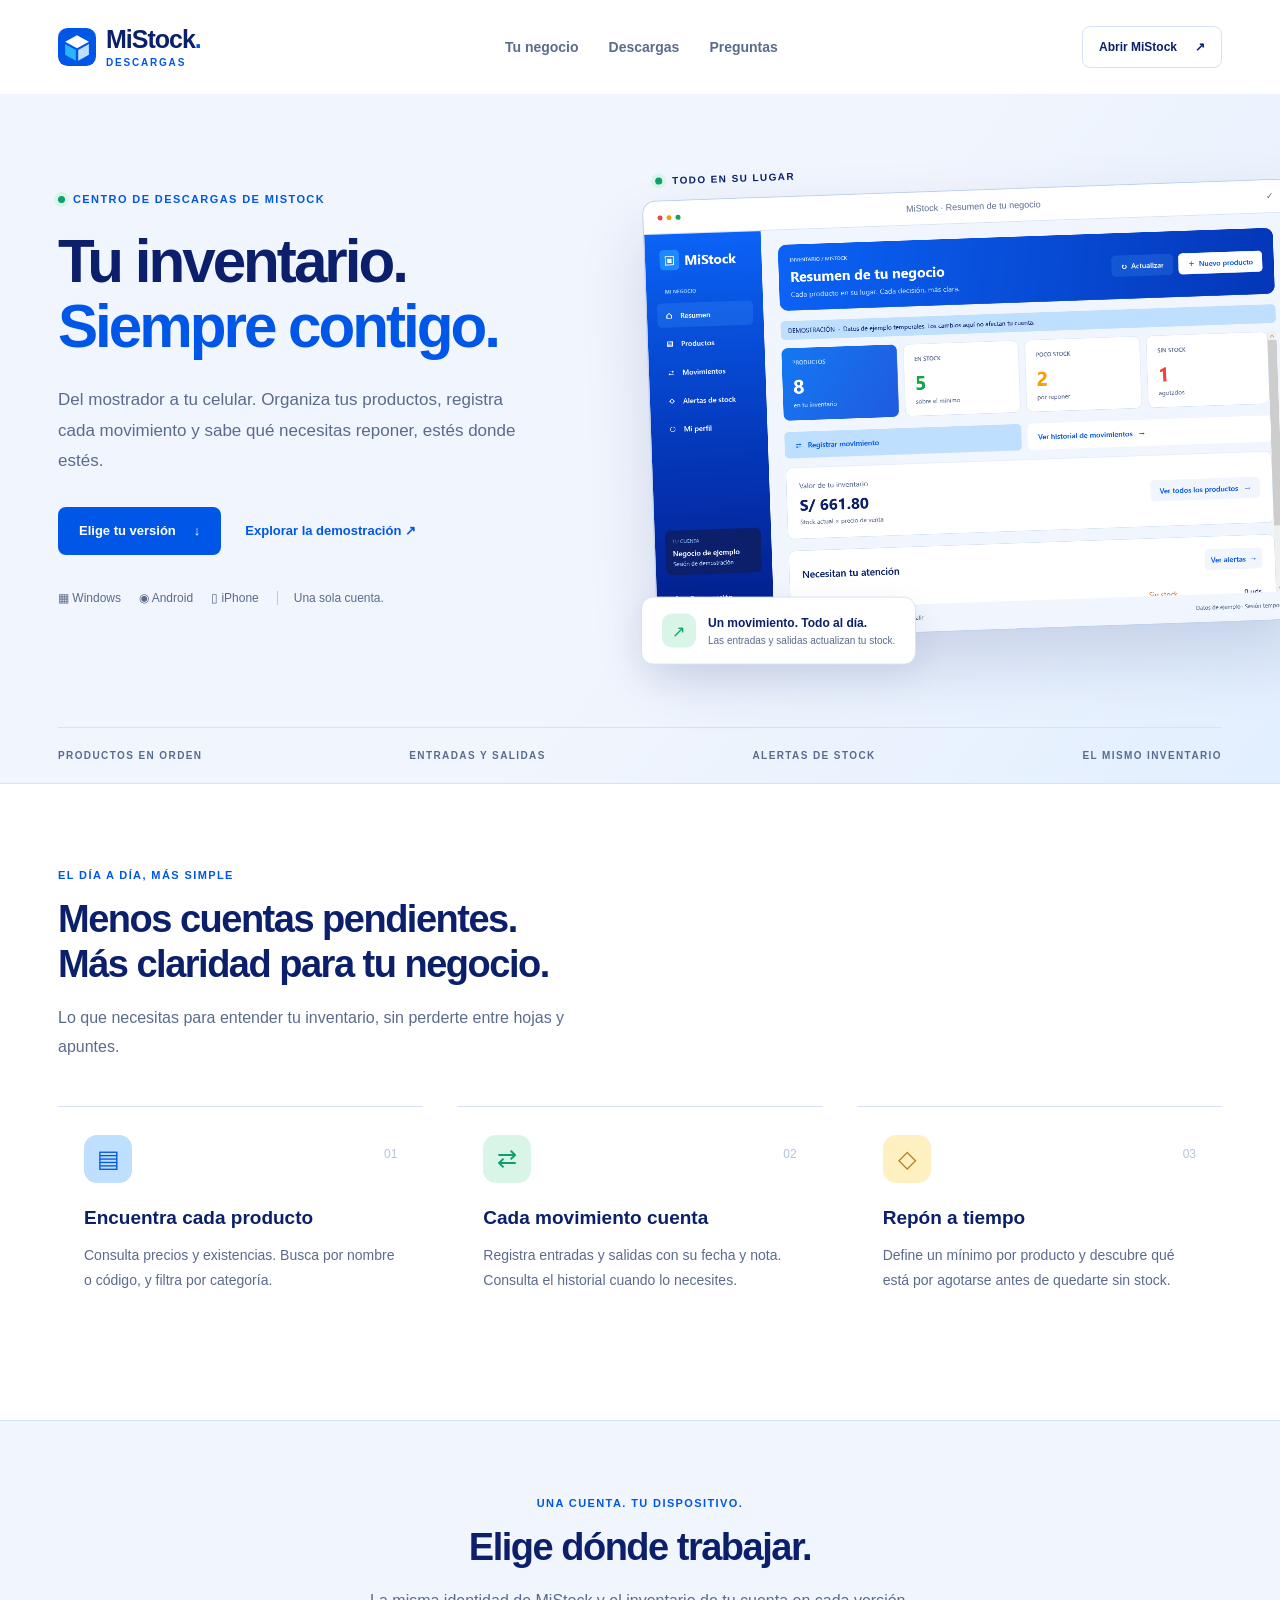
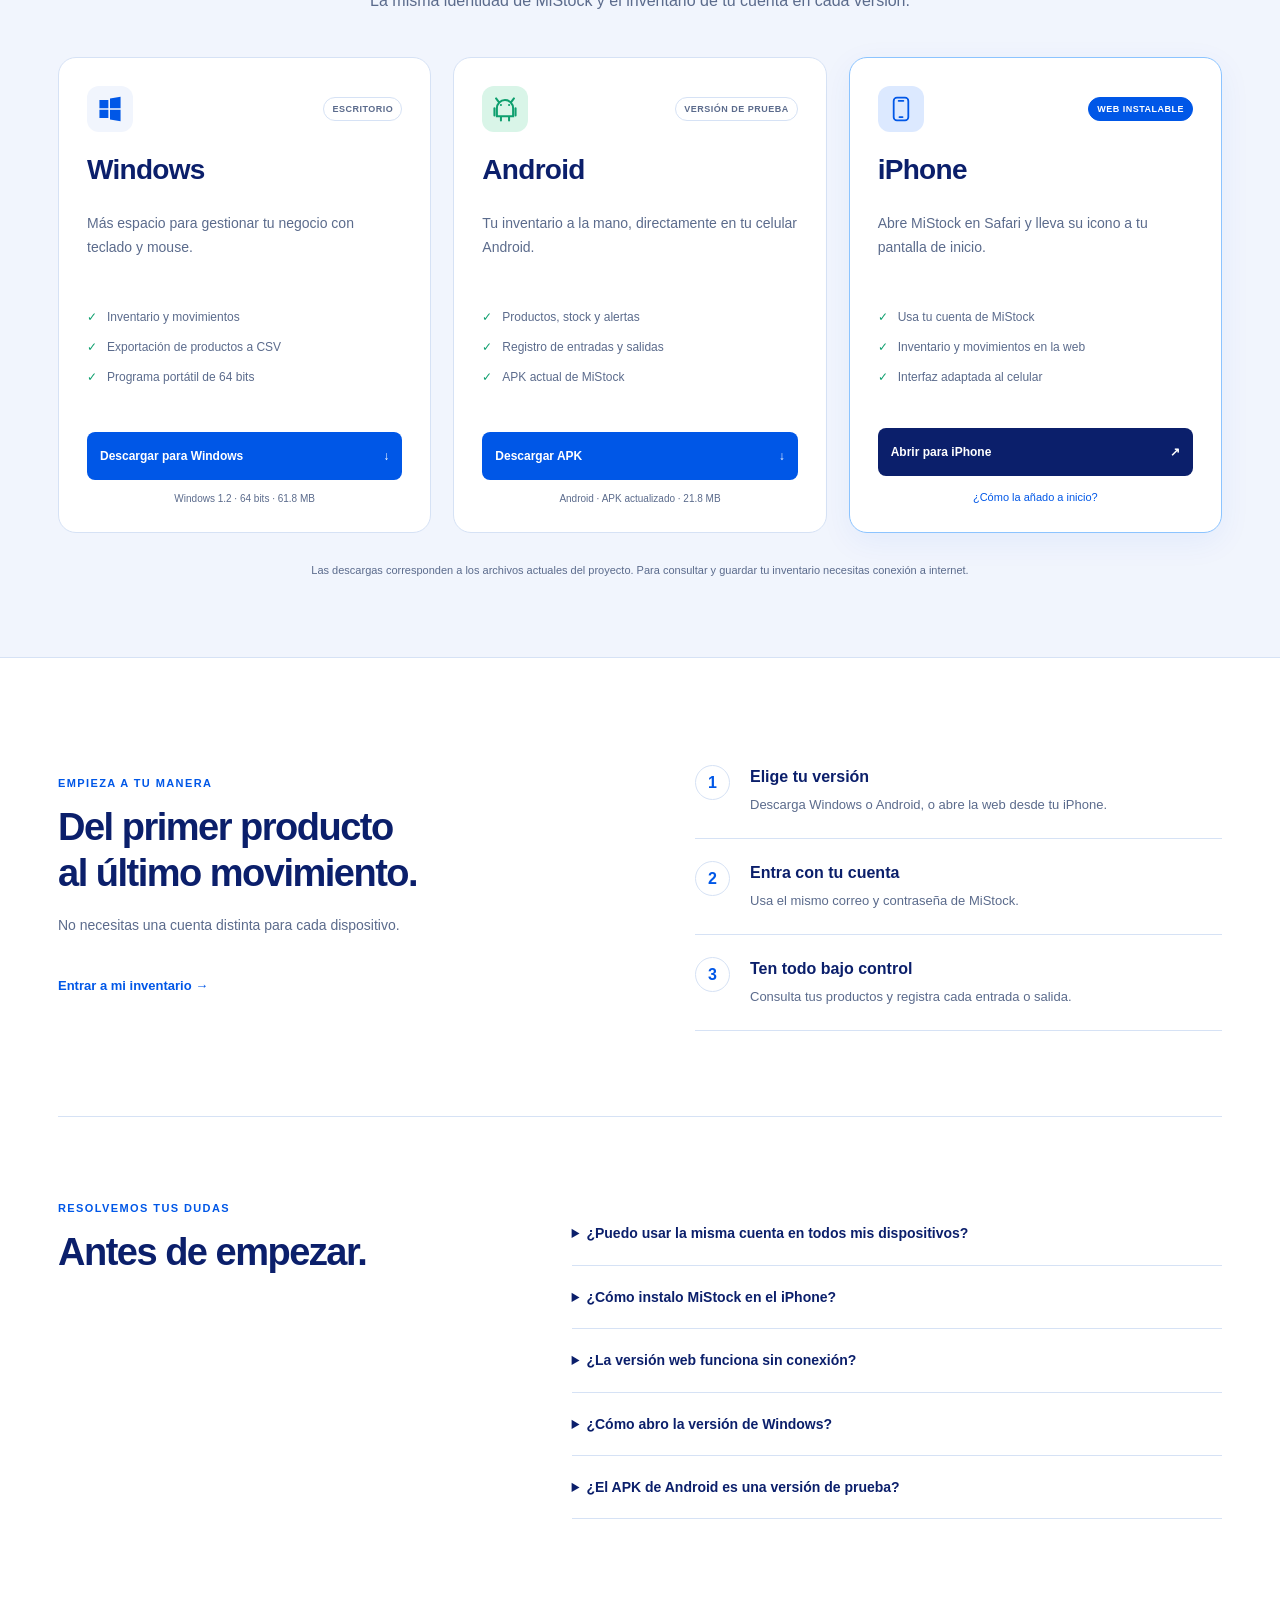
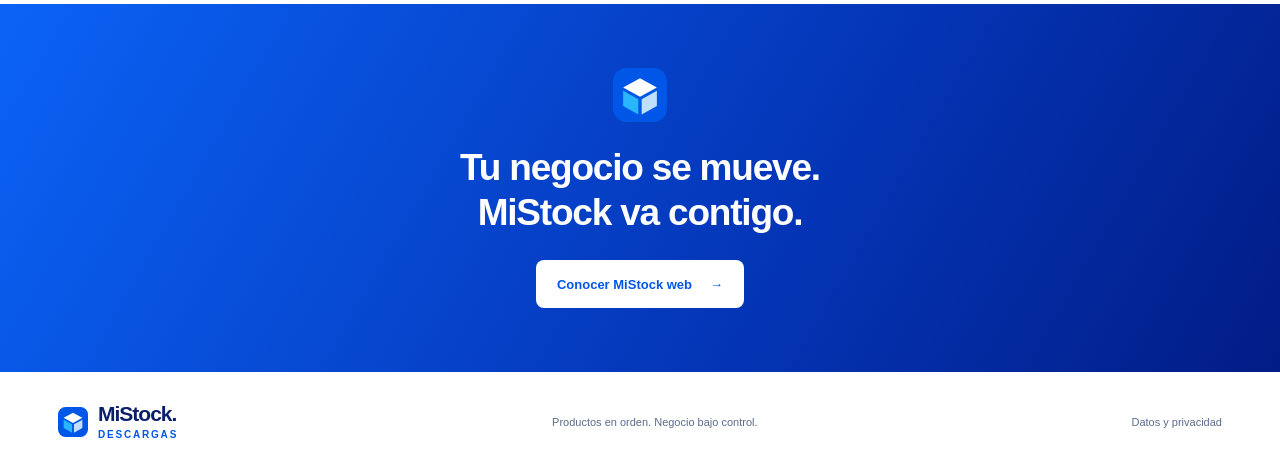
==== index.html @ c0e243f6 "Actualizar descargas y ayuda a MiStock 1.2" ====
<!doctype html><html lang="es"><head><meta charset="utf-8"><meta name="viewport" content="width=device-width,initial-scale=1"><meta name="theme-color" content="#0057e7"><meta name="description" content="MiStock Descargas: descarga MiStock para Windows y Android, o accede a la versión web instalable para iPhone."><title>MiStock Descargas · Windows, Android y iPhone</title><link rel="icon" href="./logo.svg" type="image/svg+xml"><link rel="stylesheet" href="./site.css"></head>
<body><a class="skip-link" href="#contenido">Saltar al contenido</a><header class="site-header"><a class="brand" href="./" aria-label="MiStock Descargas inicio"><img src="./logo.svg" width="38" height="38" alt=""><span>MiStock<span class="brand-dot">.</span><small class="brand-subtitle">Descargas</small></span></a><nav aria-label="Navegación principal"><a href="#tu-negocio">Tu negocio</a><a href="#descargas">Descargas</a><a href="#preguntas">Preguntas</a></nav><a class="btn btn-small btn-outline" href="https://davjstudio.github.io/mistock/">Abrir MiStock <span aria-hidden="true">↗</span></a></header>
<main id="contenido"><section class="hero"><div class="hero-inner"><div class="hero-copy"><div class="eyebrow"><span class="signal"></span> CENTRO DE DESCARGAS DE MISTOCK</div><h1>Tu inventario.<br><span>Siempre contigo.</span></h1><p>Del mostrador a tu celular. Organiza tus productos, registra cada movimiento y sabe qué necesitas reponer, estés donde estés.</p><div class="hero-actions"><a class="btn btn-primary" href="#descargas">Elige tu versión <span aria-hidden="true">↓</span></a><a class="text-link" href="https://davjstudio.github.io/mistock/?demo=1">Explorar la demostración <span aria-hidden="true">↗</span></a></div><div class="platform-strip"><span>▦ Windows</span><span>◉ Android</span><span>▯ iPhone</span><span class="same-account">Una sola cuenta.</span></div></div>
<div class="hero-visual"><div class="visual-label"><span class="signal"></span> TODO EN SU LUGAR</div><div class="app-frame"><div class="frame-bar"><div><i></i><i></i><i></i></div><span>MiStock · Resumen de tu negocio</span><span class="frame-lock">✓</span></div><img src="./mistock-preview.png" width="1240" height="780" alt="Vista de MiStock para Windows con inventario y alertas, usando datos de ejemplo" fetchpriority="high"></div><div class="floating-note"><span class="note-icon">↗</span><span><strong>Un movimiento. Todo al día.</strong><small>Las entradas y salidas actualizan tu stock.</small></span></div></div></div><div class="hero-bottom"><span>PRODUCTOS EN ORDEN</span><span>ENTRADAS Y SALIDAS</span><span>ALERTAS DE STOCK</span><span>EL MISMO INVENTARIO</span></div></section>
<section class="section intro-section" id="tu-negocio"><div class="section-heading"><span class="eyebrow">EL DÍA A DÍA, MÁS SIMPLE</span><h2>Menos cuentas pendientes.<br>Más claridad para tu negocio.</h2><p>Lo que necesitas para entender tu inventario, sin perderte entre hojas y apuntes.</p></div><div class="feature-grid"><article class="feature"><div class="feature-icon">▤</div><span class="feature-number">01</span><h3>Encuentra cada producto</h3><p>Consulta precios y existencias. Busca por nombre o código, y filtra por categoría.</p></article><article class="feature"><div class="feature-icon green">⇄</div><span class="feature-number">02</span><h3>Cada movimiento cuenta</h3><p>Registra entradas y salidas con su fecha y nota. Consulta el historial cuando lo necesites.</p></article><article class="feature"><div class="feature-icon orange">◇</div><span class="feature-number">03</span><h3>Repón a tiempo</h3><p>Define un mínimo por producto y descubre qué está por agotarse antes de quedarte sin stock.</p></article></div></section>
<section class="download-section" id="descargas"><div class="section-heading"><span class="eyebrow">UNA CUENTA. TU DISPOSITIVO.</span><h2>Elige dónde trabajar.</h2><p>La misma identidad de MiStock y el inventario de tu cuenta en cada versión.</p></div><div class="download-grid">
<article class="download-card"><div class="download-top"><div class="os-icon windows-icon"><svg viewBox="0 0 32 32" aria-hidden="true"><path d="M3 5h11v10H3zm13-2 13-2v14H16zM3 17h11v10H3zm13 0h13v14l-13-2z" fill="currentColor"/></svg></div><span class="pill">ESCRITORIO</span></div><h3>Windows</h3><p>Más espacio para gestionar tu negocio con teclado y mouse.</p><ul><li>Inventario y movimientos</li><li>Exportación de productos a CSV</li><li>Programa portátil de 64 bits</li></ul><a class="btn btn-primary" href="https://github.com/davjstudio/mistock-descargas/releases/download/v1.2/MiStock-Windows-1.2.exe" download>Descargar para Windows <span aria-hidden="true">↓</span></a><span class="download-meta" data-file="windows">Versión 1.2 · EXE</span></article>
<article class="download-card"><div class="download-top"><div class="os-icon android-icon"><svg viewBox="0 0 32 32" aria-hidden="true"><path d="m8 7-3-4m19 4 3-4M6 15a10 10 0 0 1 20 0v10H6zm-3 0v9m26-9v9M11 25v5m10-5v5" fill="none" stroke="currentColor" stroke-width="2.5" stroke-linecap="round"/><circle cx="11" cy="11" r="1.3" fill="currentColor"/><circle cx="21" cy="11" r="1.3" fill="currentColor"/></svg></div><span class="pill">VERSIÓN DE PRUEBA</span></div><h3>Android</h3><p>Tu inventario a la mano, directamente en tu celular Android.</p><ul><li>Productos, stock y alertas</li><li>Registro de entradas y salidas</li><li>APK actual de MiStock</li></ul><a class="btn btn-primary" href="https://github.com/davjstudio/mistock-descargas/releases/download/v1.2/MiStock-Android.apk" download>Descargar APK <span aria-hidden="true">↓</span></a><span class="download-meta" data-file="android">Archivo APK · Instalación manual</span></article>
<article class="download-card iphone-card"><div class="download-top"><div class="os-icon iphone-icon"><svg viewBox="0 0 32 32" aria-hidden="true"><rect x="7" y="2" width="18" height="28" rx="4" fill="none" stroke="currentColor" stroke-width="2.2"/><path d="M13 6h6m-5 20h4" stroke="currentColor" stroke-width="2" stroke-linecap="round"/></svg></div><span class="pill pill-blue">WEB INSTALABLE</span></div><h3>iPhone</h3><p>Abre MiStock en Safari y lleva su icono a tu pantalla de inicio.</p><ul><li>Usa tu cuenta de MiStock</li><li>Inventario y movimientos en la web</li><li>Interfaz adaptada al celular</li></ul><a class="btn btn-dark" href="https://davjstudio.github.io/mistock/?install=ios">Abrir para iPhone <span aria-hidden="true">↗</span></a><button class="inline-button" data-install-help>¿Cómo la añado a inicio?</button></article></div><p class="download-footnote">Las descargas corresponden a los archivos actuales del proyecto. Para consultar y guardar tu inventario necesitas conexión a internet.</p></section>
<section class="section steps-section"><div><span class="eyebrow">EMPIEZA A TU MANERA</span><h2>Del primer producto<br>al último movimiento.</h2><p>No necesitas una cuenta distinta para cada dispositivo.</p><a class="text-link" href="https://davjstudio.github.io/mistock/">Entrar a mi inventario <span aria-hidden="true">→</span></a></div><ol class="steps"><li><span>1</span><div><h3>Elige tu versión</h3><p>Descarga Windows o Android, o abre la web desde tu iPhone.</p></div></li><li><span>2</span><div><h3>Entra con tu cuenta</h3><p>Usa el mismo correo y contraseña de MiStock.</p></div></li><li><span>3</span><div><h3>Ten todo bajo control</h3><p>Consulta tus productos y registra cada entrada o salida.</p></div></li></ol></section>
<section class="section faq-section" id="preguntas"><div class="section-heading"><span class="eyebrow">RESOLVEMOS TUS DUDAS</span><h2>Antes de empezar.</h2></div><div class="faq-list"><details><summary>¿Puedo usar la misma cuenta en todos mis dispositivos?</summary><p>Sí. Las versiones de MiStock se conectan al inventario de la misma cuenta. Inicia sesión con tu correo y contraseña habituales.</p></details><details><summary>¿Cómo instalo MiStock en el iPhone?</summary><p>Abre la versión web con Safari. Pulsa Compartir, elige «Añadir a pantalla de inicio» y confirma.  <a href="https://support.apple.com/guide/iphone/open-as-web-app-iphea86e5236/ios" target="_blank" rel="noopener noreferrer">Ver instrucciones de Apple ↗</a></p></details><details><summary>¿La versión web funciona sin conexión?</summary><p>La interfaz instalada puede abrirse si ya está guardada en el dispositivo. Para iniciar sesión, consultar o modificar tu inventario necesitas conexión a internet.</p></details><details><summary>¿Cómo abro la versión de Windows?</summary><p>Descarga el archivo EXE y ábrelo en tu equipo Windows de 64 bits. Es una versión portátil e incluye el entorno que necesita para funcionar.</p></details><details><summary>¿El APK de Android es una versión de prueba?</summary><p>Sí. La descarga contiene el APK de desarrollo que se está usando en este proyecto. Su instalación es manual y no procede de Google Play.</p></details></div></section>
<section class="bottom-cta"><img src="./logo.svg" alt="" width="54" height="54"><h2>Tu negocio se mueve.<br>MiStock va contigo.</h2><a class="btn btn-white" href="https://davjstudio.github.io/mistock/?demo=1">Conocer MiStock web <span aria-hidden="true">→</span></a></section></main>
<footer class="site-footer"><a class="brand" href="./"><img src="./logo.svg" width="30" height="30" alt=""><span>MiStock.<small class="brand-subtitle">Descargas</small></span></a><span>Productos en orden. Negocio bajo control.</span><a href="./privacidad.html">Datos y privacidad</a></footer>
<dialog id="install-help" class="help-dialog"><form method="dialog"><button class="dialog-close" aria-label="Cerrar">×</button></form><div class="feature-icon">▯</div><h2>MiStock en tu iPhone.</h2><p>Primero abre la versión web desde Safari en tu iPhone.</p><ol><li>Pulsa el botón <strong>Compartir</strong>.</li><li>Elige <strong>Añadir a pantalla de inicio</strong>.</li><li>Si aparece, activa <strong>Abrir como app web</strong> y confirma.</li></ol><p class="small">Usa el enlace público del sitio. Abre esta dirección pública desde Safari en tu iPhone.</p><a class="btn btn-primary" href="https://davjstudio.github.io/mistock/?install=ios">Abrir MiStock web →</a></dialog><script src="./site.js" type="module"></script></body></html>
---- site.css ----
@import url('./base.css');
.site-header{height:94px;max-width:1220px;margin:auto;display:flex;align-items:center;justify-content:space-between;padding:0 28px;gap:24px}.site-header nav{display:flex;gap:30px;font-size:14px;font-weight:600;color:var(--muted)}.site-header nav a:hover{color:var(--blue)}.brand{display:flex;align-items:center;gap:10px;font-size:25px;font-weight:800;letter-spacing:-1px;color:var(--navy);text-decoration:none}.brand-dot{color:var(--blue)}.hero{background:linear-gradient(125deg,#f1f5fd 0%,#f1f5fd 56%,#e2efff 100%);overflow:hidden;border-bottom:1px solid var(--border)}.hero-inner{max-width:1220px;margin:auto;display:grid;grid-template-columns:1fr 1.05fr;align-items:center;gap:46px;padding:72px 28px 95px}.eyebrow{font-size:11px;letter-spacing:1.4px;font-weight:800;color:var(--blue);display:flex;align-items:center;gap:8px}.signal{display:inline-block;width:7px;height:7px;background:var(--green);border-radius:50%;box-shadow:0 0 0 4px #d9f5e8}.hero h1{font-size:clamp(40px,4.7vw,66px);line-height:1.08;letter-spacing:-3px;font-weight:800;margin:25px 0}.hero h1 span{color:var(--blue)}.hero-copy>p{font-size:17px;color:var(--muted);line-height:1.8;max-width:460px}.hero-actions{display:flex;align-items:center;gap:24px;margin:30px 0}.platform-strip{display:flex;flex-wrap:wrap;gap:18px;font-size:12px;color:var(--muted);margin-top:36px}.same-account{border-left:1px solid #bdcbe0;padding-left:16px}.hero-visual{position:relative;min-width:0;transform:rotate(-2deg)}.visual-label{color:var(--navy);font-size:10px;font-weight:700;letter-spacing:1.4px;margin:0 0 14px 14px;display:flex;align-items:center;gap:10px}.app-frame{background:#fff;border:1px solid #bdcfee;border-radius:13px;overflow:hidden;box-shadow:0 32px 65px #0b1f6b26;width:113%;max-width:720px}.frame-bar{display:flex;align-items:center;justify-content:space-between;font-size:9px;color:var(--muted);padding:11px 14px;border-bottom:1px solid var(--border);background:white}.frame-bar>div{display:flex;gap:4px}.frame-bar i{width:5px;height:5px;border-radius:50%;background:#d6e2f5}.frame-bar i:first-child{background:#e5484d}.frame-bar i:nth-child(2){background:#f59e0b}.frame-bar i:nth-child(3){background:#16a34a}.app-frame img{display:block;width:100%;height:auto}.floating-note{position:absolute;bottom:-27px;left:-16px;display:flex;align-items:center;gap:12px;padding:16px 20px;background:white;border:1px solid var(--border);border-radius:12px;box-shadow:0 12px 35px #0b1f6b15;transform:rotate(2deg)}.floating-note strong{font-size:12px;display:block}.floating-note small{font-size:10px;color:var(--muted);display:block;margin-top:5px}.note-icon{width:34px;height:34px;display:grid;place-items:center;color:var(--green);background:var(--green-bg);border-radius:10px}.hero-bottom{max-width:1164px;margin:auto;display:flex;justify-content:space-between;padding:22px 0;border-top:1px solid var(--border);font-size:10px;letter-spacing:1.4px;color:var(--muted);font-weight:700}.section{max-width:1164px;padding:85px 0;margin:auto}.section-heading h2,.steps-section h2{font-size:38px;line-height:1.2;letter-spacing:-1.5px;margin:16px 0}.section-heading>p{max-width:540px;color:var(--muted);line-height:1.8}.feature-grid{display:grid;grid-template-columns:repeat(3,1fr);gap:34px;margin-top:44px}.feature{position:relative;padding:28px 26px;border-top:1px solid var(--border)}.feature-icon{width:48px;height:48px;border-radius:13px;background:#bfdfff;color:var(--blue);font-size:24px;display:grid;place-items:center}.feature-icon.green{background:var(--green-bg);color:var(--green)}.feature-icon.orange{background:#fff0c2;color:#b7791f}.feature-number{position:absolute;right:26px;top:40px;color:#b5c4dd;font-size:12px}.feature h3{font-size:19px;margin:24px 0 12px}.feature p{font-size:14px;line-height:1.8;color:var(--muted)}.download-section{background:var(--ice);padding:76px max(28px,calc((100vw - 1164px)/2));border-top:1px solid var(--border);border-bottom:1px solid var(--border)}.download-section .section-heading{text-align:center}.download-section .eyebrow{justify-content:center}.download-section .section-heading>p{margin:0 auto}.download-grid{display:grid;grid-template-columns:repeat(3,minmax(0,1fr));gap:22px;margin-top:42px}.download-card{background:#fff;border:1px solid var(--border);border-radius:18px;padding:28px;display:flex;flex-direction:column}.download-top{display:flex;align-items:center;justify-content:space-between;gap:8px}.os-icon{height:46px;width:46px;color:var(--blue);background:var(--ice);padding:10px;border-radius:12px}.os-icon svg{width:100%;height:100%}.android-icon{color:var(--green);background:var(--green-bg)}.iphone-icon{background:#dce9ff}.pill{font-size:9px;font-weight:800;letter-spacing:.5px;border:1px solid var(--border);border-radius:20px;padding:6px 8px;color:var(--muted)}.pill-blue{background:var(--blue);color:#fff;border-color:var(--blue)}.download-card h3{font-size:28px;letter-spacing:-.7px;margin:22px 0 12px}.download-card>p{font-size:14px;color:var(--muted);line-height:1.7;min-height:48px}.download-card ul{list-style:none;padding:16px 0 24px;flex:1;font-size:12px;color:var(--muted);line-height:2.5}.download-card li::before{content:'✓';color:var(--green);margin-right:10px}.download-card .btn{width:100%;font-size:12px;padding:15px 12px;justify-content:space-between}.download-meta{font-size:10px;text-align:center;margin-top:13px;color:var(--muted)}.iphone-card{border-color:#8cc4ff;box-shadow:0 9px 32px #0057e710}.inline-button{background:transparent;border:0;color:var(--blue);font:inherit;font-size:11px;text-align:center;margin-top:14px;cursor:pointer}.download-footnote{font-size:11px;color:var(--muted);text-align:center;max-width:700px;line-height:1.8;margin:28px auto 0}.steps-section{display:grid;grid-template-columns:1fr 1fr;gap:110px;align-items:center}.steps-section>div>p{color:var(--muted);font-size:14px;line-height:1.8;max-width:350px}.steps-section .text-link{display:inline-block;margin-top:22px}.steps{list-style:none;padding:0;margin:0}.steps li{display:flex;gap:20px;padding:22px 0;border-bottom:1px solid var(--border)}.steps li>span{height:35px;width:35px;flex:none;display:grid;place-items:center;border:1px solid var(--border);border-radius:50%;color:var(--blue);font-weight:700}.steps h3{font-size:16px;margin:3px 0 8px}.steps p{font-size:13px;line-height:1.7;color:var(--muted);margin:0}.faq-section{border-top:1px solid var(--border);display:grid;grid-template-columns:.8fr 1.2fr;gap:80px}.faq-list details{border-bottom:1px solid var(--border);padding:20px 0}.faq-list summary{font-size:14px;font-weight:600;cursor:pointer;line-height:1.6}.faq-list details p{font-size:13px;line-height:1.8;color:var(--muted);margin:15px 0 0}.faq-list a{color:var(--blue)}.bottom-cta{background:linear-gradient(120deg,#0b63f6,#0436b8 60%,#021c86);text-align:center;padding:64px 24px;color:#fff}.bottom-cta h2{font-size:37px;letter-spacing:-1.2px;line-height:1.2;margin:20px 0 25px}.site-footer{max-width:1220px;margin:auto;padding:30px 28px;display:flex;align-items:center;justify-content:space-between;gap:20px}.site-footer>.brand{font-size:21px}.site-footer>span,.site-footer>a:last-child{font-size:11px;color:var(--muted)}.help-dialog{max-width:480px;border:1px solid var(--border);padding:34px;border-radius:18px;color:var(--navy)}dialog::backdrop{background:#0b1f6b88;backdrop-filter:blur(4px)}.help-dialog h2{font-size:27px;letter-spacing:-.8px}.help-dialog p,.help-dialog li{font-size:14px;color:var(--muted);line-height:1.8}.help-dialog li{padding:8px 0}.help-dialog .small{font-size:11px}.dialog-close{position:absolute;right:18px;top:14px;border:0;background:transparent;font-size:26px;color:var(--muted);cursor:pointer}.help-dialog .btn{width:100%;justify-content:center;margin-top:16px}
@media(min-width:1500px){.hero-inner{gap:72px;padding-top:92px;padding-bottom:115px}}
@media(max-width:1230px){.section{margin:0 28px}.hero-bottom{margin:0 28px}.hero-inner{gap:30px}.hero h1{letter-spacing:-2.2px}.hero-actions{gap:18px}.text-link{font-size:12px}.download-card{padding:24px}.steps-section{gap:60px}.faq-section{gap:50px}}
@media(max-width:900px){.site-header nav{gap:18px}.hero-inner{grid-template-columns:1fr;padding:42px 28px 65px;gap:56px}.hero-copy{max-width:680px}.hero h1{font-size:58px}.hero-visual{max-width:620px;width:92%;margin:auto}.app-frame{width:100%}.hero-bottom{gap:20px;flex-wrap:wrap;font-size:9px}.feature-grid{gap:10px}.feature{padding:26px 12px}.feature-number{right:12px}.download-grid{grid-template-columns:1fr;max-width:620px;margin:35px auto 0}.download-card>p{min-height:0}.download-card ul{padding-top:4px}.download-card{padding:28px}.download-card h3{margin-top:16px}.steps-section,.faq-section{grid-template-columns:1fr;gap:30px}.section{padding:60px 0}.section-heading h2,.steps-section h2{font-size:34px}.site-footer{flex-wrap:wrap}}
@media(max-width:560px){.site-header{height:78px;padding:0 20px;gap:12px}.site-header nav{display:none}.brand{font-size:23px}.site-header>.btn{font-size:11px;padding:10px 12px;min-height:42px}.hero-inner{padding:32px 20px 55px;gap:46px}.hero h1{font-size:46px;letter-spacing:-2px;margin:22px 0}.hero-copy>p{font-size:15px;line-height:1.75}.eyebrow{font-size:9px;letter-spacing:1px}.hero-actions{align-items:flex-start;flex-direction:column;gap:21px;margin:26px 0}.hero-actions .btn{min-width:210px;justify-content:space-between}.platform-strip{font-size:10px;gap:13px;margin-top:27px}.same-account{padding-left:12px}.hero-visual{width:96%}.visual-label{font-size:8px}.floating-note{bottom:-24px;left:-6px;padding:12px;gap:9px}.floating-note strong{font-size:10px}.floating-note small{font-size:8px}.hero-bottom{margin:0 20px;display:grid;grid-template-columns:1fr 1fr;gap:16px;font-size:8px;letter-spacing:.8px;padding:23px 0}.section{margin:0 20px;padding:48px 0}.section-heading h2,.steps-section h2{font-size:29px;letter-spacing:-1px}.section-heading>p{font-size:14px}.feature-grid{grid-template-columns:1fr;margin-top:25px;gap:0}.feature{padding:25px 0}.feature h3{margin:17px 0 8px}.feature-number{top:38px;right:3px}.feature-icon{width:43px;height:43px}.download-section{padding:48px 20px}.download-card{padding:25px}.bottom-cta h2{font-size:30px}.site-footer{padding:26px 20px;gap:18px}.site-footer>span{width:100%;order:3}.help-dialog{width:calc(100% - 36px);padding:26px}}

.brand-subtitle{display:block;font-size:10px;letter-spacing:1.8px;text-transform:uppercase;color:var(--blue);line-height:1.4;margin-top:2px}
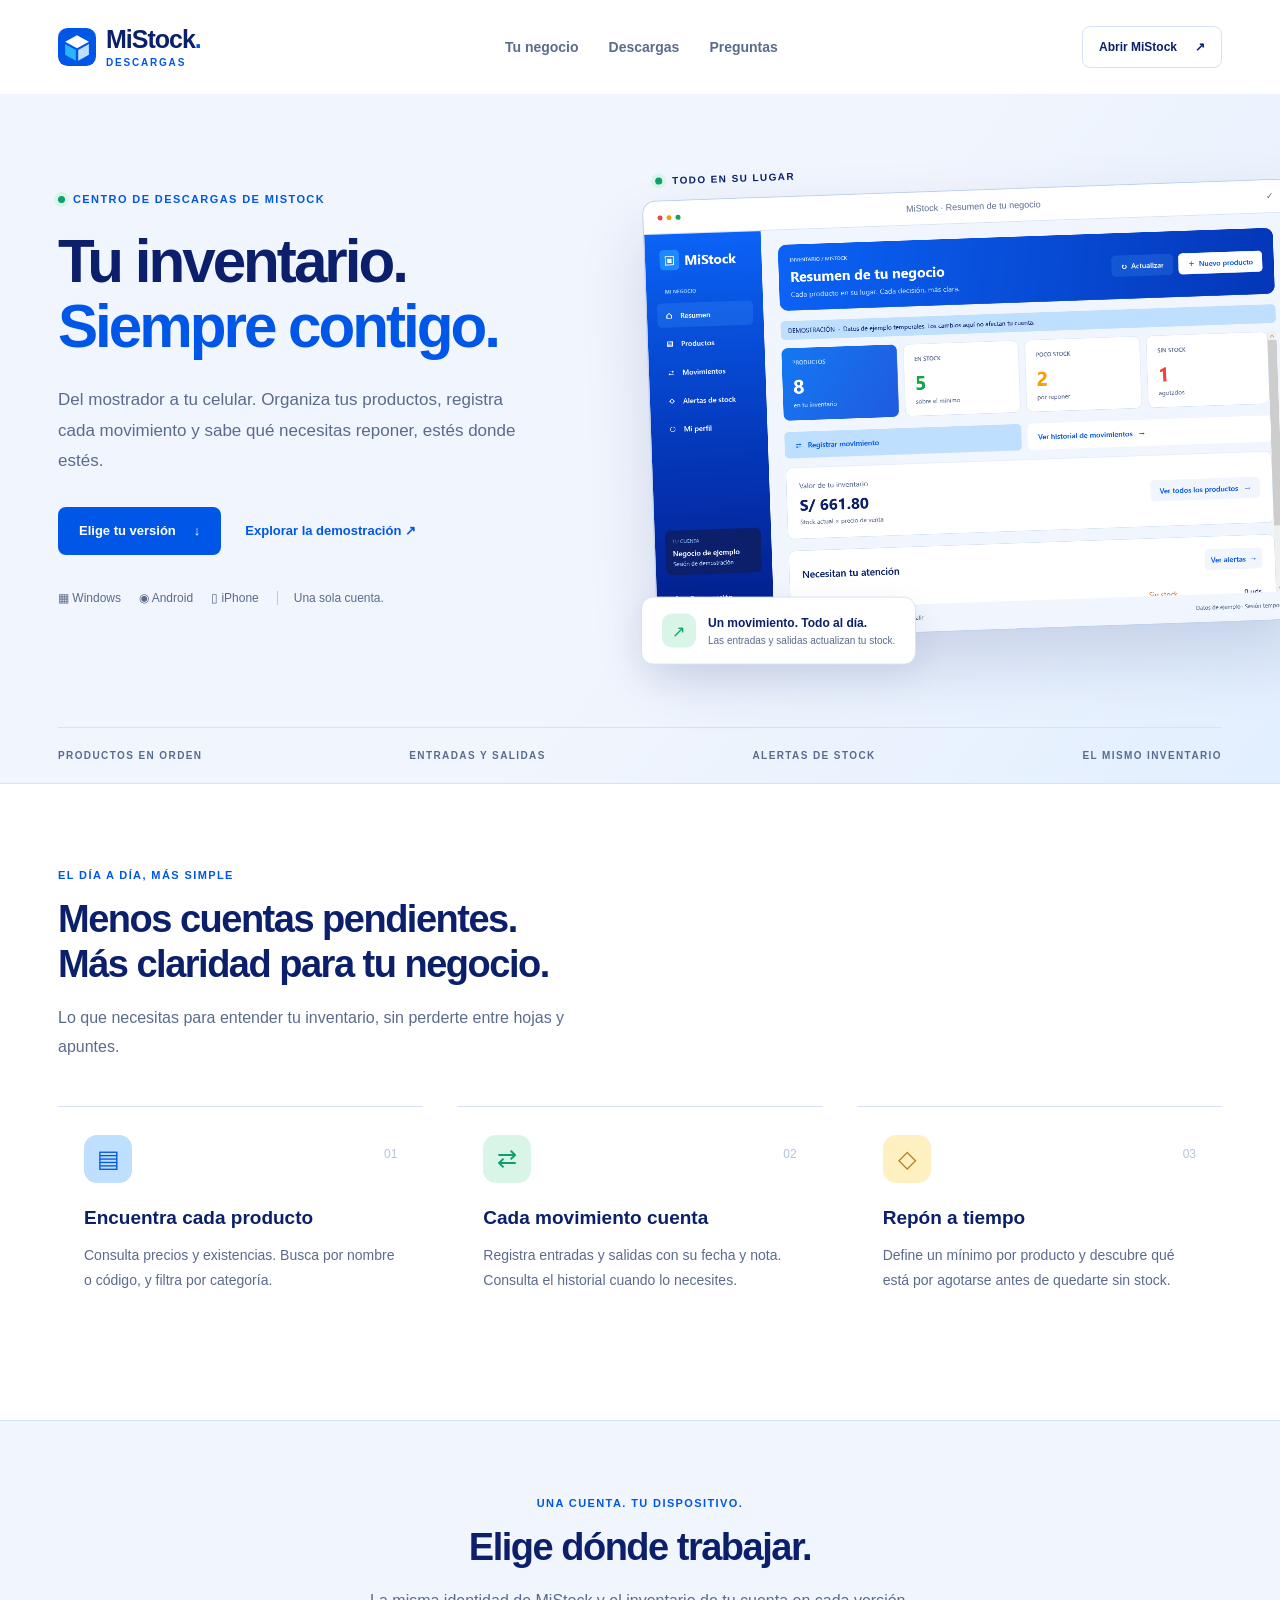
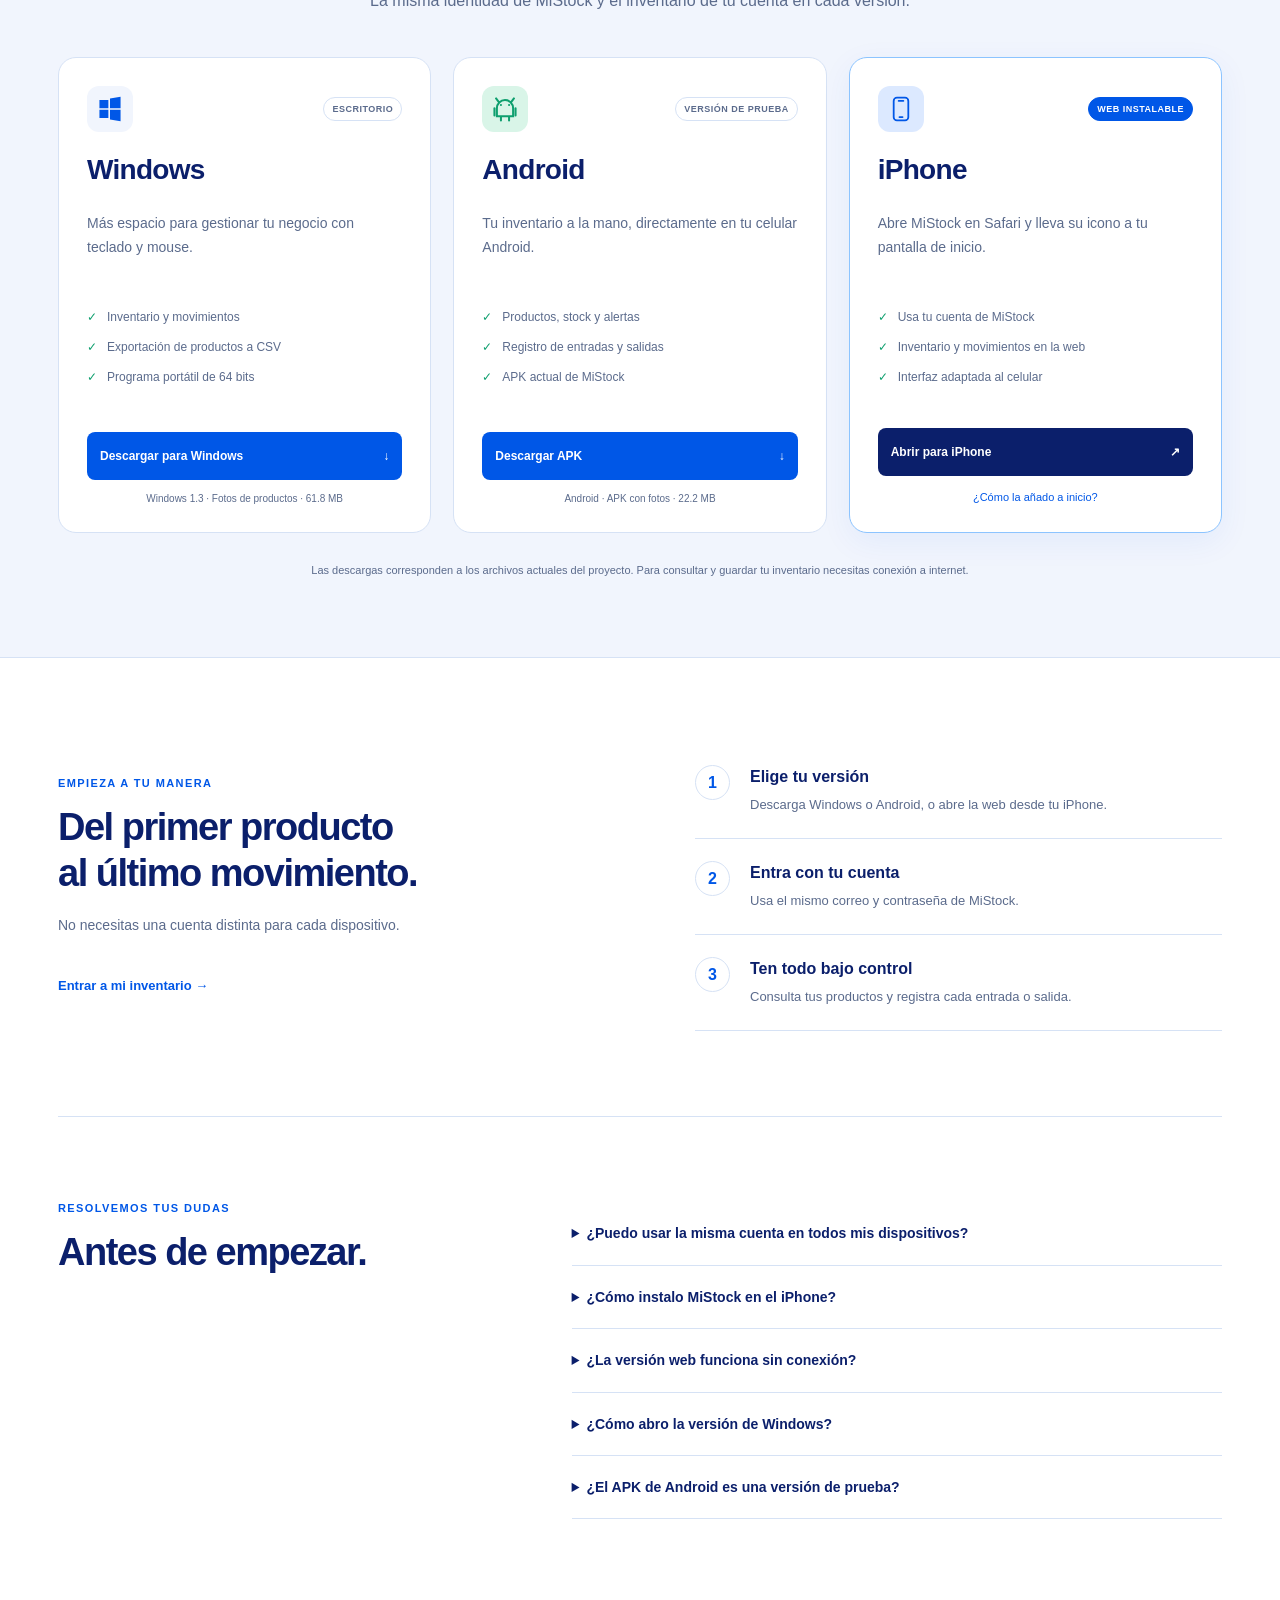
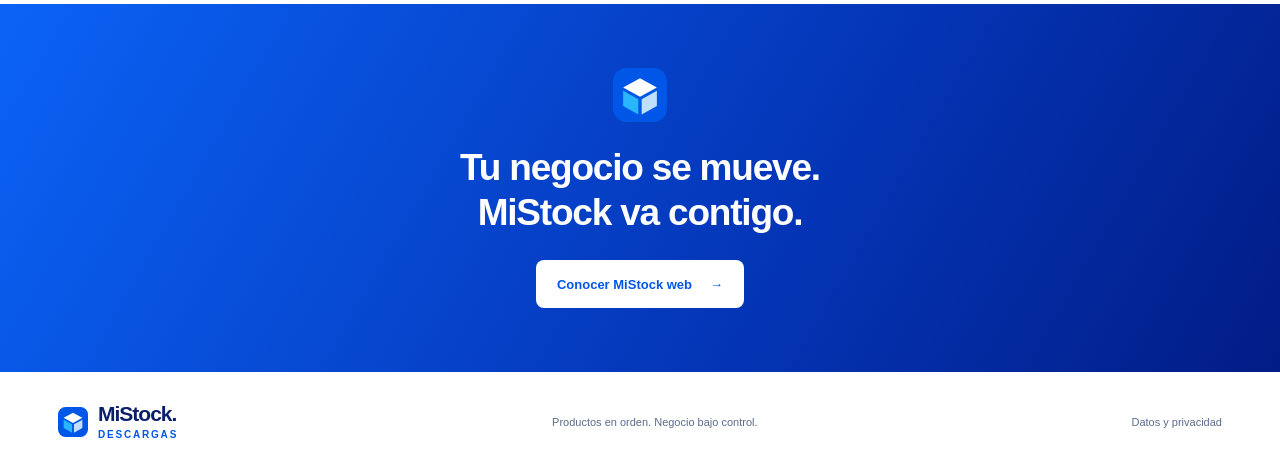
==== commit a453f328: "Publicar MiStock 1.3 con fotos de productos Actualizar los enlaces, tamaños y huellas de Windows y A" ====
--- a/index.html
+++ b/index.html
@@ -4,8 +4,8 @@
 <div class="hero-visual"><div class="visual-label"><span class="signal"></span> TODO EN SU LUGAR</div><div class="app-frame"><div class="frame-bar"><div><i></i><i></i><i></i></div><span>MiStock · Resumen de tu negocio</span><span class="frame-lock">✓</span></div><img src="./mistock-preview.png" width="1240" height="780" alt="Vista de MiStock para Windows con inventario y alertas, usando datos de ejemplo" fetchpriority="high"></div><div class="floating-note"><span class="note-icon">↗</span><span><strong>Un movimiento. Todo al día.</strong><small>Las entradas y salidas actualizan tu stock.</small></span></div></div></div><div class="hero-bottom"><span>PRODUCTOS EN ORDEN</span><span>ENTRADAS Y SALIDAS</span><span>ALERTAS DE STOCK</span><span>EL MISMO INVENTARIO</span></div></section>
 <section class="section intro-section" id="tu-negocio"><div class="section-heading"><span class="eyebrow">EL DÍA A DÍA, MÁS SIMPLE</span><h2>Menos cuentas pendientes.<br>Más claridad para tu negocio.</h2><p>Lo que necesitas para entender tu inventario, sin perderte entre hojas y apuntes.</p></div><div class="feature-grid"><article class="feature"><div class="feature-icon">▤</div><span class="feature-number">01</span><h3>Encuentra cada producto</h3><p>Consulta precios y existencias. Busca por nombre o código, y filtra por categoría.</p></article><article class="feature"><div class="feature-icon green">⇄</div><span class="feature-number">02</span><h3>Cada movimiento cuenta</h3><p>Registra entradas y salidas con su fecha y nota. Consulta el historial cuando lo necesites.</p></article><article class="feature"><div class="feature-icon orange">◇</div><span class="feature-number">03</span><h3>Repón a tiempo</h3><p>Define un mínimo por producto y descubre qué está por agotarse antes de quedarte sin stock.</p></article></div></section>
 <section class="download-section" id="descargas"><div class="section-heading"><span class="eyebrow">UNA CUENTA. TU DISPOSITIVO.</span><h2>Elige dónde trabajar.</h2><p>La misma identidad de MiStock y el inventario de tu cuenta en cada versión.</p></div><div class="download-grid">
-<article class="download-card"><div class="download-top"><div class="os-icon windows-icon"><svg viewBox="0 0 32 32" aria-hidden="true"><path d="M3 5h11v10H3zm13-2 13-2v14H16zM3 17h11v10H3zm13 0h13v14l-13-2z" fill="currentColor"/></svg></div><span class="pill">ESCRITORIO</span></div><h3>Windows</h3><p>Más espacio para gestionar tu negocio con teclado y mouse.</p><ul><li>Inventario y movimientos</li><li>Exportación de productos a CSV</li><li>Programa portátil de 64 bits</li></ul><a class="btn btn-primary" href="https://github.com/davjstudio/mistock-descargas/releases/download/v1.2/MiStock-Windows-1.2.exe" download>Descargar para Windows <span aria-hidden="true">↓</span></a><span class="download-meta" data-file="windows">Versión 1.2 · EXE</span></article>
-<article class="download-card"><div class="download-top"><div class="os-icon android-icon"><svg viewBox="0 0 32 32" aria-hidden="true"><path d="m8 7-3-4m19 4 3-4M6 15a10 10 0 0 1 20 0v10H6zm-3 0v9m26-9v9M11 25v5m10-5v5" fill="none" stroke="currentColor" stroke-width="2.5" stroke-linecap="round"/><circle cx="11" cy="11" r="1.3" fill="currentColor"/><circle cx="21" cy="11" r="1.3" fill="currentColor"/></svg></div><span class="pill">VERSIÓN DE PRUEBA</span></div><h3>Android</h3><p>Tu inventario a la mano, directamente en tu celular Android.</p><ul><li>Productos, stock y alertas</li><li>Registro de entradas y salidas</li><li>APK actual de MiStock</li></ul><a class="btn btn-primary" href="https://github.com/davjstudio/mistock-descargas/releases/download/v1.2/MiStock-Android.apk" download>Descargar APK <span aria-hidden="true">↓</span></a><span class="download-meta" data-file="android">Archivo APK · Instalación manual</span></article>
+<article class="download-card"><div class="download-top"><div class="os-icon windows-icon"><svg viewBox="0 0 32 32" aria-hidden="true"><path d="M3 5h11v10H3zm13-2 13-2v14H16zM3 17h11v10H3zm13 0h13v14l-13-2z" fill="currentColor"/></svg></div><span class="pill">ESCRITORIO</span></div><h3>Windows</h3><p>Más espacio para gestionar tu negocio con teclado y mouse.</p><ul><li>Inventario y movimientos</li><li>Exportación de productos a CSV</li><li>Programa portátil de 64 bits</li></ul><a class="btn btn-primary" href="https://github.com/davjstudio/mistock-descargas/releases/download/v1.3/MiStock-Windows-1.3.exe" download>Descargar para Windows <span aria-hidden="true">↓</span></a><span class="download-meta" data-file="windows">Versión 1.3 · EXE</span></article>
+<article class="download-card"><div class="download-top"><div class="os-icon android-icon"><svg viewBox="0 0 32 32" aria-hidden="true"><path d="m8 7-3-4m19 4 3-4M6 15a10 10 0 0 1 20 0v10H6zm-3 0v9m26-9v9M11 25v5m10-5v5" fill="none" stroke="currentColor" stroke-width="2.5" stroke-linecap="round"/><circle cx="11" cy="11" r="1.3" fill="currentColor"/><circle cx="21" cy="11" r="1.3" fill="currentColor"/></svg></div><span class="pill">VERSIÓN DE PRUEBA</span></div><h3>Android</h3><p>Tu inventario a la mano, directamente en tu celular Android.</p><ul><li>Productos, stock y alertas</li><li>Registro de entradas y salidas</li><li>APK actual de MiStock</li></ul><a class="btn btn-primary" href="https://github.com/davjstudio/mistock-descargas/releases/download/v1.3/MiStock-Android.apk" download>Descargar APK <span aria-hidden="true">↓</span></a><span class="download-meta" data-file="android">Archivo APK · Instalación manual</span></article>
 <article class="download-card iphone-card"><div class="download-top"><div class="os-icon iphone-icon"><svg viewBox="0 0 32 32" aria-hidden="true"><rect x="7" y="2" width="18" height="28" rx="4" fill="none" stroke="currentColor" stroke-width="2.2"/><path d="M13 6h6m-5 20h4" stroke="currentColor" stroke-width="2" stroke-linecap="round"/></svg></div><span class="pill pill-blue">WEB INSTALABLE</span></div><h3>iPhone</h3><p>Abre MiStock en Safari y lleva su icono a tu pantalla de inicio.</p><ul><li>Usa tu cuenta de MiStock</li><li>Inventario y movimientos en la web</li><li>Interfaz adaptada al celular</li></ul><a class="btn btn-dark" href="https://davjstudio.github.io/mistock/?install=ios">Abrir para iPhone <span aria-hidden="true">↗</span></a><button class="inline-button" data-install-help>¿Cómo la añado a inicio?</button></article></div><p class="download-footnote">Las descargas corresponden a los archivos actuales del proyecto. Para consultar y guardar tu inventario necesitas conexión a internet.</p></section>
 <section class="section steps-section"><div><span class="eyebrow">EMPIEZA A TU MANERA</span><h2>Del primer producto<br>al último movimiento.</h2><p>No necesitas una cuenta distinta para cada dispositivo.</p><a class="text-link" href="https://davjstudio.github.io/mistock/">Entrar a mi inventario <span aria-hidden="true">→</span></a></div><ol class="steps"><li><span>1</span><div><h3>Elige tu versión</h3><p>Descarga Windows o Android, o abre la web desde tu iPhone.</p></div></li><li><span>2</span><div><h3>Entra con tu cuenta</h3><p>Usa el mismo correo y contraseña de MiStock.</p></div></li><li><span>3</span><div><h3>Ten todo bajo control</h3><p>Consulta tus productos y registra cada entrada o salida.</p></div></li></ol></section>
 <section class="section faq-section" id="preguntas"><div class="section-heading"><span class="eyebrow">RESOLVEMOS TUS DUDAS</span><h2>Antes de empezar.</h2></div><div class="faq-list"><details><summary>¿Puedo usar la misma cuenta en todos mis dispositivos?</summary><p>Sí. Las versiones de MiStock se conectan al inventario de la misma cuenta. Inicia sesión con tu correo y contraseña habituales.</p></details><details><summary>¿Cómo instalo MiStock en el iPhone?</summary><p>Abre la versión web con Safari. Pulsa Compartir, elige «Añadir a pantalla de inicio» y confirma.  <a href="https://support.apple.com/guide/iphone/open-as-web-app-iphea86e5236/ios" target="_blank" rel="noopener noreferrer">Ver instrucciones de Apple ↗</a></p></details><details><summary>¿La versión web funciona sin conexión?</summary><p>La interfaz instalada puede abrirse si ya está guardada en el dispositivo. Para iniciar sesión, consultar o modificar tu inventario necesitas conexión a internet.</p></details><details><summary>¿Cómo abro la versión de Windows?</summary><p>Descarga el archivo EXE y ábrelo en tu equipo Windows de 64 bits. Es una versión portátil e incluye el entorno que necesita para funcionar.</p></details><details><summary>¿El APK de Android es una versión de prueba?</summary><p>Sí. La descarga contiene el APK de desarrollo que se está usando en este proyecto. Su instalación es manual y no procede de Google Play.</p></details></div></section>
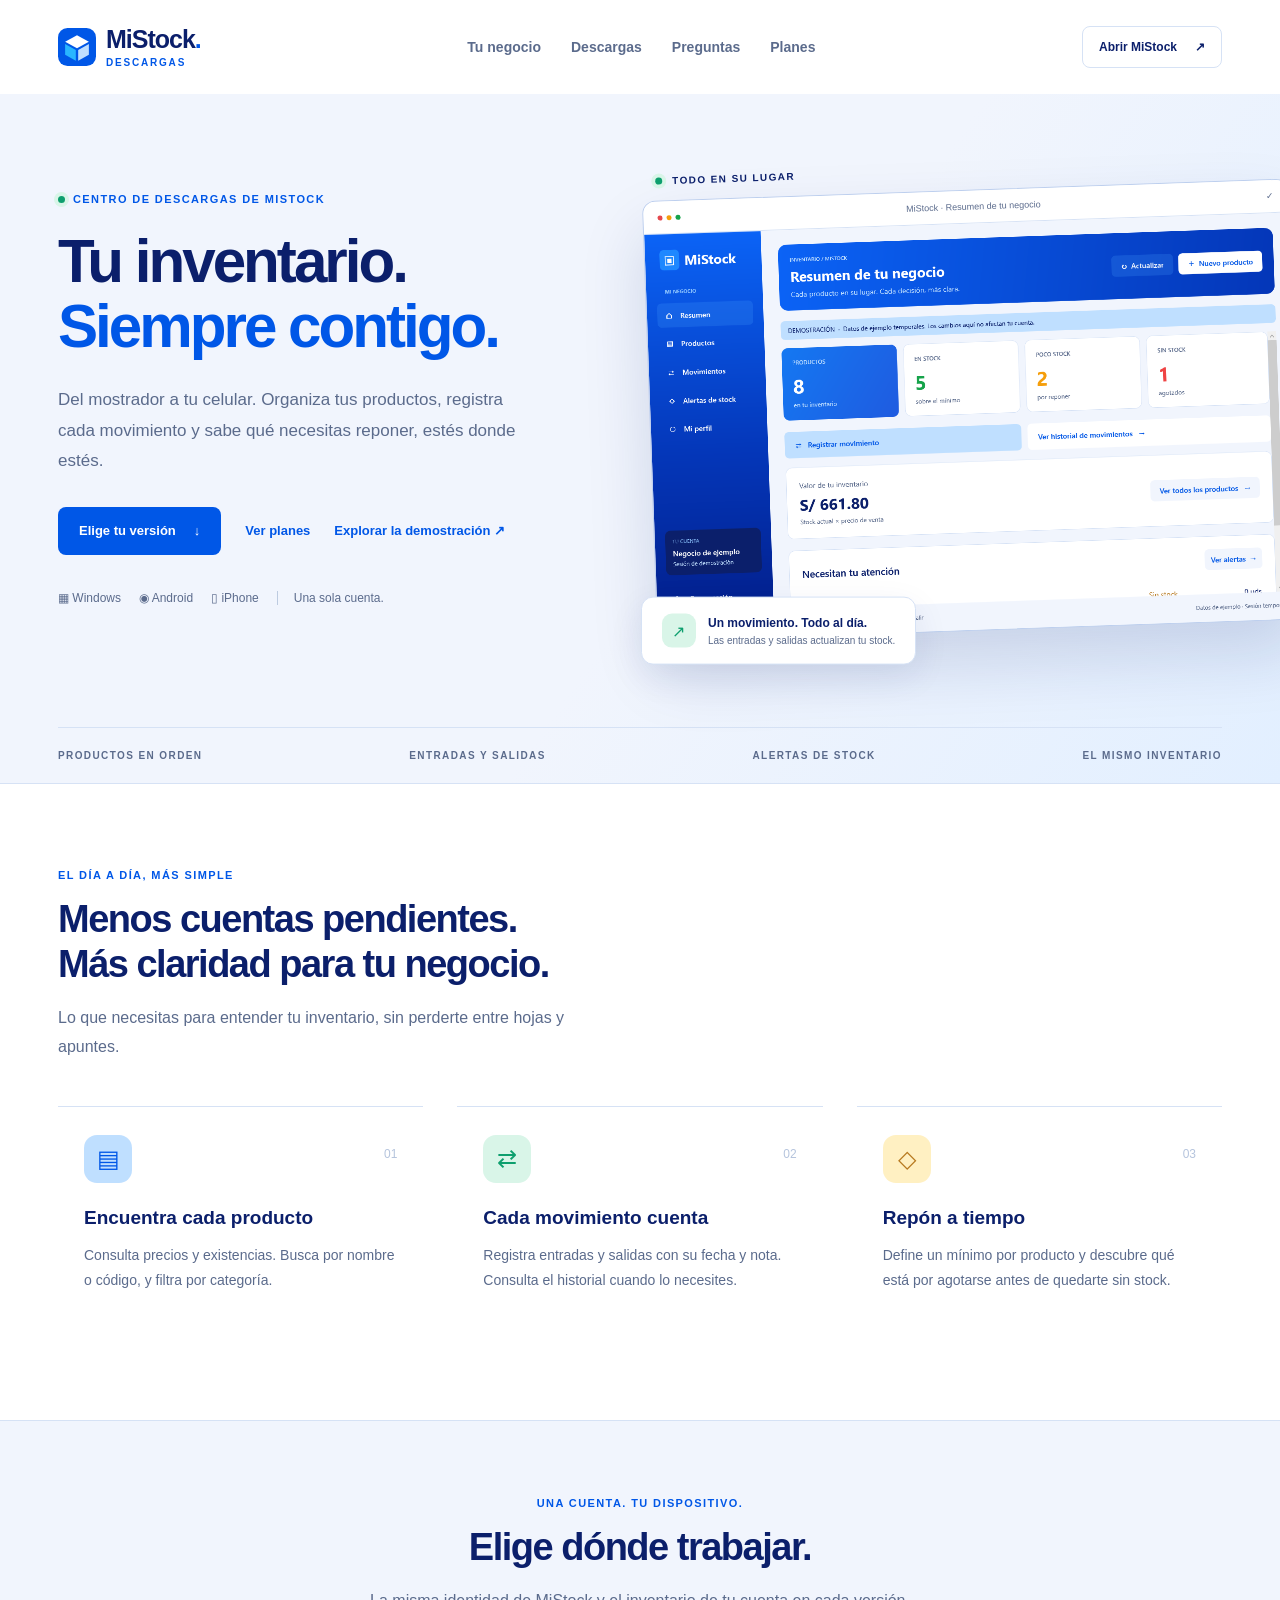
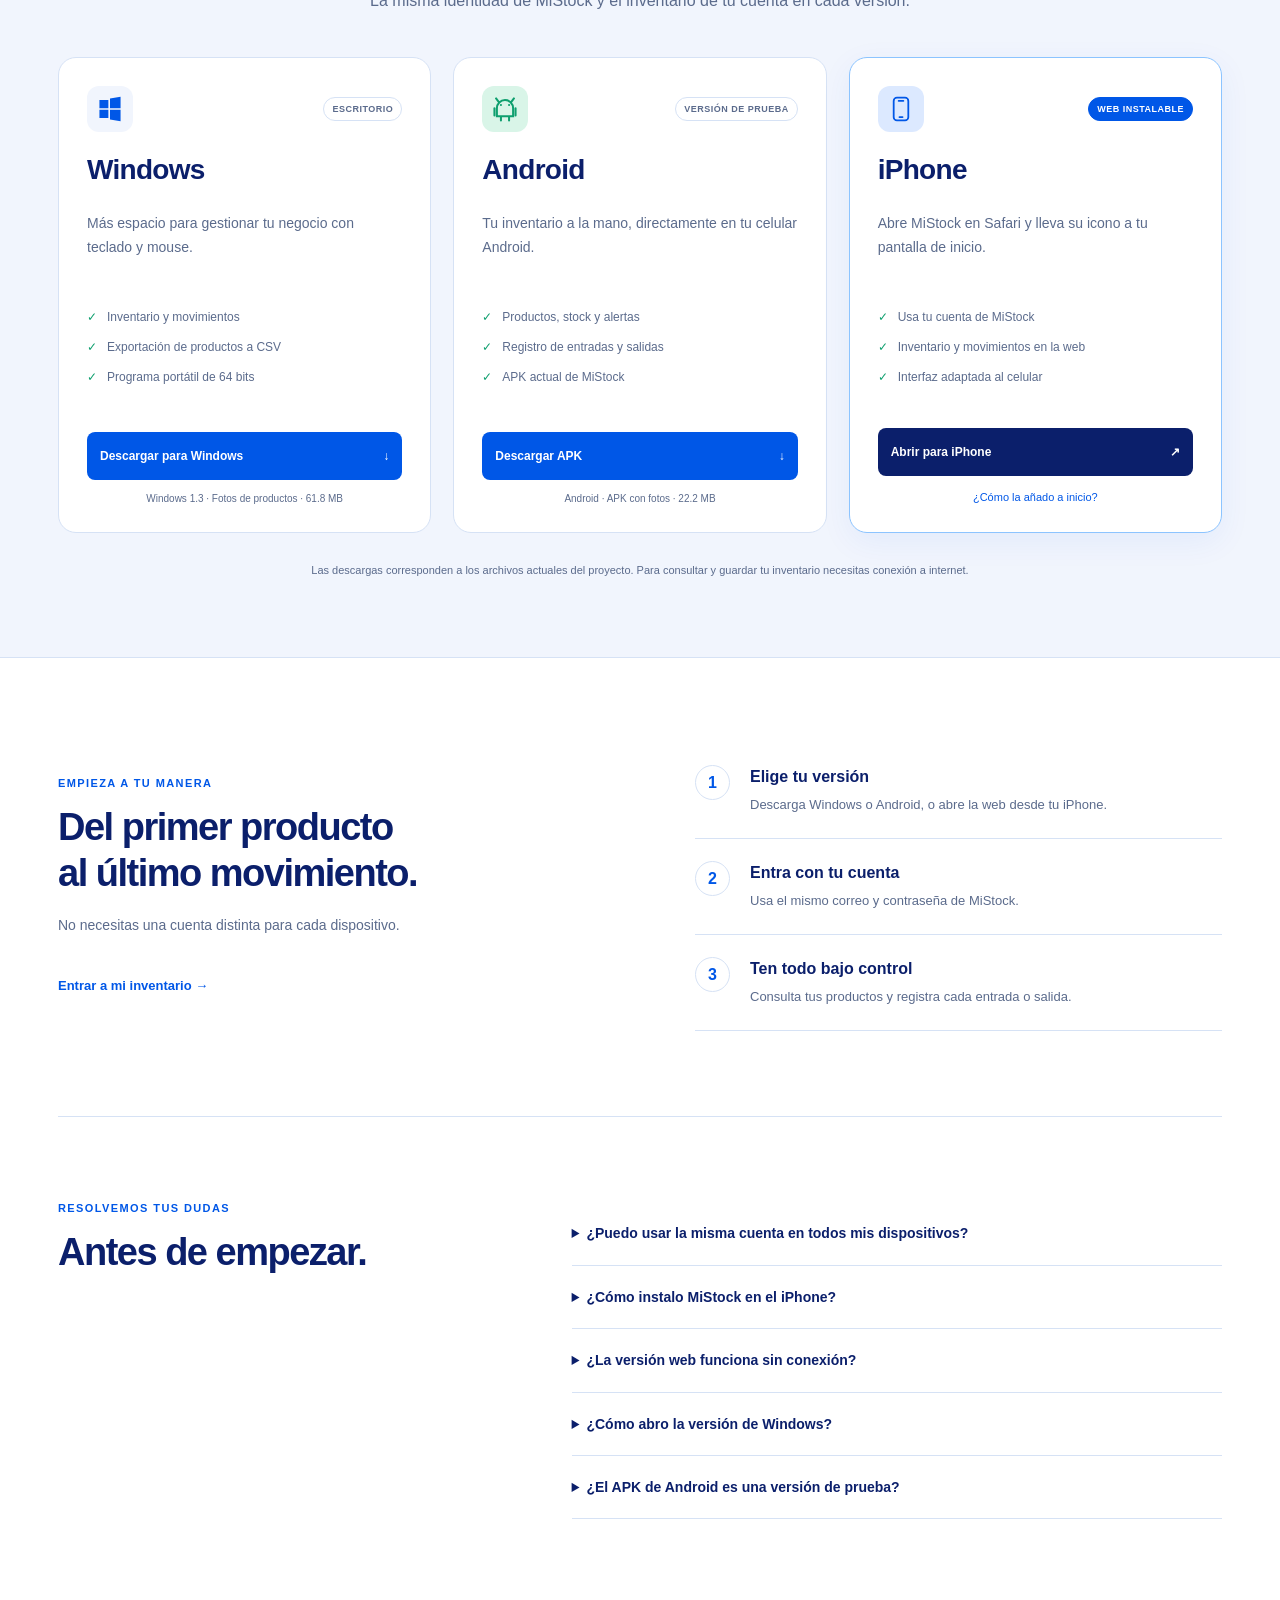
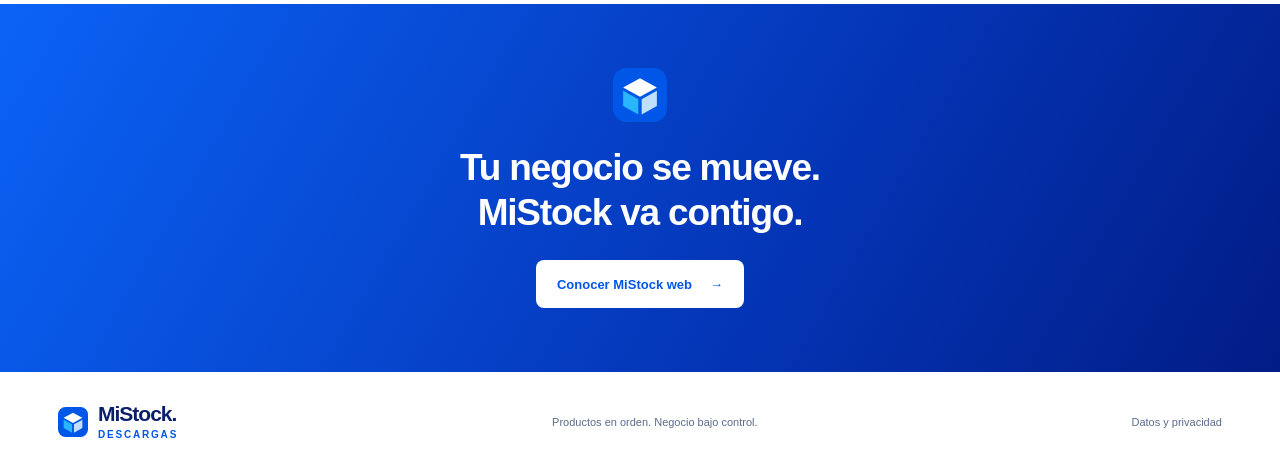
==== commit ff8bd1e1: "Enlazar los planes de MiStock desde Descargas" ====
--- a/index.html
+++ b/index.html
@@ -1,6 +1,6 @@
 <!doctype html><html lang="es"><head><meta charset="utf-8"><meta name="viewport" content="width=device-width,initial-scale=1"><meta name="theme-color" content="#0057e7"><meta name="description" content="MiStock Descargas: descarga MiStock para Windows y Android, o accede a la versión web instalable para iPhone."><title>MiStock Descargas · Windows, Android y iPhone</title><link rel="icon" href="./logo.svg" type="image/svg+xml"><link rel="stylesheet" href="./site.css"></head>
-<body><a class="skip-link" href="#contenido">Saltar al contenido</a><header class="site-header"><a class="brand" href="./" aria-label="MiStock Descargas inicio"><img src="./logo.svg" width="38" height="38" alt=""><span>MiStock<span class="brand-dot">.</span><small class="brand-subtitle">Descargas</small></span></a><nav aria-label="Navegación principal"><a href="#tu-negocio">Tu negocio</a><a href="#descargas">Descargas</a><a href="#preguntas">Preguntas</a></nav><a class="btn btn-small btn-outline" href="https://davjstudio.github.io/mistock/">Abrir MiStock <span aria-hidden="true">↗</span></a></header>
-<main id="contenido"><section class="hero"><div class="hero-inner"><div class="hero-copy"><div class="eyebrow"><span class="signal"></span> CENTRO DE DESCARGAS DE MISTOCK</div><h1>Tu inventario.<br><span>Siempre contigo.</span></h1><p>Del mostrador a tu celular. Organiza tus productos, registra cada movimiento y sabe qué necesitas reponer, estés donde estés.</p><div class="hero-actions"><a class="btn btn-primary" href="#descargas">Elige tu versión <span aria-hidden="true">↓</span></a><a class="text-link" href="https://davjstudio.github.io/mistock/?demo=1">Explorar la demostración <span aria-hidden="true">↗</span></a></div><div class="platform-strip"><span>▦ Windows</span><span>◉ Android</span><span>▯ iPhone</span><span class="same-account">Una sola cuenta.</span></div></div>
+<body><a class="skip-link" href="#contenido">Saltar al contenido</a><header class="site-header"><a class="brand" href="./" aria-label="MiStock Descargas inicio"><img src="./logo.svg" width="38" height="38" alt=""><span>MiStock<span class="brand-dot">.</span><small class="brand-subtitle">Descargas</small></span></a><nav aria-label="Navegación principal"><a href="#tu-negocio">Tu negocio</a><a href="#descargas">Descargas</a><a href="#preguntas">Preguntas</a><a href="https://davjstudio.github.io/mistock/planes.html">Planes</a></nav><a class="btn btn-small btn-outline" href="https://davjstudio.github.io/mistock/">Abrir MiStock <span aria-hidden="true">↗</span></a></header>
+<main id="contenido"><section class="hero"><div class="hero-inner"><div class="hero-copy"><div class="eyebrow"><span class="signal"></span> CENTRO DE DESCARGAS DE MISTOCK</div><h1>Tu inventario.<br><span>Siempre contigo.</span></h1><p>Del mostrador a tu celular. Organiza tus productos, registra cada movimiento y sabe qué necesitas reponer, estés donde estés.</p><div class="hero-actions"><a class="btn btn-primary" href="#descargas">Elige tu versión <span aria-hidden="true">↓</span></a><a class="text-link" href="https://davjstudio.github.io/mistock/planes.html">Ver planes</a><a class="text-link" href="https://davjstudio.github.io/mistock/?demo=1">Explorar la demostración <span aria-hidden="true">↗</span></a></div><div class="platform-strip"><span>▦ Windows</span><span>◉ Android</span><span>▯ iPhone</span><span class="same-account">Una sola cuenta.</span></div></div>
 <div class="hero-visual"><div class="visual-label"><span class="signal"></span> TODO EN SU LUGAR</div><div class="app-frame"><div class="frame-bar"><div><i></i><i></i><i></i></div><span>MiStock · Resumen de tu negocio</span><span class="frame-lock">✓</span></div><img src="./mistock-preview.png" width="1240" height="780" alt="Vista de MiStock para Windows con inventario y alertas, usando datos de ejemplo" fetchpriority="high"></div><div class="floating-note"><span class="note-icon">↗</span><span><strong>Un movimiento. Todo al día.</strong><small>Las entradas y salidas actualizan tu stock.</small></span></div></div></div><div class="hero-bottom"><span>PRODUCTOS EN ORDEN</span><span>ENTRADAS Y SALIDAS</span><span>ALERTAS DE STOCK</span><span>EL MISMO INVENTARIO</span></div></section>
 <section class="section intro-section" id="tu-negocio"><div class="section-heading"><span class="eyebrow">EL DÍA A DÍA, MÁS SIMPLE</span><h2>Menos cuentas pendientes.<br>Más claridad para tu negocio.</h2><p>Lo que necesitas para entender tu inventario, sin perderte entre hojas y apuntes.</p></div><div class="feature-grid"><article class="feature"><div class="feature-icon">▤</div><span class="feature-number">01</span><h3>Encuentra cada producto</h3><p>Consulta precios y existencias. Busca por nombre o código, y filtra por categoría.</p></article><article class="feature"><div class="feature-icon green">⇄</div><span class="feature-number">02</span><h3>Cada movimiento cuenta</h3><p>Registra entradas y salidas con su fecha y nota. Consulta el historial cuando lo necesites.</p></article><article class="feature"><div class="feature-icon orange">◇</div><span class="feature-number">03</span><h3>Repón a tiempo</h3><p>Define un mínimo por producto y descubre qué está por agotarse antes de quedarte sin stock.</p></article></div></section>
 <section class="download-section" id="descargas"><div class="section-heading"><span class="eyebrow">UNA CUENTA. TU DISPOSITIVO.</span><h2>Elige dónde trabajar.</h2><p>La misma identidad de MiStock y el inventario de tu cuenta en cada versión.</p></div><div class="download-grid">
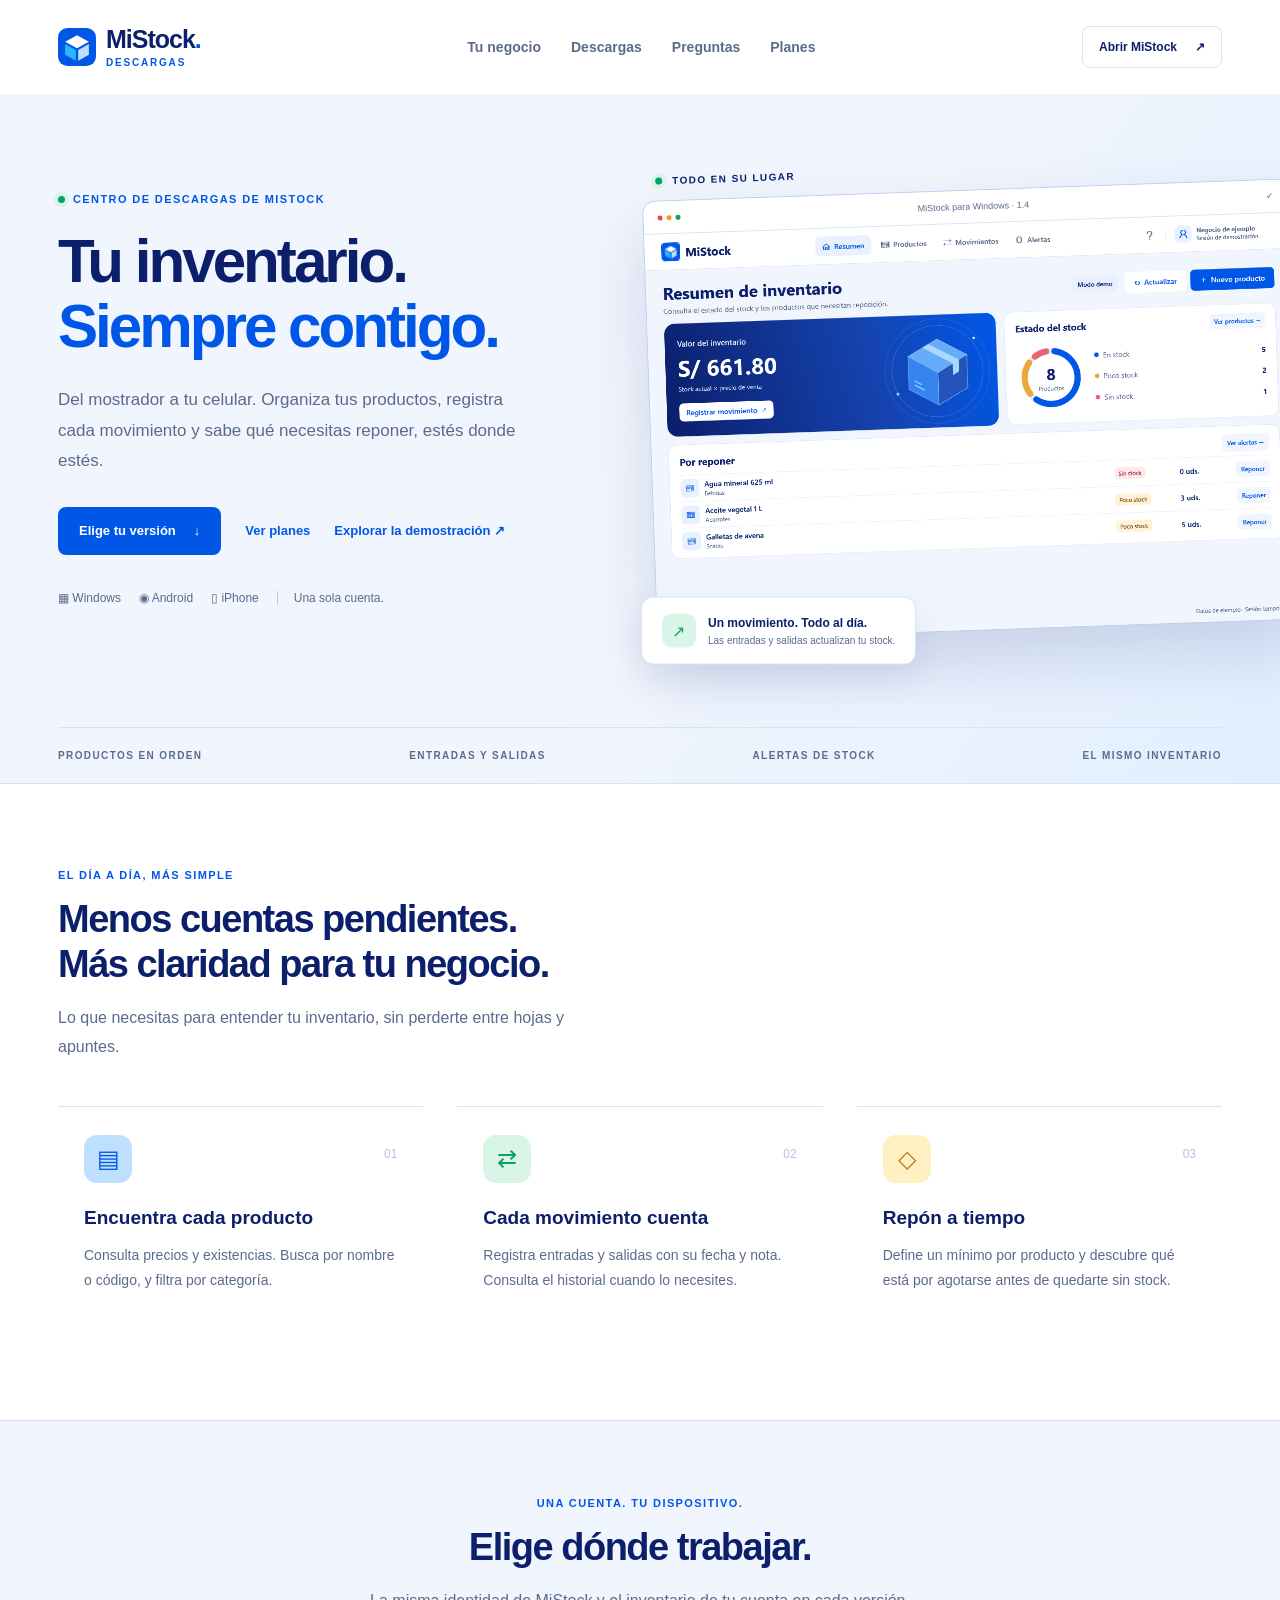
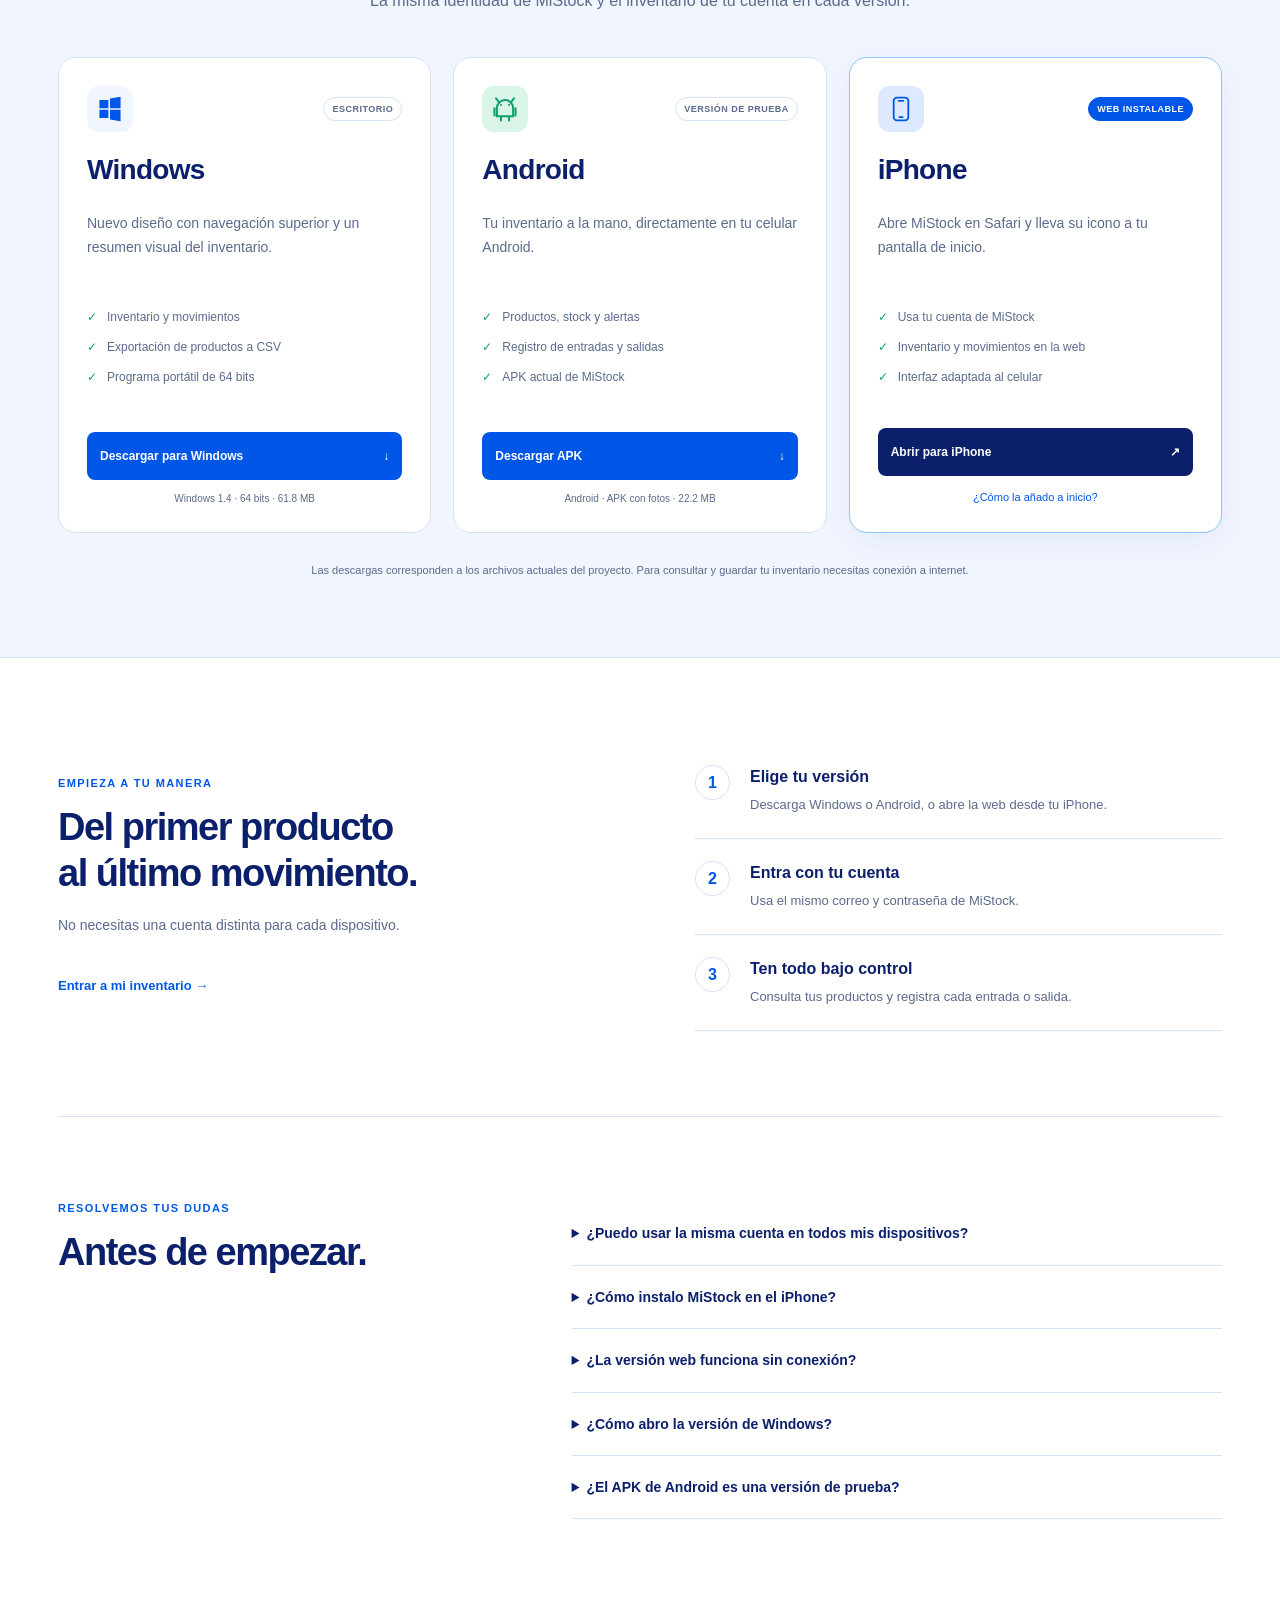
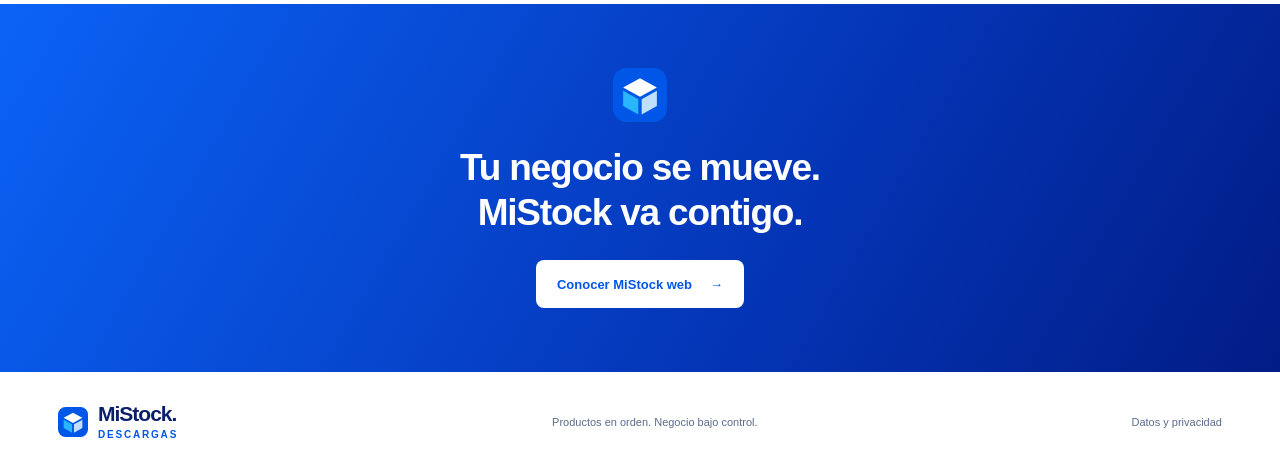
==== commit ee3dd693: "Actualizar Descargas a MiStock 1.4 para Windows" ====
--- a/index.html
+++ b/index.html
@@ -1,14 +1,14 @@
 <!doctype html><html lang="es"><head><meta charset="utf-8"><meta name="viewport" content="width=device-width,initial-scale=1"><meta name="theme-color" content="#0057e7"><meta name="description" content="MiStock Descargas: descarga MiStock para Windows y Android, o accede a la versión web instalable para iPhone."><title>MiStock Descargas · Windows, Android y iPhone</title><link rel="icon" href="./logo.svg" type="image/svg+xml"><link rel="stylesheet" href="./site.css"></head>
 <body><a class="skip-link" href="#contenido">Saltar al contenido</a><header class="site-header"><a class="brand" href="./" aria-label="MiStock Descargas inicio"><img src="./logo.svg" width="38" height="38" alt=""><span>MiStock<span class="brand-dot">.</span><small class="brand-subtitle">Descargas</small></span></a><nav aria-label="Navegación principal"><a href="#tu-negocio">Tu negocio</a><a href="#descargas">Descargas</a><a href="#preguntas">Preguntas</a><a href="https://davjstudio.github.io/mistock/planes.html">Planes</a></nav><a class="btn btn-small btn-outline" href="https://davjstudio.github.io/mistock/">Abrir MiStock <span aria-hidden="true">↗</span></a></header>
 <main id="contenido"><section class="hero"><div class="hero-inner"><div class="hero-copy"><div class="eyebrow"><span class="signal"></span> CENTRO DE DESCARGAS DE MISTOCK</div><h1>Tu inventario.<br><span>Siempre contigo.</span></h1><p>Del mostrador a tu celular. Organiza tus productos, registra cada movimiento y sabe qué necesitas reponer, estés donde estés.</p><div class="hero-actions"><a class="btn btn-primary" href="#descargas">Elige tu versión <span aria-hidden="true">↓</span></a><a class="text-link" href="https://davjstudio.github.io/mistock/planes.html">Ver planes</a><a class="text-link" href="https://davjstudio.github.io/mistock/?demo=1">Explorar la demostración <span aria-hidden="true">↗</span></a></div><div class="platform-strip"><span>▦ Windows</span><span>◉ Android</span><span>▯ iPhone</span><span class="same-account">Una sola cuenta.</span></div></div>
-<div class="hero-visual"><div class="visual-label"><span class="signal"></span> TODO EN SU LUGAR</div><div class="app-frame"><div class="frame-bar"><div><i></i><i></i><i></i></div><span>MiStock · Resumen de tu negocio</span><span class="frame-lock">✓</span></div><img src="./mistock-preview.png" width="1240" height="780" alt="Vista de MiStock para Windows con inventario y alertas, usando datos de ejemplo" fetchpriority="high"></div><div class="floating-note"><span class="note-icon">↗</span><span><strong>Un movimiento. Todo al día.</strong><small>Las entradas y salidas actualizan tu stock.</small></span></div></div></div><div class="hero-bottom"><span>PRODUCTOS EN ORDEN</span><span>ENTRADAS Y SALIDAS</span><span>ALERTAS DE STOCK</span><span>EL MISMO INVENTARIO</span></div></section>
+<div class="hero-visual"><div class="visual-label"><span class="signal"></span> TODO EN SU LUGAR</div><div class="app-frame"><div class="frame-bar"><div><i></i><i></i><i></i></div><span>MiStock para Windows · 1.4</span><span class="frame-lock">✓</span></div><img src="./mistock-preview-1.4.png" width="1240" height="780" alt="MiStock para Windows 1.4 con navegación superior y gráfico de stock, usando datos de ejemplo" fetchpriority="high"></div><div class="floating-note"><span class="note-icon">↗</span><span><strong>Un movimiento. Todo al día.</strong><small>Las entradas y salidas actualizan tu stock.</small></span></div></div></div><div class="hero-bottom"><span>PRODUCTOS EN ORDEN</span><span>ENTRADAS Y SALIDAS</span><span>ALERTAS DE STOCK</span><span>EL MISMO INVENTARIO</span></div></section>
 <section class="section intro-section" id="tu-negocio"><div class="section-heading"><span class="eyebrow">EL DÍA A DÍA, MÁS SIMPLE</span><h2>Menos cuentas pendientes.<br>Más claridad para tu negocio.</h2><p>Lo que necesitas para entender tu inventario, sin perderte entre hojas y apuntes.</p></div><div class="feature-grid"><article class="feature"><div class="feature-icon">▤</div><span class="feature-number">01</span><h3>Encuentra cada producto</h3><p>Consulta precios y existencias. Busca por nombre o código, y filtra por categoría.</p></article><article class="feature"><div class="feature-icon green">⇄</div><span class="feature-number">02</span><h3>Cada movimiento cuenta</h3><p>Registra entradas y salidas con su fecha y nota. Consulta el historial cuando lo necesites.</p></article><article class="feature"><div class="feature-icon orange">◇</div><span class="feature-number">03</span><h3>Repón a tiempo</h3><p>Define un mínimo por producto y descubre qué está por agotarse antes de quedarte sin stock.</p></article></div></section>
 <section class="download-section" id="descargas"><div class="section-heading"><span class="eyebrow">UNA CUENTA. TU DISPOSITIVO.</span><h2>Elige dónde trabajar.</h2><p>La misma identidad de MiStock y el inventario de tu cuenta en cada versión.</p></div><div class="download-grid">
-<article class="download-card"><div class="download-top"><div class="os-icon windows-icon"><svg viewBox="0 0 32 32" aria-hidden="true"><path d="M3 5h11v10H3zm13-2 13-2v14H16zM3 17h11v10H3zm13 0h13v14l-13-2z" fill="currentColor"/></svg></div><span class="pill">ESCRITORIO</span></div><h3>Windows</h3><p>Más espacio para gestionar tu negocio con teclado y mouse.</p><ul><li>Inventario y movimientos</li><li>Exportación de productos a CSV</li><li>Programa portátil de 64 bits</li></ul><a class="btn btn-primary" href="https://github.com/davjstudio/mistock-descargas/releases/download/v1.3/MiStock-Windows-1.3.exe" download>Descargar para Windows <span aria-hidden="true">↓</span></a><span class="download-meta" data-file="windows">Versión 1.3 · EXE</span></article>
+<article class="download-card"><div class="download-top"><div class="os-icon windows-icon"><svg viewBox="0 0 32 32" aria-hidden="true"><path d="M3 5h11v10H3zm13-2 13-2v14H16zM3 17h11v10H3zm13 0h13v14l-13-2z" fill="currentColor"/></svg></div><span class="pill">ESCRITORIO</span></div><h3>Windows</h3><p>Nuevo diseño con navegación superior y un resumen visual del inventario.</p><ul><li>Inventario y movimientos</li><li>Exportación de productos a CSV</li><li>Programa portátil de 64 bits</li></ul><a class="btn btn-primary" href="https://github.com/davjstudio/mistock-descargas/releases/download/v1.4/MiStock-Windows-1.4.exe" download>Descargar para Windows <span aria-hidden="true">↓</span></a><span class="download-meta" data-file="windows">Windows 1.4 · 64 bits</span></article>
 <article class="download-card"><div class="download-top"><div class="os-icon android-icon"><svg viewBox="0 0 32 32" aria-hidden="true"><path d="m8 7-3-4m19 4 3-4M6 15a10 10 0 0 1 20 0v10H6zm-3 0v9m26-9v9M11 25v5m10-5v5" fill="none" stroke="currentColor" stroke-width="2.5" stroke-linecap="round"/><circle cx="11" cy="11" r="1.3" fill="currentColor"/><circle cx="21" cy="11" r="1.3" fill="currentColor"/></svg></div><span class="pill">VERSIÓN DE PRUEBA</span></div><h3>Android</h3><p>Tu inventario a la mano, directamente en tu celular Android.</p><ul><li>Productos, stock y alertas</li><li>Registro de entradas y salidas</li><li>APK actual de MiStock</li></ul><a class="btn btn-primary" href="https://github.com/davjstudio/mistock-descargas/releases/download/v1.3/MiStock-Android.apk" download>Descargar APK <span aria-hidden="true">↓</span></a><span class="download-meta" data-file="android">Archivo APK · Instalación manual</span></article>
 <article class="download-card iphone-card"><div class="download-top"><div class="os-icon iphone-icon"><svg viewBox="0 0 32 32" aria-hidden="true"><rect x="7" y="2" width="18" height="28" rx="4" fill="none" stroke="currentColor" stroke-width="2.2"/><path d="M13 6h6m-5 20h4" stroke="currentColor" stroke-width="2" stroke-linecap="round"/></svg></div><span class="pill pill-blue">WEB INSTALABLE</span></div><h3>iPhone</h3><p>Abre MiStock en Safari y lleva su icono a tu pantalla de inicio.</p><ul><li>Usa tu cuenta de MiStock</li><li>Inventario y movimientos en la web</li><li>Interfaz adaptada al celular</li></ul><a class="btn btn-dark" href="https://davjstudio.github.io/mistock/?install=ios">Abrir para iPhone <span aria-hidden="true">↗</span></a><button class="inline-button" data-install-help>¿Cómo la añado a inicio?</button></article></div><p class="download-footnote">Las descargas corresponden a los archivos actuales del proyecto. Para consultar y guardar tu inventario necesitas conexión a internet.</p></section>
 <section class="section steps-section"><div><span class="eyebrow">EMPIEZA A TU MANERA</span><h2>Del primer producto<br>al último movimiento.</h2><p>No necesitas una cuenta distinta para cada dispositivo.</p><a class="text-link" href="https://davjstudio.github.io/mistock/">Entrar a mi inventario <span aria-hidden="true">→</span></a></div><ol class="steps"><li><span>1</span><div><h3>Elige tu versión</h3><p>Descarga Windows o Android, o abre la web desde tu iPhone.</p></div></li><li><span>2</span><div><h3>Entra con tu cuenta</h3><p>Usa el mismo correo y contraseña de MiStock.</p></div></li><li><span>3</span><div><h3>Ten todo bajo control</h3><p>Consulta tus productos y registra cada entrada o salida.</p></div></li></ol></section>
 <section class="section faq-section" id="preguntas"><div class="section-heading"><span class="eyebrow">RESOLVEMOS TUS DUDAS</span><h2>Antes de empezar.</h2></div><div class="faq-list"><details><summary>¿Puedo usar la misma cuenta en todos mis dispositivos?</summary><p>Sí. Las versiones de MiStock se conectan al inventario de la misma cuenta. Inicia sesión con tu correo y contraseña habituales.</p></details><details><summary>¿Cómo instalo MiStock en el iPhone?</summary><p>Abre la versión web con Safari. Pulsa Compartir, elige «Añadir a pantalla de inicio» y confirma.  <a href="https://support.apple.com/guide/iphone/open-as-web-app-iphea86e5236/ios" target="_blank" rel="noopener noreferrer">Ver instrucciones de Apple ↗</a></p></details><details><summary>¿La versión web funciona sin conexión?</summary><p>La interfaz instalada puede abrirse si ya está guardada en el dispositivo. Para iniciar sesión, consultar o modificar tu inventario necesitas conexión a internet.</p></details><details><summary>¿Cómo abro la versión de Windows?</summary><p>Descarga el archivo EXE y ábrelo en tu equipo Windows de 64 bits. Es una versión portátil e incluye el entorno que necesita para funcionar.</p></details><details><summary>¿El APK de Android es una versión de prueba?</summary><p>Sí. La descarga contiene el APK de desarrollo que se está usando en este proyecto. Su instalación es manual y no procede de Google Play.</p></details></div></section>
 <section class="bottom-cta"><img src="./logo.svg" alt="" width="54" height="54"><h2>Tu negocio se mueve.<br>MiStock va contigo.</h2><a class="btn btn-white" href="https://davjstudio.github.io/mistock/?demo=1">Conocer MiStock web <span aria-hidden="true">→</span></a></section></main>
 <footer class="site-footer"><a class="brand" href="./"><img src="./logo.svg" width="30" height="30" alt=""><span>MiStock.<small class="brand-subtitle">Descargas</small></span></a><span>Productos en orden. Negocio bajo control.</span><a href="./privacidad.html">Datos y privacidad</a></footer>
-<dialog id="install-help" class="help-dialog"><form method="dialog"><button class="dialog-close" aria-label="Cerrar">×</button></form><div class="feature-icon">▯</div><h2>MiStock en tu iPhone.</h2><p>Primero abre la versión web desde Safari en tu iPhone.</p><ol><li>Pulsa el botón <strong>Compartir</strong>.</li><li>Elige <strong>Añadir a pantalla de inicio</strong>.</li><li>Si aparece, activa <strong>Abrir como app web</strong> y confirma.</li></ol><p class="small">Usa el enlace público del sitio. Abre esta dirección pública desde Safari en tu iPhone.</p><a class="btn btn-primary" href="https://davjstudio.github.io/mistock/?install=ios">Abrir MiStock web →</a></dialog><script src="./site.js" type="module"></script></body></html>
+<dialog id="install-help" class="help-dialog"><form method="dialog"><button class="dialog-close" aria-label="Cerrar">×</button></form><div class="feature-icon">▯</div><h2>MiStock en tu iPhone.</h2><p>Primero abre la versión web desde Safari en tu iPhone.</p><ol><li>Pulsa el botón <strong>Compartir</strong>.</li><li>Elige <strong>Añadir a pantalla de inicio</strong>.</li><li>Si aparece, activa <strong>Abrir como app web</strong> y confirma.</li></ol><p class="small">Usa el enlace público del sitio. Abre esta dirección pública desde Safari en tu iPhone.</p><a class="btn btn-primary" href="https://davjstudio.github.io/mistock/?install=ios">Abrir MiStock web →</a></dialog><script src="./site.js?v=1.4" type="module"></script></body></html>
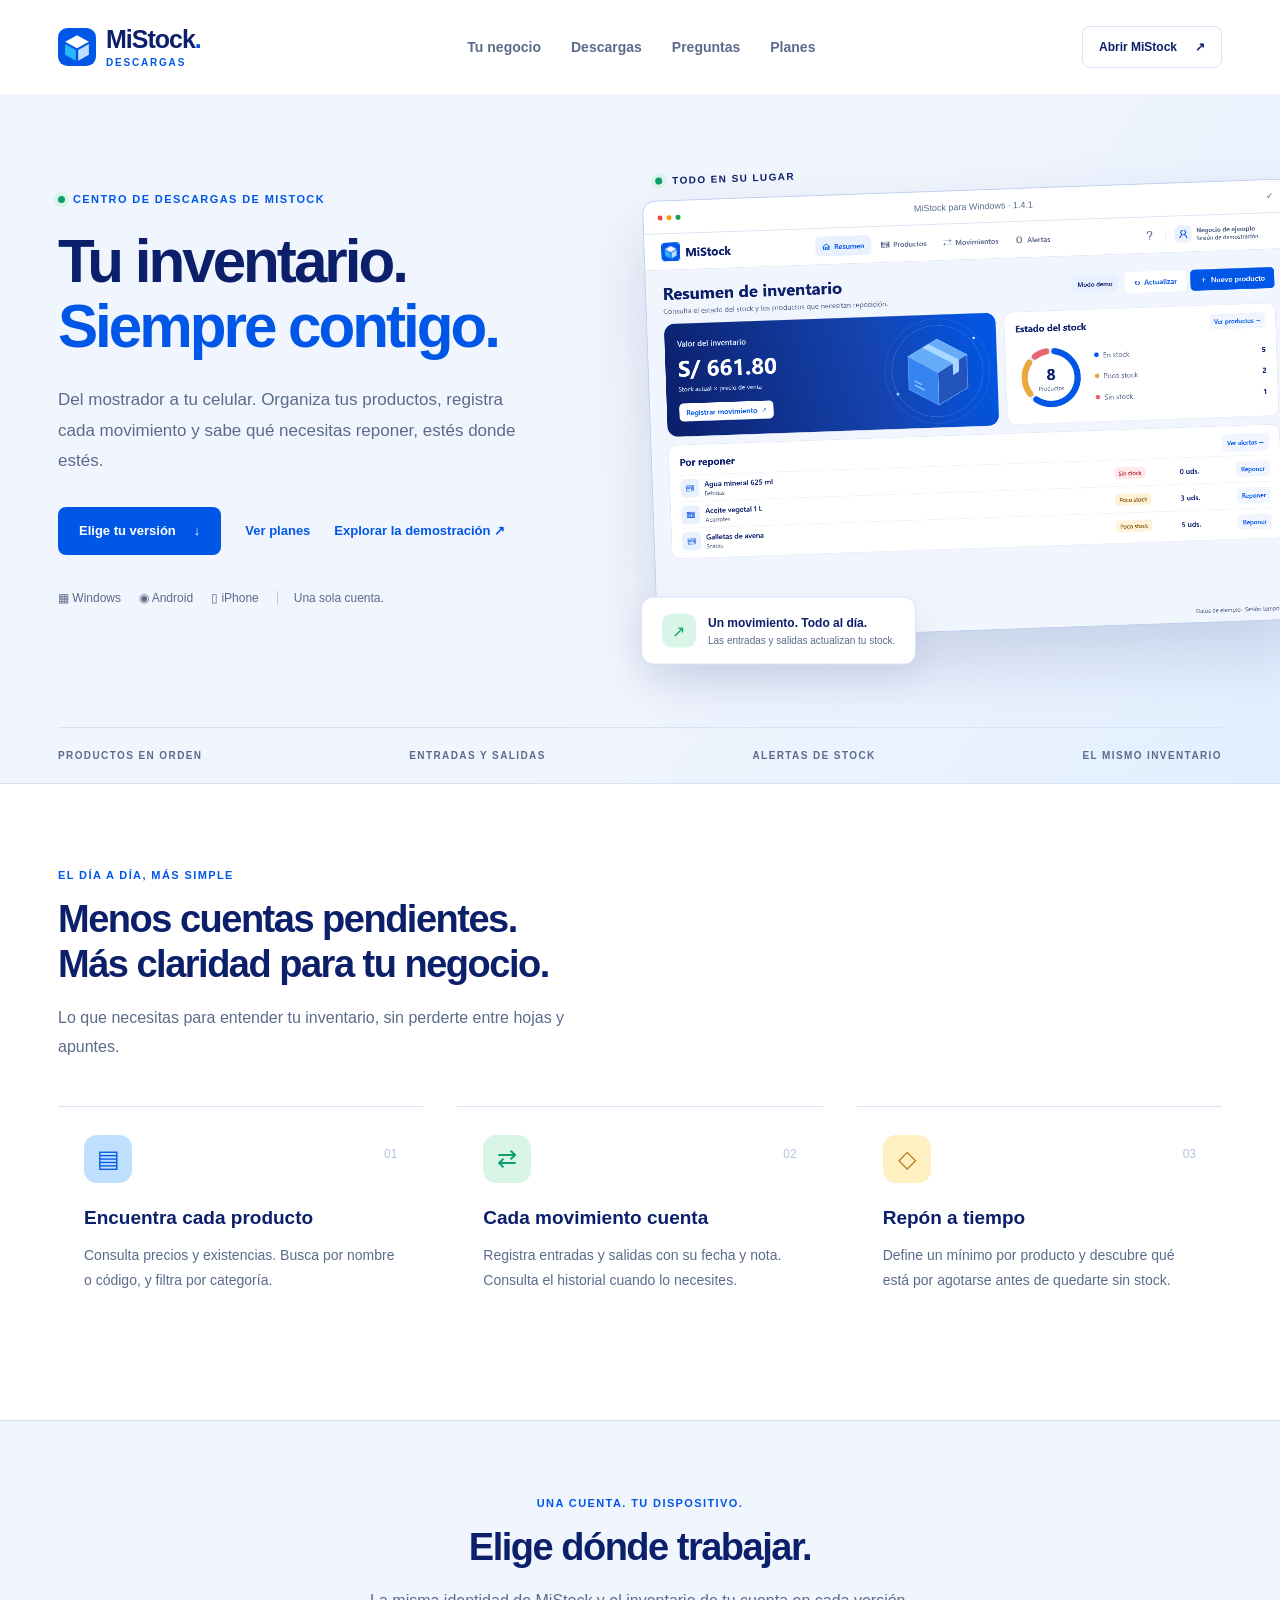
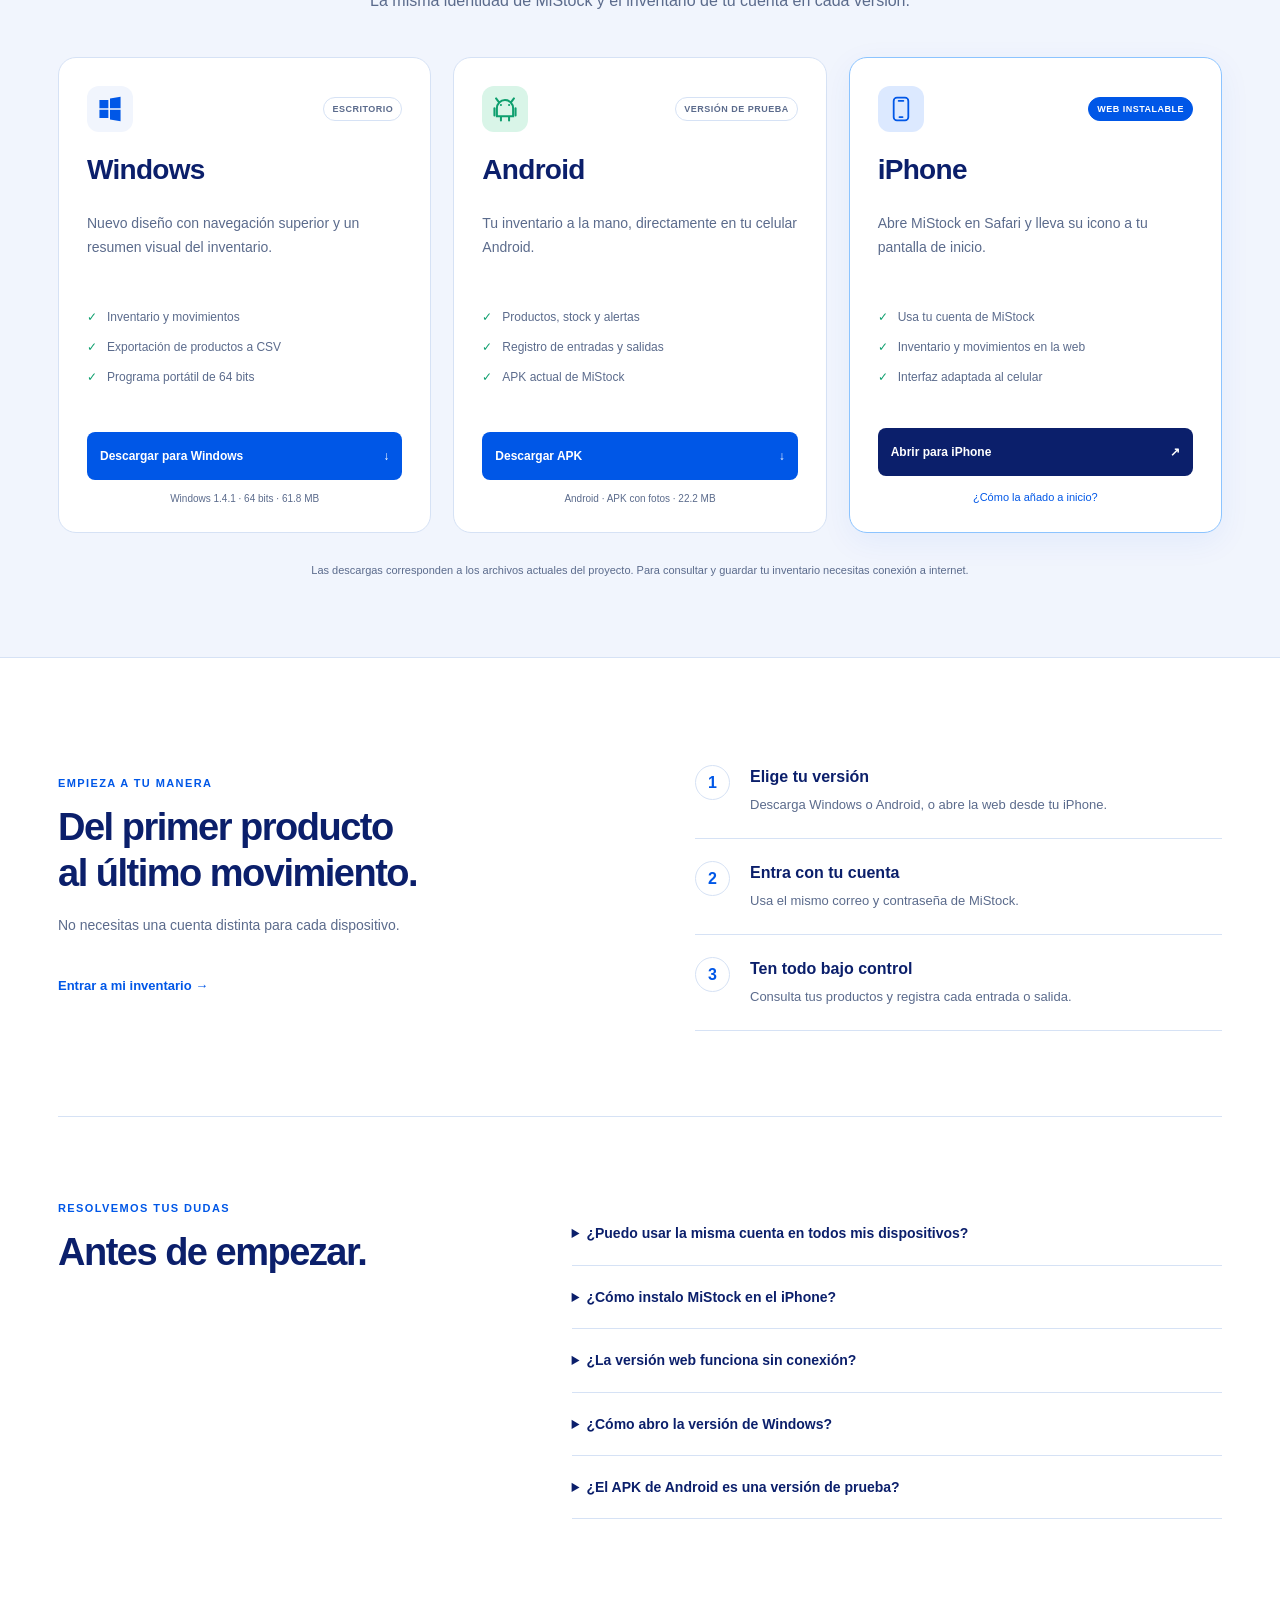
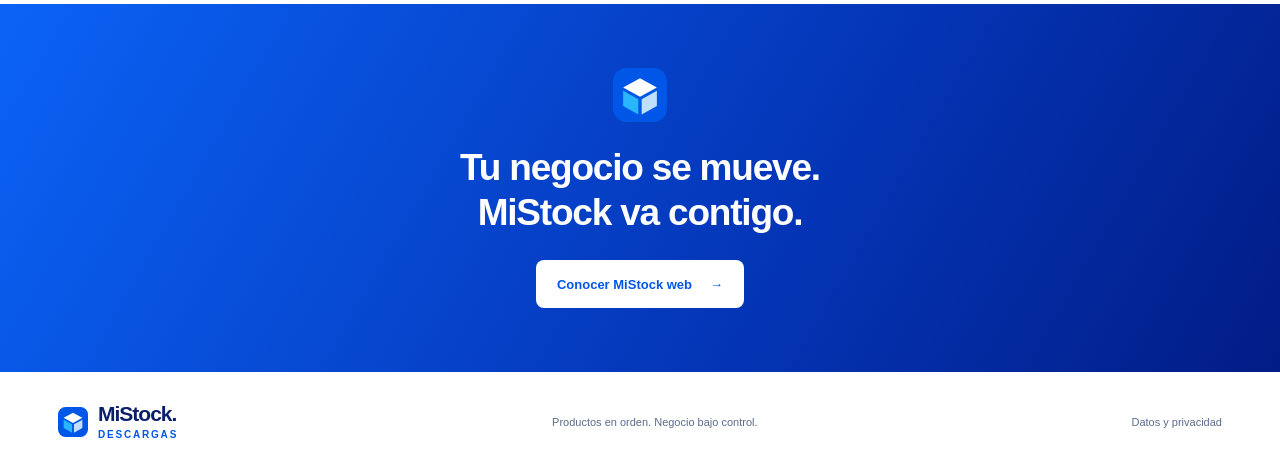
==== commit 175e9ea8: "Actualizar Descargas a MiStock 1.4.1 para Windows" ====
--- a/index.html
+++ b/index.html
@@ -1,14 +1,14 @@
 <!doctype html><html lang="es"><head><meta charset="utf-8"><meta name="viewport" content="width=device-width,initial-scale=1"><meta name="theme-color" content="#0057e7"><meta name="description" content="MiStock Descargas: descarga MiStock para Windows y Android, o accede a la versión web instalable para iPhone."><title>MiStock Descargas · Windows, Android y iPhone</title><link rel="icon" href="./logo.svg" type="image/svg+xml"><link rel="stylesheet" href="./site.css"></head>
 <body><a class="skip-link" href="#contenido">Saltar al contenido</a><header class="site-header"><a class="brand" href="./" aria-label="MiStock Descargas inicio"><img src="./logo.svg" width="38" height="38" alt=""><span>MiStock<span class="brand-dot">.</span><small class="brand-subtitle">Descargas</small></span></a><nav aria-label="Navegación principal"><a href="#tu-negocio">Tu negocio</a><a href="#descargas">Descargas</a><a href="#preguntas">Preguntas</a><a href="https://davjstudio.github.io/mistock/planes.html">Planes</a></nav><a class="btn btn-small btn-outline" href="https://davjstudio.github.io/mistock/">Abrir MiStock <span aria-hidden="true">↗</span></a></header>
 <main id="contenido"><section class="hero"><div class="hero-inner"><div class="hero-copy"><div class="eyebrow"><span class="signal"></span> CENTRO DE DESCARGAS DE MISTOCK</div><h1>Tu inventario.<br><span>Siempre contigo.</span></h1><p>Del mostrador a tu celular. Organiza tus productos, registra cada movimiento y sabe qué necesitas reponer, estés donde estés.</p><div class="hero-actions"><a class="btn btn-primary" href="#descargas">Elige tu versión <span aria-hidden="true">↓</span></a><a class="text-link" href="https://davjstudio.github.io/mistock/planes.html">Ver planes</a><a class="text-link" href="https://davjstudio.github.io/mistock/?demo=1">Explorar la demostración <span aria-hidden="true">↗</span></a></div><div class="platform-strip"><span>▦ Windows</span><span>◉ Android</span><span>▯ iPhone</span><span class="same-account">Una sola cuenta.</span></div></div>
-<div class="hero-visual"><div class="visual-label"><span class="signal"></span> TODO EN SU LUGAR</div><div class="app-frame"><div class="frame-bar"><div><i></i><i></i><i></i></div><span>MiStock para Windows · 1.4</span><span class="frame-lock">✓</span></div><img src="./mistock-preview-1.4.png" width="1240" height="780" alt="MiStock para Windows 1.4 con navegación superior y gráfico de stock, usando datos de ejemplo" fetchpriority="high"></div><div class="floating-note"><span class="note-icon">↗</span><span><strong>Un movimiento. Todo al día.</strong><small>Las entradas y salidas actualizan tu stock.</small></span></div></div></div><div class="hero-bottom"><span>PRODUCTOS EN ORDEN</span><span>ENTRADAS Y SALIDAS</span><span>ALERTAS DE STOCK</span><span>EL MISMO INVENTARIO</span></div></section>
+<div class="hero-visual"><div class="visual-label"><span class="signal"></span> TODO EN SU LUGAR</div><div class="app-frame"><div class="frame-bar"><div><i></i><i></i><i></i></div><span>MiStock para Windows · 1.4.1</span><span class="frame-lock">✓</span></div><img src="./mistock-preview-1.4.png" width="1240" height="780" alt="MiStock para Windows 1.4.1 con navegación superior y gráfico de stock, usando datos de ejemplo" fetchpriority="high"></div><div class="floating-note"><span class="note-icon">↗</span><span><strong>Un movimiento. Todo al día.</strong><small>Las entradas y salidas actualizan tu stock.</small></span></div></div></div><div class="hero-bottom"><span>PRODUCTOS EN ORDEN</span><span>ENTRADAS Y SALIDAS</span><span>ALERTAS DE STOCK</span><span>EL MISMO INVENTARIO</span></div></section>
 <section class="section intro-section" id="tu-negocio"><div class="section-heading"><span class="eyebrow">EL DÍA A DÍA, MÁS SIMPLE</span><h2>Menos cuentas pendientes.<br>Más claridad para tu negocio.</h2><p>Lo que necesitas para entender tu inventario, sin perderte entre hojas y apuntes.</p></div><div class="feature-grid"><article class="feature"><div class="feature-icon">▤</div><span class="feature-number">01</span><h3>Encuentra cada producto</h3><p>Consulta precios y existencias. Busca por nombre o código, y filtra por categoría.</p></article><article class="feature"><div class="feature-icon green">⇄</div><span class="feature-number">02</span><h3>Cada movimiento cuenta</h3><p>Registra entradas y salidas con su fecha y nota. Consulta el historial cuando lo necesites.</p></article><article class="feature"><div class="feature-icon orange">◇</div><span class="feature-number">03</span><h3>Repón a tiempo</h3><p>Define un mínimo por producto y descubre qué está por agotarse antes de quedarte sin stock.</p></article></div></section>
 <section class="download-section" id="descargas"><div class="section-heading"><span class="eyebrow">UNA CUENTA. TU DISPOSITIVO.</span><h2>Elige dónde trabajar.</h2><p>La misma identidad de MiStock y el inventario de tu cuenta en cada versión.</p></div><div class="download-grid">
-<article class="download-card"><div class="download-top"><div class="os-icon windows-icon"><svg viewBox="0 0 32 32" aria-hidden="true"><path d="M3 5h11v10H3zm13-2 13-2v14H16zM3 17h11v10H3zm13 0h13v14l-13-2z" fill="currentColor"/></svg></div><span class="pill">ESCRITORIO</span></div><h3>Windows</h3><p>Nuevo diseño con navegación superior y un resumen visual del inventario.</p><ul><li>Inventario y movimientos</li><li>Exportación de productos a CSV</li><li>Programa portátil de 64 bits</li></ul><a class="btn btn-primary" href="https://github.com/davjstudio/mistock-descargas/releases/download/v1.4/MiStock-Windows-1.4.exe" download>Descargar para Windows <span aria-hidden="true">↓</span></a><span class="download-meta" data-file="windows">Windows 1.4 · 64 bits</span></article>
+<article class="download-card"><div class="download-top"><div class="os-icon windows-icon"><svg viewBox="0 0 32 32" aria-hidden="true"><path d="M3 5h11v10H3zm13-2 13-2v14H16zM3 17h11v10H3zm13 0h13v14l-13-2z" fill="currentColor"/></svg></div><span class="pill">ESCRITORIO</span></div><h3>Windows</h3><p>Nuevo diseño con navegación superior y un resumen visual del inventario.</p><ul><li>Inventario y movimientos</li><li>Exportación de productos a CSV</li><li>Programa portátil de 64 bits</li></ul><a class="btn btn-primary" href="https://github.com/davjstudio/mistock-descargas/releases/download/v1.4.1/MiStock-Windows-1.4.1.exe" download>Descargar para Windows <span aria-hidden="true">↓</span></a><span class="download-meta" data-file="windows">Windows 1.4.1 · 64 bits</span></article>
 <article class="download-card"><div class="download-top"><div class="os-icon android-icon"><svg viewBox="0 0 32 32" aria-hidden="true"><path d="m8 7-3-4m19 4 3-4M6 15a10 10 0 0 1 20 0v10H6zm-3 0v9m26-9v9M11 25v5m10-5v5" fill="none" stroke="currentColor" stroke-width="2.5" stroke-linecap="round"/><circle cx="11" cy="11" r="1.3" fill="currentColor"/><circle cx="21" cy="11" r="1.3" fill="currentColor"/></svg></div><span class="pill">VERSIÓN DE PRUEBA</span></div><h3>Android</h3><p>Tu inventario a la mano, directamente en tu celular Android.</p><ul><li>Productos, stock y alertas</li><li>Registro de entradas y salidas</li><li>APK actual de MiStock</li></ul><a class="btn btn-primary" href="https://github.com/davjstudio/mistock-descargas/releases/download/v1.3/MiStock-Android.apk" download>Descargar APK <span aria-hidden="true">↓</span></a><span class="download-meta" data-file="android">Archivo APK · Instalación manual</span></article>
 <article class="download-card iphone-card"><div class="download-top"><div class="os-icon iphone-icon"><svg viewBox="0 0 32 32" aria-hidden="true"><rect x="7" y="2" width="18" height="28" rx="4" fill="none" stroke="currentColor" stroke-width="2.2"/><path d="M13 6h6m-5 20h4" stroke="currentColor" stroke-width="2" stroke-linecap="round"/></svg></div><span class="pill pill-blue">WEB INSTALABLE</span></div><h3>iPhone</h3><p>Abre MiStock en Safari y lleva su icono a tu pantalla de inicio.</p><ul><li>Usa tu cuenta de MiStock</li><li>Inventario y movimientos en la web</li><li>Interfaz adaptada al celular</li></ul><a class="btn btn-dark" href="https://davjstudio.github.io/mistock/?install=ios">Abrir para iPhone <span aria-hidden="true">↗</span></a><button class="inline-button" data-install-help>¿Cómo la añado a inicio?</button></article></div><p class="download-footnote">Las descargas corresponden a los archivos actuales del proyecto. Para consultar y guardar tu inventario necesitas conexión a internet.</p></section>
 <section class="section steps-section"><div><span class="eyebrow">EMPIEZA A TU MANERA</span><h2>Del primer producto<br>al último movimiento.</h2><p>No necesitas una cuenta distinta para cada dispositivo.</p><a class="text-link" href="https://davjstudio.github.io/mistock/">Entrar a mi inventario <span aria-hidden="true">→</span></a></div><ol class="steps"><li><span>1</span><div><h3>Elige tu versión</h3><p>Descarga Windows o Android, o abre la web desde tu iPhone.</p></div></li><li><span>2</span><div><h3>Entra con tu cuenta</h3><p>Usa el mismo correo y contraseña de MiStock.</p></div></li><li><span>3</span><div><h3>Ten todo bajo control</h3><p>Consulta tus productos y registra cada entrada o salida.</p></div></li></ol></section>
 <section class="section faq-section" id="preguntas"><div class="section-heading"><span class="eyebrow">RESOLVEMOS TUS DUDAS</span><h2>Antes de empezar.</h2></div><div class="faq-list"><details><summary>¿Puedo usar la misma cuenta en todos mis dispositivos?</summary><p>Sí. Las versiones de MiStock se conectan al inventario de la misma cuenta. Inicia sesión con tu correo y contraseña habituales.</p></details><details><summary>¿Cómo instalo MiStock en el iPhone?</summary><p>Abre la versión web con Safari. Pulsa Compartir, elige «Añadir a pantalla de inicio» y confirma.  <a href="https://support.apple.com/guide/iphone/open-as-web-app-iphea86e5236/ios" target="_blank" rel="noopener noreferrer">Ver instrucciones de Apple ↗</a></p></details><details><summary>¿La versión web funciona sin conexión?</summary><p>La interfaz instalada puede abrirse si ya está guardada en el dispositivo. Para iniciar sesión, consultar o modificar tu inventario necesitas conexión a internet.</p></details><details><summary>¿Cómo abro la versión de Windows?</summary><p>Descarga el archivo EXE y ábrelo en tu equipo Windows de 64 bits. Es una versión portátil e incluye el entorno que necesita para funcionar.</p></details><details><summary>¿El APK de Android es una versión de prueba?</summary><p>Sí. La descarga contiene el APK de desarrollo que se está usando en este proyecto. Su instalación es manual y no procede de Google Play.</p></details></div></section>
 <section class="bottom-cta"><img src="./logo.svg" alt="" width="54" height="54"><h2>Tu negocio se mueve.<br>MiStock va contigo.</h2><a class="btn btn-white" href="https://davjstudio.github.io/mistock/?demo=1">Conocer MiStock web <span aria-hidden="true">→</span></a></section></main>
 <footer class="site-footer"><a class="brand" href="./"><img src="./logo.svg" width="30" height="30" alt=""><span>MiStock.<small class="brand-subtitle">Descargas</small></span></a><span>Productos en orden. Negocio bajo control.</span><a href="./privacidad.html">Datos y privacidad</a></footer>
-<dialog id="install-help" class="help-dialog"><form method="dialog"><button class="dialog-close" aria-label="Cerrar">×</button></form><div class="feature-icon">▯</div><h2>MiStock en tu iPhone.</h2><p>Primero abre la versión web desde Safari en tu iPhone.</p><ol><li>Pulsa el botón <strong>Compartir</strong>.</li><li>Elige <strong>Añadir a pantalla de inicio</strong>.</li><li>Si aparece, activa <strong>Abrir como app web</strong> y confirma.</li></ol><p class="small">Usa el enlace público del sitio. Abre esta dirección pública desde Safari en tu iPhone.</p><a class="btn btn-primary" href="https://davjstudio.github.io/mistock/?install=ios">Abrir MiStock web →</a></dialog><script src="./site.js?v=1.4" type="module"></script></body></html>
+<dialog id="install-help" class="help-dialog"><form method="dialog"><button class="dialog-close" aria-label="Cerrar">×</button></form><div class="feature-icon">▯</div><h2>MiStock en tu iPhone.</h2><p>Primero abre la versión web desde Safari en tu iPhone.</p><ol><li>Pulsa el botón <strong>Compartir</strong>.</li><li>Elige <strong>Añadir a pantalla de inicio</strong>.</li><li>Si aparece, activa <strong>Abrir como app web</strong> y confirma.</li></ol><p class="small">Usa el enlace público del sitio. Abre esta dirección pública desde Safari en tu iPhone.</p><a class="btn btn-primary" href="https://davjstudio.github.io/mistock/?install=ios">Abrir MiStock web →</a></dialog><script src="./site.js?v=1.4.1" type="module"></script></body></html>
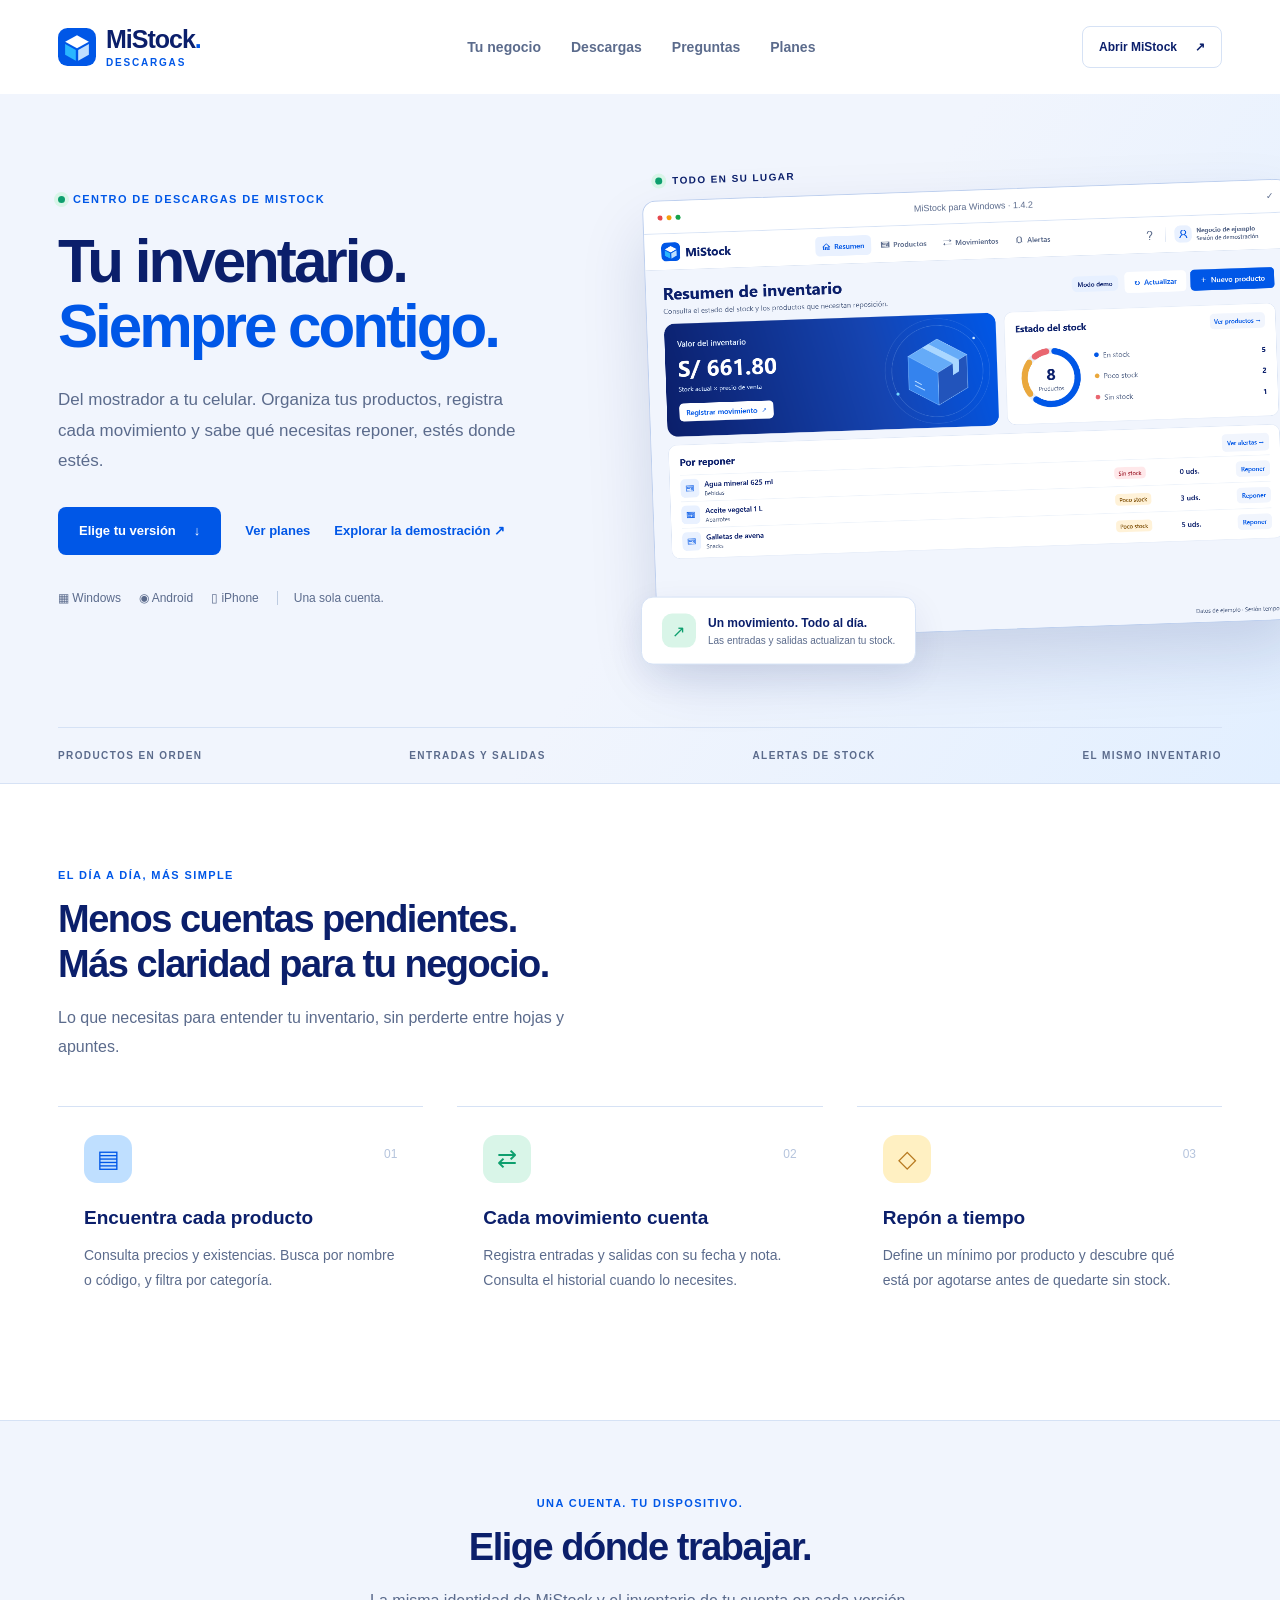
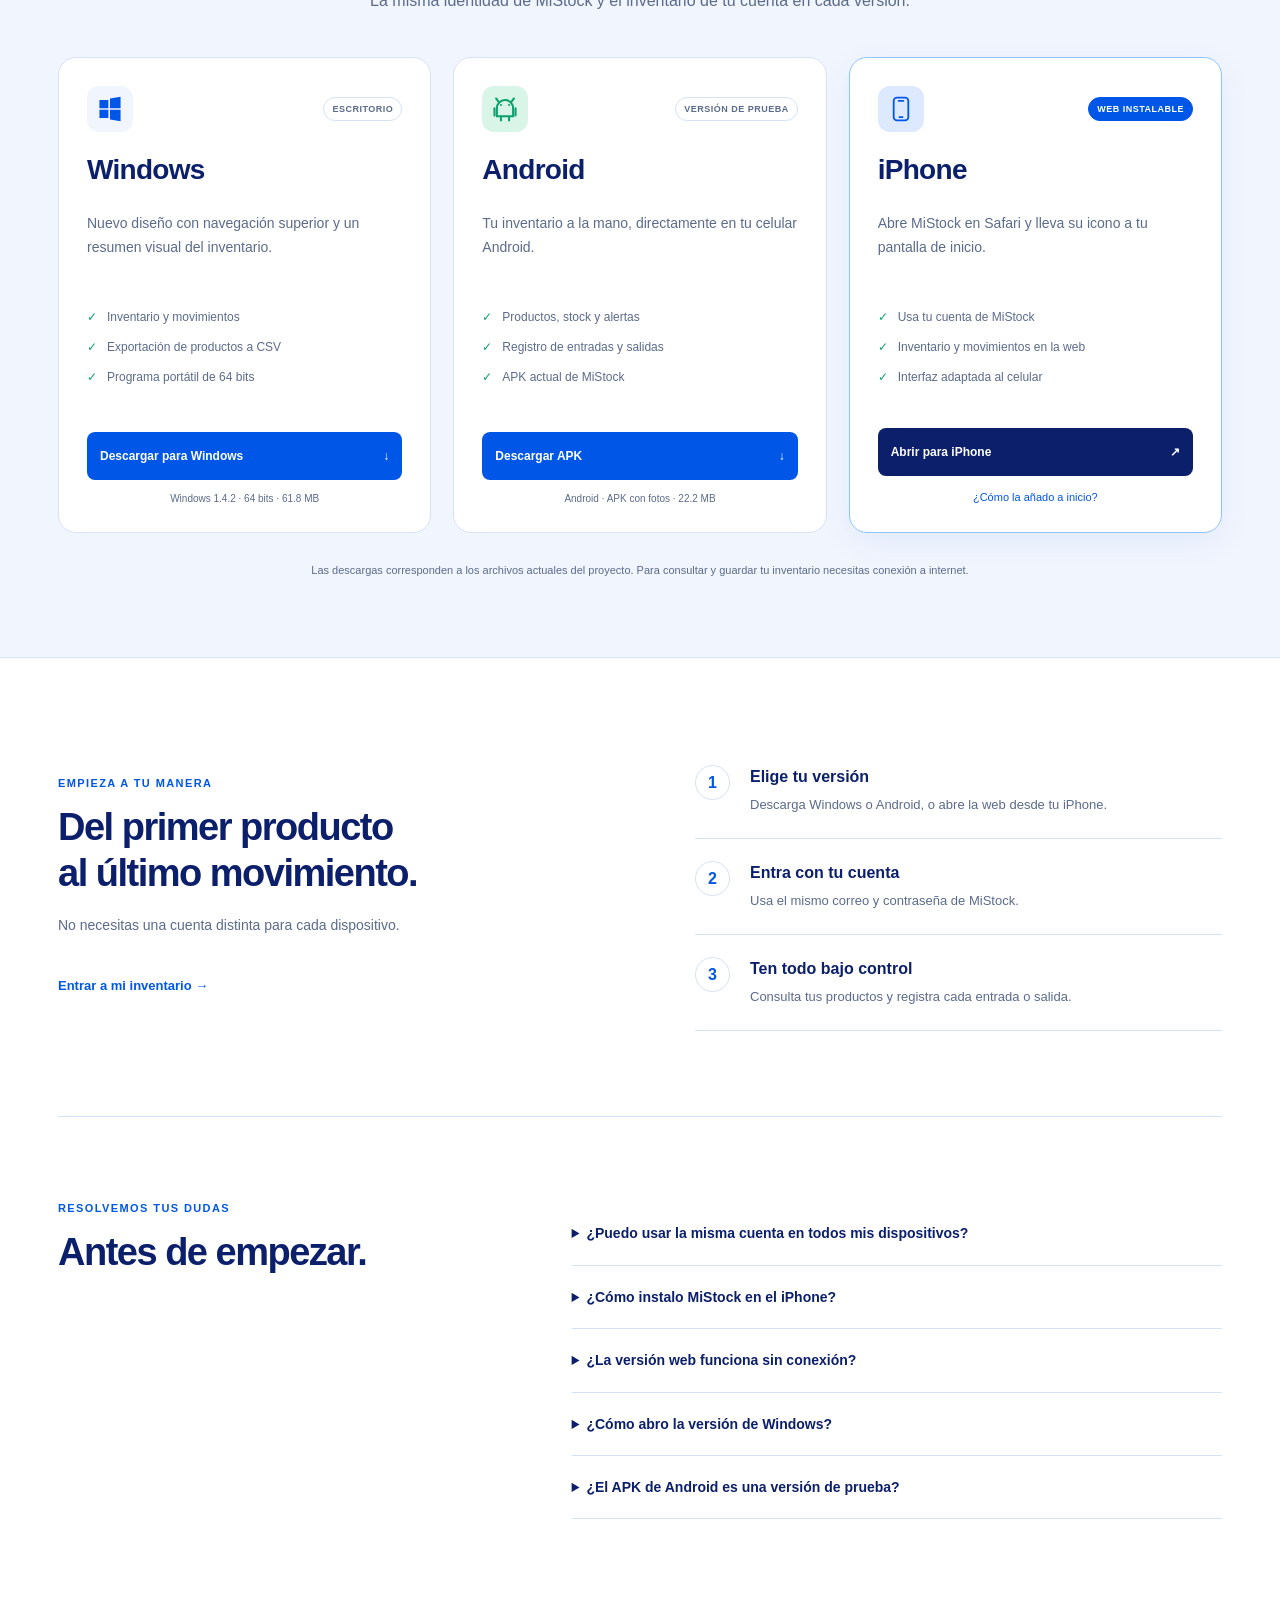
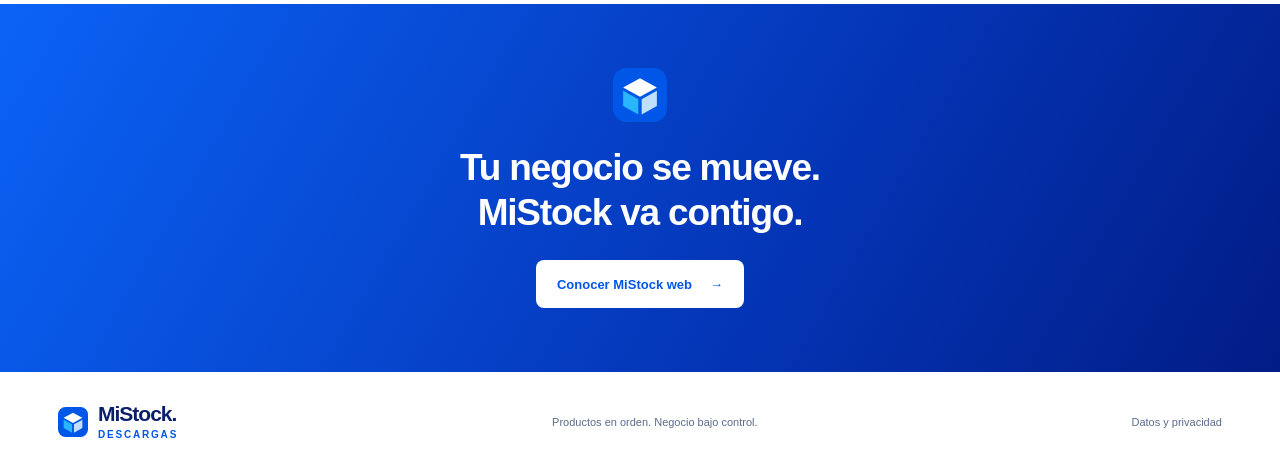
==== commit f6259dbf: "Actualizar Descargas a MiStock 1.4.2 para Windows" ====
--- a/index.html
+++ b/index.html
@@ -1,14 +1,14 @@
 <!doctype html><html lang="es"><head><meta charset="utf-8"><meta name="viewport" content="width=device-width,initial-scale=1"><meta name="theme-color" content="#0057e7"><meta name="description" content="MiStock Descargas: descarga MiStock para Windows y Android, o accede a la versión web instalable para iPhone."><title>MiStock Descargas · Windows, Android y iPhone</title><link rel="icon" href="./logo.svg" type="image/svg+xml"><link rel="stylesheet" href="./site.css"></head>
 <body><a class="skip-link" href="#contenido">Saltar al contenido</a><header class="site-header"><a class="brand" href="./" aria-label="MiStock Descargas inicio"><img src="./logo.svg" width="38" height="38" alt=""><span>MiStock<span class="brand-dot">.</span><small class="brand-subtitle">Descargas</small></span></a><nav aria-label="Navegación principal"><a href="#tu-negocio">Tu negocio</a><a href="#descargas">Descargas</a><a href="#preguntas">Preguntas</a><a href="https://davjstudio.github.io/mistock/planes.html">Planes</a></nav><a class="btn btn-small btn-outline" href="https://davjstudio.github.io/mistock/">Abrir MiStock <span aria-hidden="true">↗</span></a></header>
 <main id="contenido"><section class="hero"><div class="hero-inner"><div class="hero-copy"><div class="eyebrow"><span class="signal"></span> CENTRO DE DESCARGAS DE MISTOCK</div><h1>Tu inventario.<br><span>Siempre contigo.</span></h1><p>Del mostrador a tu celular. Organiza tus productos, registra cada movimiento y sabe qué necesitas reponer, estés donde estés.</p><div class="hero-actions"><a class="btn btn-primary" href="#descargas">Elige tu versión <span aria-hidden="true">↓</span></a><a class="text-link" href="https://davjstudio.github.io/mistock/planes.html">Ver planes</a><a class="text-link" href="https://davjstudio.github.io/mistock/?demo=1">Explorar la demostración <span aria-hidden="true">↗</span></a></div><div class="platform-strip"><span>▦ Windows</span><span>◉ Android</span><span>▯ iPhone</span><span class="same-account">Una sola cuenta.</span></div></div>
-<div class="hero-visual"><div class="visual-label"><span class="signal"></span> TODO EN SU LUGAR</div><div class="app-frame"><div class="frame-bar"><div><i></i><i></i><i></i></div><span>MiStock para Windows · 1.4.1</span><span class="frame-lock">✓</span></div><img src="./mistock-preview-1.4.png" width="1240" height="780" alt="MiStock para Windows 1.4.1 con navegación superior y gráfico de stock, usando datos de ejemplo" fetchpriority="high"></div><div class="floating-note"><span class="note-icon">↗</span><span><strong>Un movimiento. Todo al día.</strong><small>Las entradas y salidas actualizan tu stock.</small></span></div></div></div><div class="hero-bottom"><span>PRODUCTOS EN ORDEN</span><span>ENTRADAS Y SALIDAS</span><span>ALERTAS DE STOCK</span><span>EL MISMO INVENTARIO</span></div></section>
+<div class="hero-visual"><div class="visual-label"><span class="signal"></span> TODO EN SU LUGAR</div><div class="app-frame"><div class="frame-bar"><div><i></i><i></i><i></i></div><span>MiStock para Windows · 1.4.2</span><span class="frame-lock">✓</span></div><img src="./mistock-preview-1.4.2.png" width="1240" height="780" alt="MiStock para Windows 1.4.2 con navegación superior y gráfico de stock, usando datos de ejemplo" fetchpriority="high"></div><div class="floating-note"><span class="note-icon">↗</span><span><strong>Un movimiento. Todo al día.</strong><small>Las entradas y salidas actualizan tu stock.</small></span></div></div></div><div class="hero-bottom"><span>PRODUCTOS EN ORDEN</span><span>ENTRADAS Y SALIDAS</span><span>ALERTAS DE STOCK</span><span>EL MISMO INVENTARIO</span></div></section>
 <section class="section intro-section" id="tu-negocio"><div class="section-heading"><span class="eyebrow">EL DÍA A DÍA, MÁS SIMPLE</span><h2>Menos cuentas pendientes.<br>Más claridad para tu negocio.</h2><p>Lo que necesitas para entender tu inventario, sin perderte entre hojas y apuntes.</p></div><div class="feature-grid"><article class="feature"><div class="feature-icon">▤</div><span class="feature-number">01</span><h3>Encuentra cada producto</h3><p>Consulta precios y existencias. Busca por nombre o código, y filtra por categoría.</p></article><article class="feature"><div class="feature-icon green">⇄</div><span class="feature-number">02</span><h3>Cada movimiento cuenta</h3><p>Registra entradas y salidas con su fecha y nota. Consulta el historial cuando lo necesites.</p></article><article class="feature"><div class="feature-icon orange">◇</div><span class="feature-number">03</span><h3>Repón a tiempo</h3><p>Define un mínimo por producto y descubre qué está por agotarse antes de quedarte sin stock.</p></article></div></section>
 <section class="download-section" id="descargas"><div class="section-heading"><span class="eyebrow">UNA CUENTA. TU DISPOSITIVO.</span><h2>Elige dónde trabajar.</h2><p>La misma identidad de MiStock y el inventario de tu cuenta en cada versión.</p></div><div class="download-grid">
-<article class="download-card"><div class="download-top"><div class="os-icon windows-icon"><svg viewBox="0 0 32 32" aria-hidden="true"><path d="M3 5h11v10H3zm13-2 13-2v14H16zM3 17h11v10H3zm13 0h13v14l-13-2z" fill="currentColor"/></svg></div><span class="pill">ESCRITORIO</span></div><h3>Windows</h3><p>Nuevo diseño con navegación superior y un resumen visual del inventario.</p><ul><li>Inventario y movimientos</li><li>Exportación de productos a CSV</li><li>Programa portátil de 64 bits</li></ul><a class="btn btn-primary" href="https://github.com/davjstudio/mistock-descargas/releases/download/v1.4.1/MiStock-Windows-1.4.1.exe" download>Descargar para Windows <span aria-hidden="true">↓</span></a><span class="download-meta" data-file="windows">Windows 1.4.1 · 64 bits</span></article>
+<article class="download-card"><div class="download-top"><div class="os-icon windows-icon"><svg viewBox="0 0 32 32" aria-hidden="true"><path d="M3 5h11v10H3zm13-2 13-2v14H16zM3 17h11v10H3zm13 0h13v14l-13-2z" fill="currentColor"/></svg></div><span class="pill">ESCRITORIO</span></div><h3>Windows</h3><p>Nuevo diseño con navegación superior y un resumen visual del inventario.</p><ul><li>Inventario y movimientos</li><li>Exportación de productos a CSV</li><li>Programa portátil de 64 bits</li></ul><a class="btn btn-primary" href="https://github.com/davjstudio/mistock-descargas/releases/download/v1.4.2/MiStock-Windows-1.4.2.exe" download>Descargar para Windows <span aria-hidden="true">↓</span></a><span class="download-meta" data-file="windows">Windows 1.4.2 · 64 bits</span></article>
 <article class="download-card"><div class="download-top"><div class="os-icon android-icon"><svg viewBox="0 0 32 32" aria-hidden="true"><path d="m8 7-3-4m19 4 3-4M6 15a10 10 0 0 1 20 0v10H6zm-3 0v9m26-9v9M11 25v5m10-5v5" fill="none" stroke="currentColor" stroke-width="2.5" stroke-linecap="round"/><circle cx="11" cy="11" r="1.3" fill="currentColor"/><circle cx="21" cy="11" r="1.3" fill="currentColor"/></svg></div><span class="pill">VERSIÓN DE PRUEBA</span></div><h3>Android</h3><p>Tu inventario a la mano, directamente en tu celular Android.</p><ul><li>Productos, stock y alertas</li><li>Registro de entradas y salidas</li><li>APK actual de MiStock</li></ul><a class="btn btn-primary" href="https://github.com/davjstudio/mistock-descargas/releases/download/v1.3/MiStock-Android.apk" download>Descargar APK <span aria-hidden="true">↓</span></a><span class="download-meta" data-file="android">Archivo APK · Instalación manual</span></article>
 <article class="download-card iphone-card"><div class="download-top"><div class="os-icon iphone-icon"><svg viewBox="0 0 32 32" aria-hidden="true"><rect x="7" y="2" width="18" height="28" rx="4" fill="none" stroke="currentColor" stroke-width="2.2"/><path d="M13 6h6m-5 20h4" stroke="currentColor" stroke-width="2" stroke-linecap="round"/></svg></div><span class="pill pill-blue">WEB INSTALABLE</span></div><h3>iPhone</h3><p>Abre MiStock en Safari y lleva su icono a tu pantalla de inicio.</p><ul><li>Usa tu cuenta de MiStock</li><li>Inventario y movimientos en la web</li><li>Interfaz adaptada al celular</li></ul><a class="btn btn-dark" href="https://davjstudio.github.io/mistock/?install=ios">Abrir para iPhone <span aria-hidden="true">↗</span></a><button class="inline-button" data-install-help>¿Cómo la añado a inicio?</button></article></div><p class="download-footnote">Las descargas corresponden a los archivos actuales del proyecto. Para consultar y guardar tu inventario necesitas conexión a internet.</p></section>
 <section class="section steps-section"><div><span class="eyebrow">EMPIEZA A TU MANERA</span><h2>Del primer producto<br>al último movimiento.</h2><p>No necesitas una cuenta distinta para cada dispositivo.</p><a class="text-link" href="https://davjstudio.github.io/mistock/">Entrar a mi inventario <span aria-hidden="true">→</span></a></div><ol class="steps"><li><span>1</span><div><h3>Elige tu versión</h3><p>Descarga Windows o Android, o abre la web desde tu iPhone.</p></div></li><li><span>2</span><div><h3>Entra con tu cuenta</h3><p>Usa el mismo correo y contraseña de MiStock.</p></div></li><li><span>3</span><div><h3>Ten todo bajo control</h3><p>Consulta tus productos y registra cada entrada o salida.</p></div></li></ol></section>
 <section class="section faq-section" id="preguntas"><div class="section-heading"><span class="eyebrow">RESOLVEMOS TUS DUDAS</span><h2>Antes de empezar.</h2></div><div class="faq-list"><details><summary>¿Puedo usar la misma cuenta en todos mis dispositivos?</summary><p>Sí. Las versiones de MiStock se conectan al inventario de la misma cuenta. Inicia sesión con tu correo y contraseña habituales.</p></details><details><summary>¿Cómo instalo MiStock en el iPhone?</summary><p>Abre la versión web con Safari. Pulsa Compartir, elige «Añadir a pantalla de inicio» y confirma.  <a href="https://support.apple.com/guide/iphone/open-as-web-app-iphea86e5236/ios" target="_blank" rel="noopener noreferrer">Ver instrucciones de Apple ↗</a></p></details><details><summary>¿La versión web funciona sin conexión?</summary><p>La interfaz instalada puede abrirse si ya está guardada en el dispositivo. Para iniciar sesión, consultar o modificar tu inventario necesitas conexión a internet.</p></details><details><summary>¿Cómo abro la versión de Windows?</summary><p>Descarga el archivo EXE y ábrelo en tu equipo Windows de 64 bits. Es una versión portátil e incluye el entorno que necesita para funcionar.</p></details><details><summary>¿El APK de Android es una versión de prueba?</summary><p>Sí. La descarga contiene el APK de desarrollo que se está usando en este proyecto. Su instalación es manual y no procede de Google Play.</p></details></div></section>
 <section class="bottom-cta"><img src="./logo.svg" alt="" width="54" height="54"><h2>Tu negocio se mueve.<br>MiStock va contigo.</h2><a class="btn btn-white" href="https://davjstudio.github.io/mistock/?demo=1">Conocer MiStock web <span aria-hidden="true">→</span></a></section></main>
 <footer class="site-footer"><a class="brand" href="./"><img src="./logo.svg" width="30" height="30" alt=""><span>MiStock.<small class="brand-subtitle">Descargas</small></span></a><span>Productos en orden. Negocio bajo control.</span><a href="./privacidad.html">Datos y privacidad</a></footer>
-<dialog id="install-help" class="help-dialog"><form method="dialog"><button class="dialog-close" aria-label="Cerrar">×</button></form><div class="feature-icon">▯</div><h2>MiStock en tu iPhone.</h2><p>Primero abre la versión web desde Safari en tu iPhone.</p><ol><li>Pulsa el botón <strong>Compartir</strong>.</li><li>Elige <strong>Añadir a pantalla de inicio</strong>.</li><li>Si aparece, activa <strong>Abrir como app web</strong> y confirma.</li></ol><p class="small">Usa el enlace público del sitio. Abre esta dirección pública desde Safari en tu iPhone.</p><a class="btn btn-primary" href="https://davjstudio.github.io/mistock/?install=ios">Abrir MiStock web →</a></dialog><script src="./site.js?v=1.4.1" type="module"></script></body></html>
+<dialog id="install-help" class="help-dialog"><form method="dialog"><button class="dialog-close" aria-label="Cerrar">×</button></form><div class="feature-icon">▯</div><h2>MiStock en tu iPhone.</h2><p>Primero abre la versión web desde Safari en tu iPhone.</p><ol><li>Pulsa el botón <strong>Compartir</strong>.</li><li>Elige <strong>Añadir a pantalla de inicio</strong>.</li><li>Si aparece, activa <strong>Abrir como app web</strong> y confirma.</li></ol><p class="small">Usa el enlace público del sitio. Abre esta dirección pública desde Safari en tu iPhone.</p><a class="btn btn-primary" href="https://davjstudio.github.io/mistock/?install=ios">Abrir MiStock web →</a></dialog><script src="./site.js?v=1.4.2" type="module"></script></body></html>
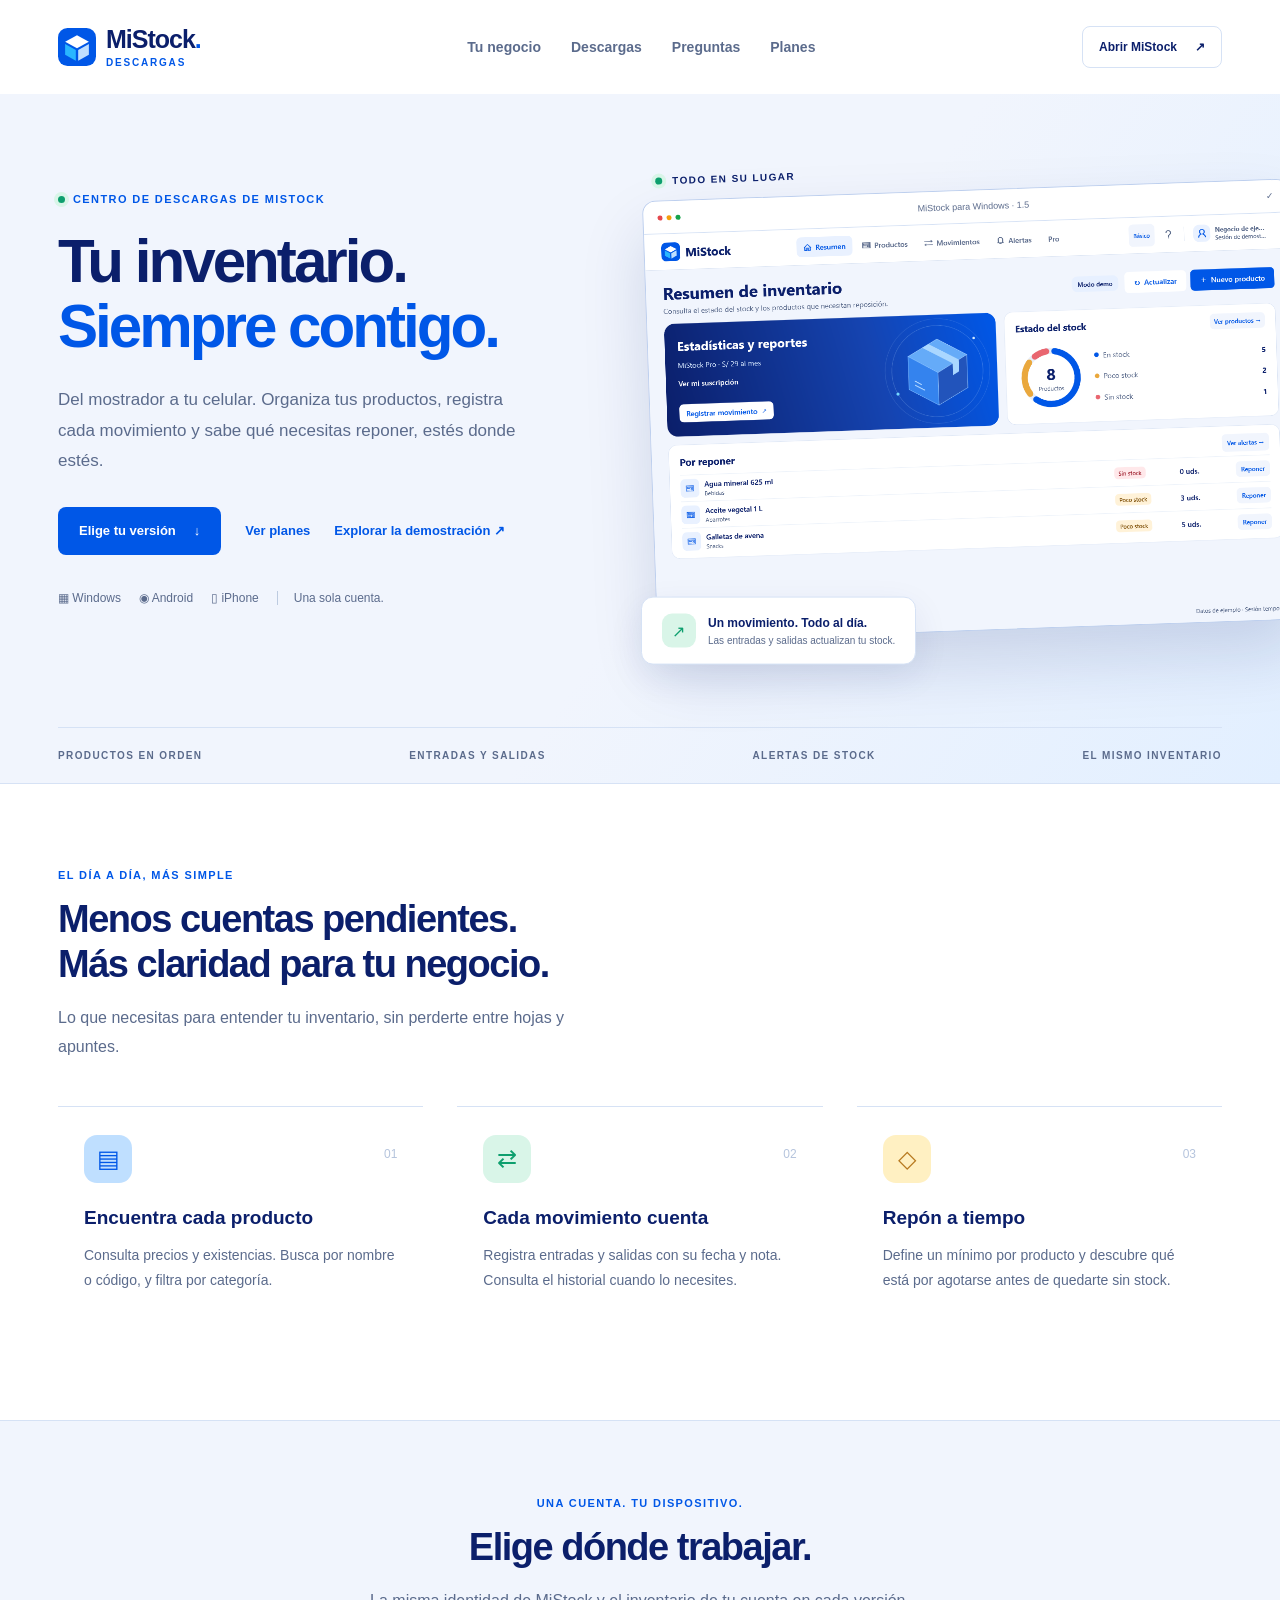
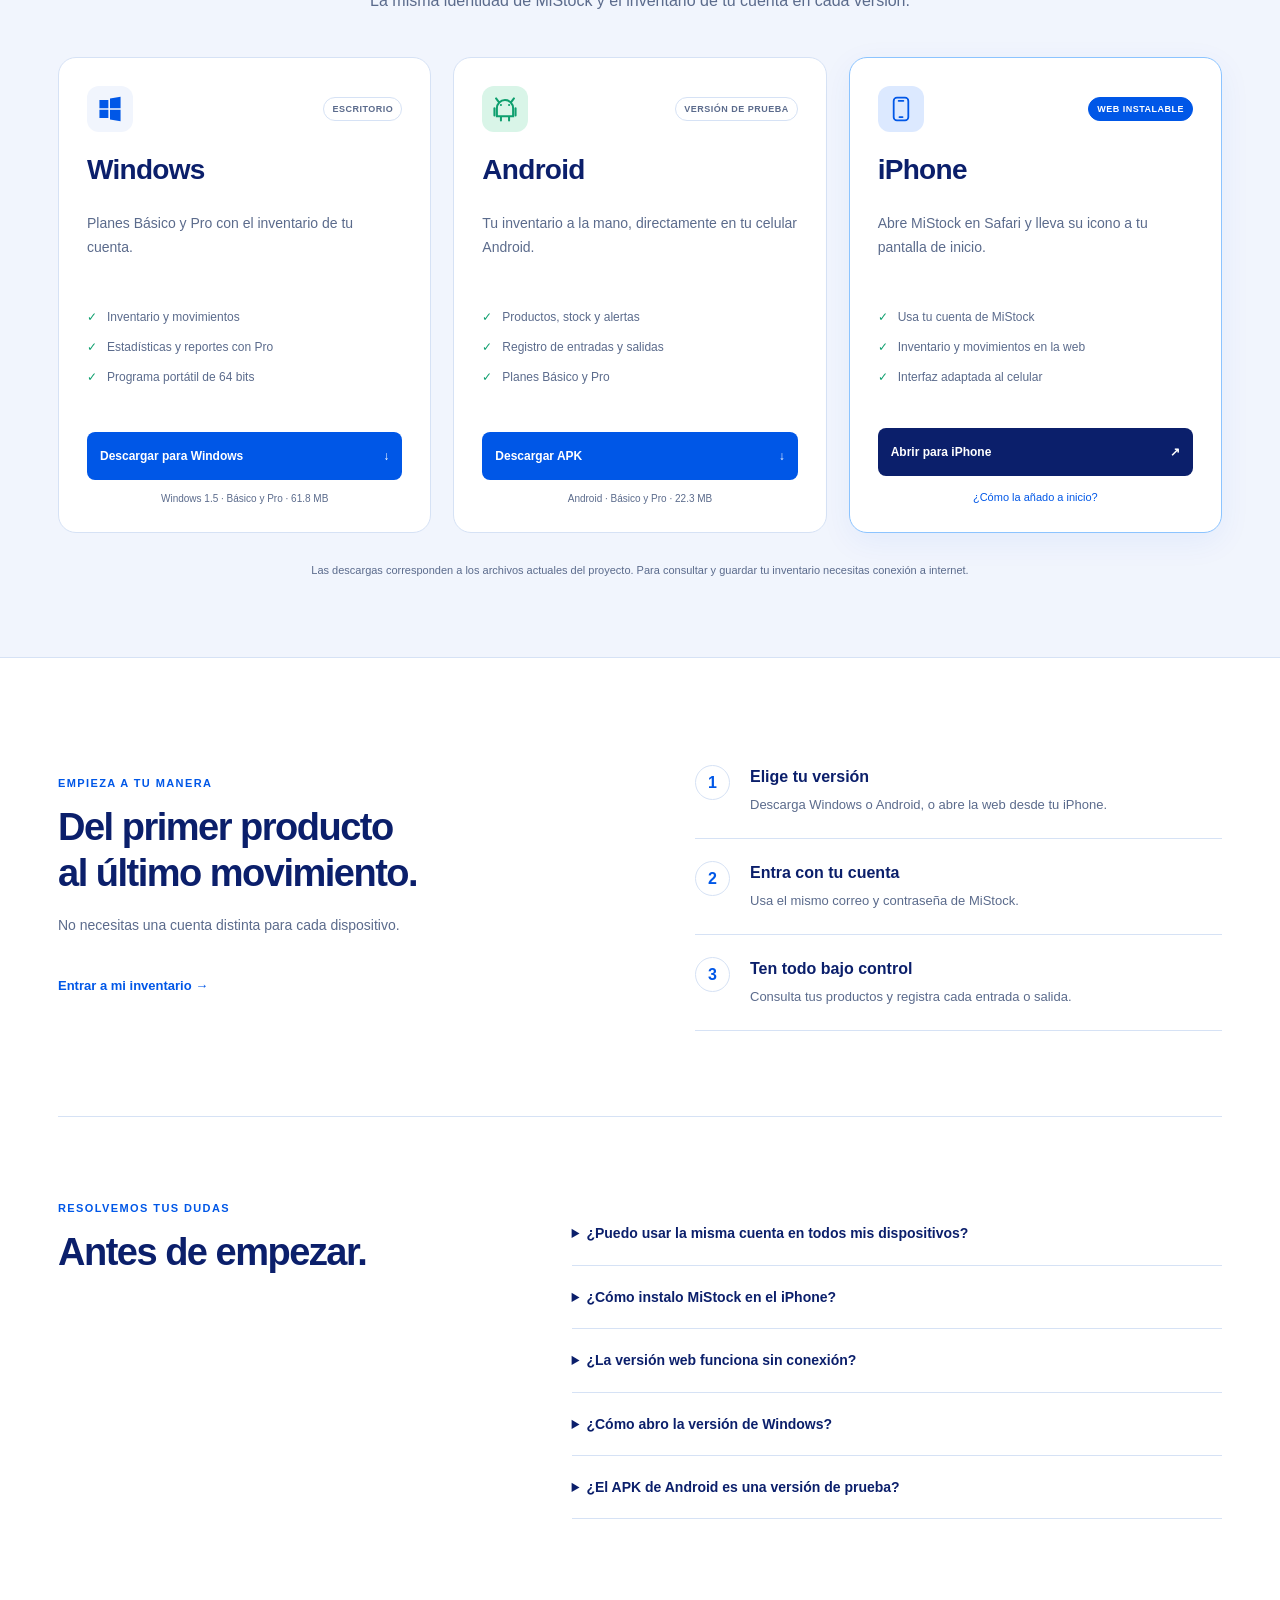
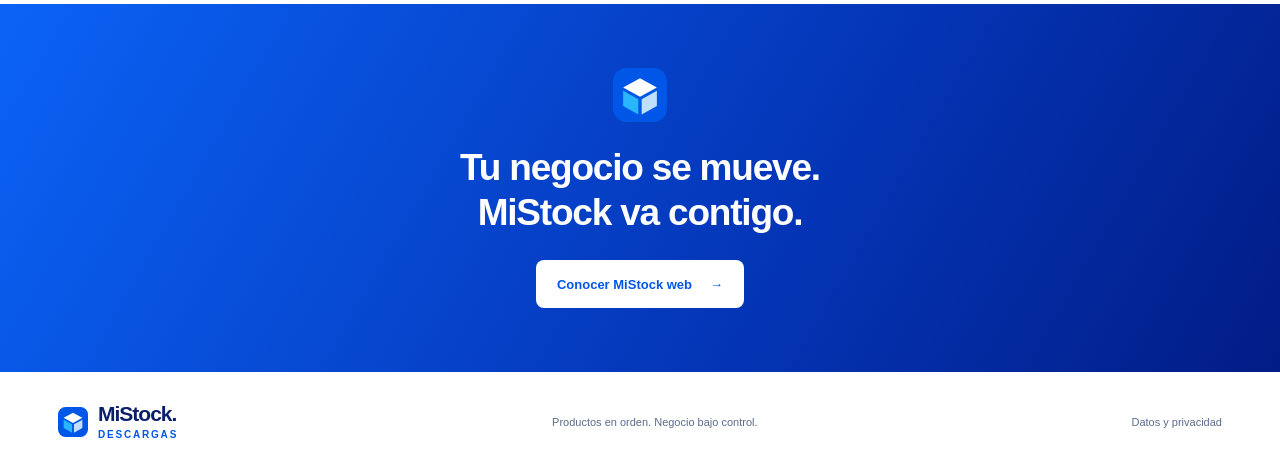
==== commit 132779ec: "Actualizar Windows y Android con Básico y Pro" ====
--- a/index.html
+++ b/index.html
@@ -1,14 +1,14 @@
 <!doctype html><html lang="es"><head><meta charset="utf-8"><meta name="viewport" content="width=device-width,initial-scale=1"><meta name="theme-color" content="#0057e7"><meta name="description" content="MiStock Descargas: descarga MiStock para Windows y Android, o accede a la versión web instalable para iPhone."><title>MiStock Descargas · Windows, Android y iPhone</title><link rel="icon" href="./logo.svg" type="image/svg+xml"><link rel="stylesheet" href="./site.css"></head>
 <body><a class="skip-link" href="#contenido">Saltar al contenido</a><header class="site-header"><a class="brand" href="./" aria-label="MiStock Descargas inicio"><img src="./logo.svg" width="38" height="38" alt=""><span>MiStock<span class="brand-dot">.</span><small class="brand-subtitle">Descargas</small></span></a><nav aria-label="Navegación principal"><a href="#tu-negocio">Tu negocio</a><a href="#descargas">Descargas</a><a href="#preguntas">Preguntas</a><a href="https://davjstudio.github.io/mistock/planes.html">Planes</a></nav><a class="btn btn-small btn-outline" href="https://davjstudio.github.io/mistock/">Abrir MiStock <span aria-hidden="true">↗</span></a></header>
 <main id="contenido"><section class="hero"><div class="hero-inner"><div class="hero-copy"><div class="eyebrow"><span class="signal"></span> CENTRO DE DESCARGAS DE MISTOCK</div><h1>Tu inventario.<br><span>Siempre contigo.</span></h1><p>Del mostrador a tu celular. Organiza tus productos, registra cada movimiento y sabe qué necesitas reponer, estés donde estés.</p><div class="hero-actions"><a class="btn btn-primary" href="#descargas">Elige tu versión <span aria-hidden="true">↓</span></a><a class="text-link" href="https://davjstudio.github.io/mistock/planes.html">Ver planes</a><a class="text-link" href="https://davjstudio.github.io/mistock/?demo=1">Explorar la demostración <span aria-hidden="true">↗</span></a></div><div class="platform-strip"><span>▦ Windows</span><span>◉ Android</span><span>▯ iPhone</span><span class="same-account">Una sola cuenta.</span></div></div>
-<div class="hero-visual"><div class="visual-label"><span class="signal"></span> TODO EN SU LUGAR</div><div class="app-frame"><div class="frame-bar"><div><i></i><i></i><i></i></div><span>MiStock para Windows · 1.4.2</span><span class="frame-lock">✓</span></div><img src="./mistock-preview-1.4.2.png" width="1240" height="780" alt="MiStock para Windows 1.4.2 con navegación superior y gráfico de stock, usando datos de ejemplo" fetchpriority="high"></div><div class="floating-note"><span class="note-icon">↗</span><span><strong>Un movimiento. Todo al día.</strong><small>Las entradas y salidas actualizan tu stock.</small></span></div></div></div><div class="hero-bottom"><span>PRODUCTOS EN ORDEN</span><span>ENTRADAS Y SALIDAS</span><span>ALERTAS DE STOCK</span><span>EL MISMO INVENTARIO</span></div></section>
+<div class="hero-visual"><div class="visual-label"><span class="signal"></span> TODO EN SU LUGAR</div><div class="app-frame"><div class="frame-bar"><div><i></i><i></i><i></i></div><span>MiStock para Windows · 1.5</span><span class="frame-lock">✓</span></div><img src="./mistock-preview-1.5.png" width="1240" height="780" alt="MiStock para Windows 1.5 con navegación superior y gráfico de stock, usando datos de ejemplo" fetchpriority="high"></div><div class="floating-note"><span class="note-icon">↗</span><span><strong>Un movimiento. Todo al día.</strong><small>Las entradas y salidas actualizan tu stock.</small></span></div></div></div><div class="hero-bottom"><span>PRODUCTOS EN ORDEN</span><span>ENTRADAS Y SALIDAS</span><span>ALERTAS DE STOCK</span><span>EL MISMO INVENTARIO</span></div></section>
 <section class="section intro-section" id="tu-negocio"><div class="section-heading"><span class="eyebrow">EL DÍA A DÍA, MÁS SIMPLE</span><h2>Menos cuentas pendientes.<br>Más claridad para tu negocio.</h2><p>Lo que necesitas para entender tu inventario, sin perderte entre hojas y apuntes.</p></div><div class="feature-grid"><article class="feature"><div class="feature-icon">▤</div><span class="feature-number">01</span><h3>Encuentra cada producto</h3><p>Consulta precios y existencias. Busca por nombre o código, y filtra por categoría.</p></article><article class="feature"><div class="feature-icon green">⇄</div><span class="feature-number">02</span><h3>Cada movimiento cuenta</h3><p>Registra entradas y salidas con su fecha y nota. Consulta el historial cuando lo necesites.</p></article><article class="feature"><div class="feature-icon orange">◇</div><span class="feature-number">03</span><h3>Repón a tiempo</h3><p>Define un mínimo por producto y descubre qué está por agotarse antes de quedarte sin stock.</p></article></div></section>
 <section class="download-section" id="descargas"><div class="section-heading"><span class="eyebrow">UNA CUENTA. TU DISPOSITIVO.</span><h2>Elige dónde trabajar.</h2><p>La misma identidad de MiStock y el inventario de tu cuenta en cada versión.</p></div><div class="download-grid">
-<article class="download-card"><div class="download-top"><div class="os-icon windows-icon"><svg viewBox="0 0 32 32" aria-hidden="true"><path d="M3 5h11v10H3zm13-2 13-2v14H16zM3 17h11v10H3zm13 0h13v14l-13-2z" fill="currentColor"/></svg></div><span class="pill">ESCRITORIO</span></div><h3>Windows</h3><p>Nuevo diseño con navegación superior y un resumen visual del inventario.</p><ul><li>Inventario y movimientos</li><li>Exportación de productos a CSV</li><li>Programa portátil de 64 bits</li></ul><a class="btn btn-primary" href="https://github.com/davjstudio/mistock-descargas/releases/download/v1.4.2/MiStock-Windows-1.4.2.exe" download>Descargar para Windows <span aria-hidden="true">↓</span></a><span class="download-meta" data-file="windows">Windows 1.4.2 · 64 bits</span></article>
-<article class="download-card"><div class="download-top"><div class="os-icon android-icon"><svg viewBox="0 0 32 32" aria-hidden="true"><path d="m8 7-3-4m19 4 3-4M6 15a10 10 0 0 1 20 0v10H6zm-3 0v9m26-9v9M11 25v5m10-5v5" fill="none" stroke="currentColor" stroke-width="2.5" stroke-linecap="round"/><circle cx="11" cy="11" r="1.3" fill="currentColor"/><circle cx="21" cy="11" r="1.3" fill="currentColor"/></svg></div><span class="pill">VERSIÓN DE PRUEBA</span></div><h3>Android</h3><p>Tu inventario a la mano, directamente en tu celular Android.</p><ul><li>Productos, stock y alertas</li><li>Registro de entradas y salidas</li><li>APK actual de MiStock</li></ul><a class="btn btn-primary" href="https://github.com/davjstudio/mistock-descargas/releases/download/v1.3/MiStock-Android.apk" download>Descargar APK <span aria-hidden="true">↓</span></a><span class="download-meta" data-file="android">Archivo APK · Instalación manual</span></article>
+<article class="download-card"><div class="download-top"><div class="os-icon windows-icon"><svg viewBox="0 0 32 32" aria-hidden="true"><path d="M3 5h11v10H3zm13-2 13-2v14H16zM3 17h11v10H3zm13 0h13v14l-13-2z" fill="currentColor"/></svg></div><span class="pill">ESCRITORIO</span></div><h3>Windows</h3><p>Planes Básico y Pro con el inventario de tu cuenta.</p><ul><li>Inventario y movimientos</li><li>Estadísticas y reportes con Pro</li><li>Programa portátil de 64 bits</li></ul><a class="btn btn-primary" href="https://github.com/davjstudio/mistock-descargas/releases/download/v1.5/MiStock-Windows-1.5.exe" download>Descargar para Windows <span aria-hidden="true">↓</span></a><span class="download-meta" data-file="windows">Windows 1.5 · Básico y Pro</span></article>
+<article class="download-card"><div class="download-top"><div class="os-icon android-icon"><svg viewBox="0 0 32 32" aria-hidden="true"><path d="m8 7-3-4m19 4 3-4M6 15a10 10 0 0 1 20 0v10H6zm-3 0v9m26-9v9M11 25v5m10-5v5" fill="none" stroke="currentColor" stroke-width="2.5" stroke-linecap="round"/><circle cx="11" cy="11" r="1.3" fill="currentColor"/><circle cx="21" cy="11" r="1.3" fill="currentColor"/></svg></div><span class="pill">VERSIÓN DE PRUEBA</span></div><h3>Android</h3><p>Tu inventario a la mano, directamente en tu celular Android.</p><ul><li>Productos, stock y alertas</li><li>Registro de entradas y salidas</li><li>Planes Básico y Pro</li></ul><a class="btn btn-primary" href="https://github.com/davjstudio/mistock-descargas/releases/download/v1.5/MiStock-Android.apk" download>Descargar APK <span aria-hidden="true">↓</span></a><span class="download-meta" data-file="android">Archivo APK · Instalación manual</span></article>
 <article class="download-card iphone-card"><div class="download-top"><div class="os-icon iphone-icon"><svg viewBox="0 0 32 32" aria-hidden="true"><rect x="7" y="2" width="18" height="28" rx="4" fill="none" stroke="currentColor" stroke-width="2.2"/><path d="M13 6h6m-5 20h4" stroke="currentColor" stroke-width="2" stroke-linecap="round"/></svg></div><span class="pill pill-blue">WEB INSTALABLE</span></div><h3>iPhone</h3><p>Abre MiStock en Safari y lleva su icono a tu pantalla de inicio.</p><ul><li>Usa tu cuenta de MiStock</li><li>Inventario y movimientos en la web</li><li>Interfaz adaptada al celular</li></ul><a class="btn btn-dark" href="https://davjstudio.github.io/mistock/?install=ios">Abrir para iPhone <span aria-hidden="true">↗</span></a><button class="inline-button" data-install-help>¿Cómo la añado a inicio?</button></article></div><p class="download-footnote">Las descargas corresponden a los archivos actuales del proyecto. Para consultar y guardar tu inventario necesitas conexión a internet.</p></section>
 <section class="section steps-section"><div><span class="eyebrow">EMPIEZA A TU MANERA</span><h2>Del primer producto<br>al último movimiento.</h2><p>No necesitas una cuenta distinta para cada dispositivo.</p><a class="text-link" href="https://davjstudio.github.io/mistock/">Entrar a mi inventario <span aria-hidden="true">→</span></a></div><ol class="steps"><li><span>1</span><div><h3>Elige tu versión</h3><p>Descarga Windows o Android, o abre la web desde tu iPhone.</p></div></li><li><span>2</span><div><h3>Entra con tu cuenta</h3><p>Usa el mismo correo y contraseña de MiStock.</p></div></li><li><span>3</span><div><h3>Ten todo bajo control</h3><p>Consulta tus productos y registra cada entrada o salida.</p></div></li></ol></section>
 <section class="section faq-section" id="preguntas"><div class="section-heading"><span class="eyebrow">RESOLVEMOS TUS DUDAS</span><h2>Antes de empezar.</h2></div><div class="faq-list"><details><summary>¿Puedo usar la misma cuenta en todos mis dispositivos?</summary><p>Sí. Las versiones de MiStock se conectan al inventario de la misma cuenta. Inicia sesión con tu correo y contraseña habituales.</p></details><details><summary>¿Cómo instalo MiStock en el iPhone?</summary><p>Abre la versión web con Safari. Pulsa Compartir, elige «Añadir a pantalla de inicio» y confirma.  <a href="https://support.apple.com/guide/iphone/open-as-web-app-iphea86e5236/ios" target="_blank" rel="noopener noreferrer">Ver instrucciones de Apple ↗</a></p></details><details><summary>¿La versión web funciona sin conexión?</summary><p>La interfaz instalada puede abrirse si ya está guardada en el dispositivo. Para iniciar sesión, consultar o modificar tu inventario necesitas conexión a internet.</p></details><details><summary>¿Cómo abro la versión de Windows?</summary><p>Descarga el archivo EXE y ábrelo en tu equipo Windows de 64 bits. Es una versión portátil e incluye el entorno que necesita para funcionar.</p></details><details><summary>¿El APK de Android es una versión de prueba?</summary><p>Sí. La descarga contiene el APK de desarrollo que se está usando en este proyecto. Su instalación es manual y no procede de Google Play.</p></details></div></section>
 <section class="bottom-cta"><img src="./logo.svg" alt="" width="54" height="54"><h2>Tu negocio se mueve.<br>MiStock va contigo.</h2><a class="btn btn-white" href="https://davjstudio.github.io/mistock/?demo=1">Conocer MiStock web <span aria-hidden="true">→</span></a></section></main>
 <footer class="site-footer"><a class="brand" href="./"><img src="./logo.svg" width="30" height="30" alt=""><span>MiStock.<small class="brand-subtitle">Descargas</small></span></a><span>Productos en orden. Negocio bajo control.</span><a href="./privacidad.html">Datos y privacidad</a></footer>
-<dialog id="install-help" class="help-dialog"><form method="dialog"><button class="dialog-close" aria-label="Cerrar">×</button></form><div class="feature-icon">▯</div><h2>MiStock en tu iPhone.</h2><p>Primero abre la versión web desde Safari en tu iPhone.</p><ol><li>Pulsa el botón <strong>Compartir</strong>.</li><li>Elige <strong>Añadir a pantalla de inicio</strong>.</li><li>Si aparece, activa <strong>Abrir como app web</strong> y confirma.</li></ol><p class="small">Usa el enlace público del sitio. Abre esta dirección pública desde Safari en tu iPhone.</p><a class="btn btn-primary" href="https://davjstudio.github.io/mistock/?install=ios">Abrir MiStock web →</a></dialog><script src="./site.js?v=1.4.2" type="module"></script></body></html>
+<dialog id="install-help" class="help-dialog"><form method="dialog"><button class="dialog-close" aria-label="Cerrar">×</button></form><div class="feature-icon">▯</div><h2>MiStock en tu iPhone.</h2><p>Primero abre la versión web desde Safari en tu iPhone.</p><ol><li>Pulsa el botón <strong>Compartir</strong>.</li><li>Elige <strong>Añadir a pantalla de inicio</strong>.</li><li>Si aparece, activa <strong>Abrir como app web</strong> y confirma.</li></ol><p class="small">Usa el enlace público del sitio. Abre esta dirección pública desde Safari en tu iPhone.</p><a class="btn btn-primary" href="https://davjstudio.github.io/mistock/?install=ios">Abrir MiStock web →</a></dialog><script src="./site.js?v=1.5" type="module"></script></body></html>
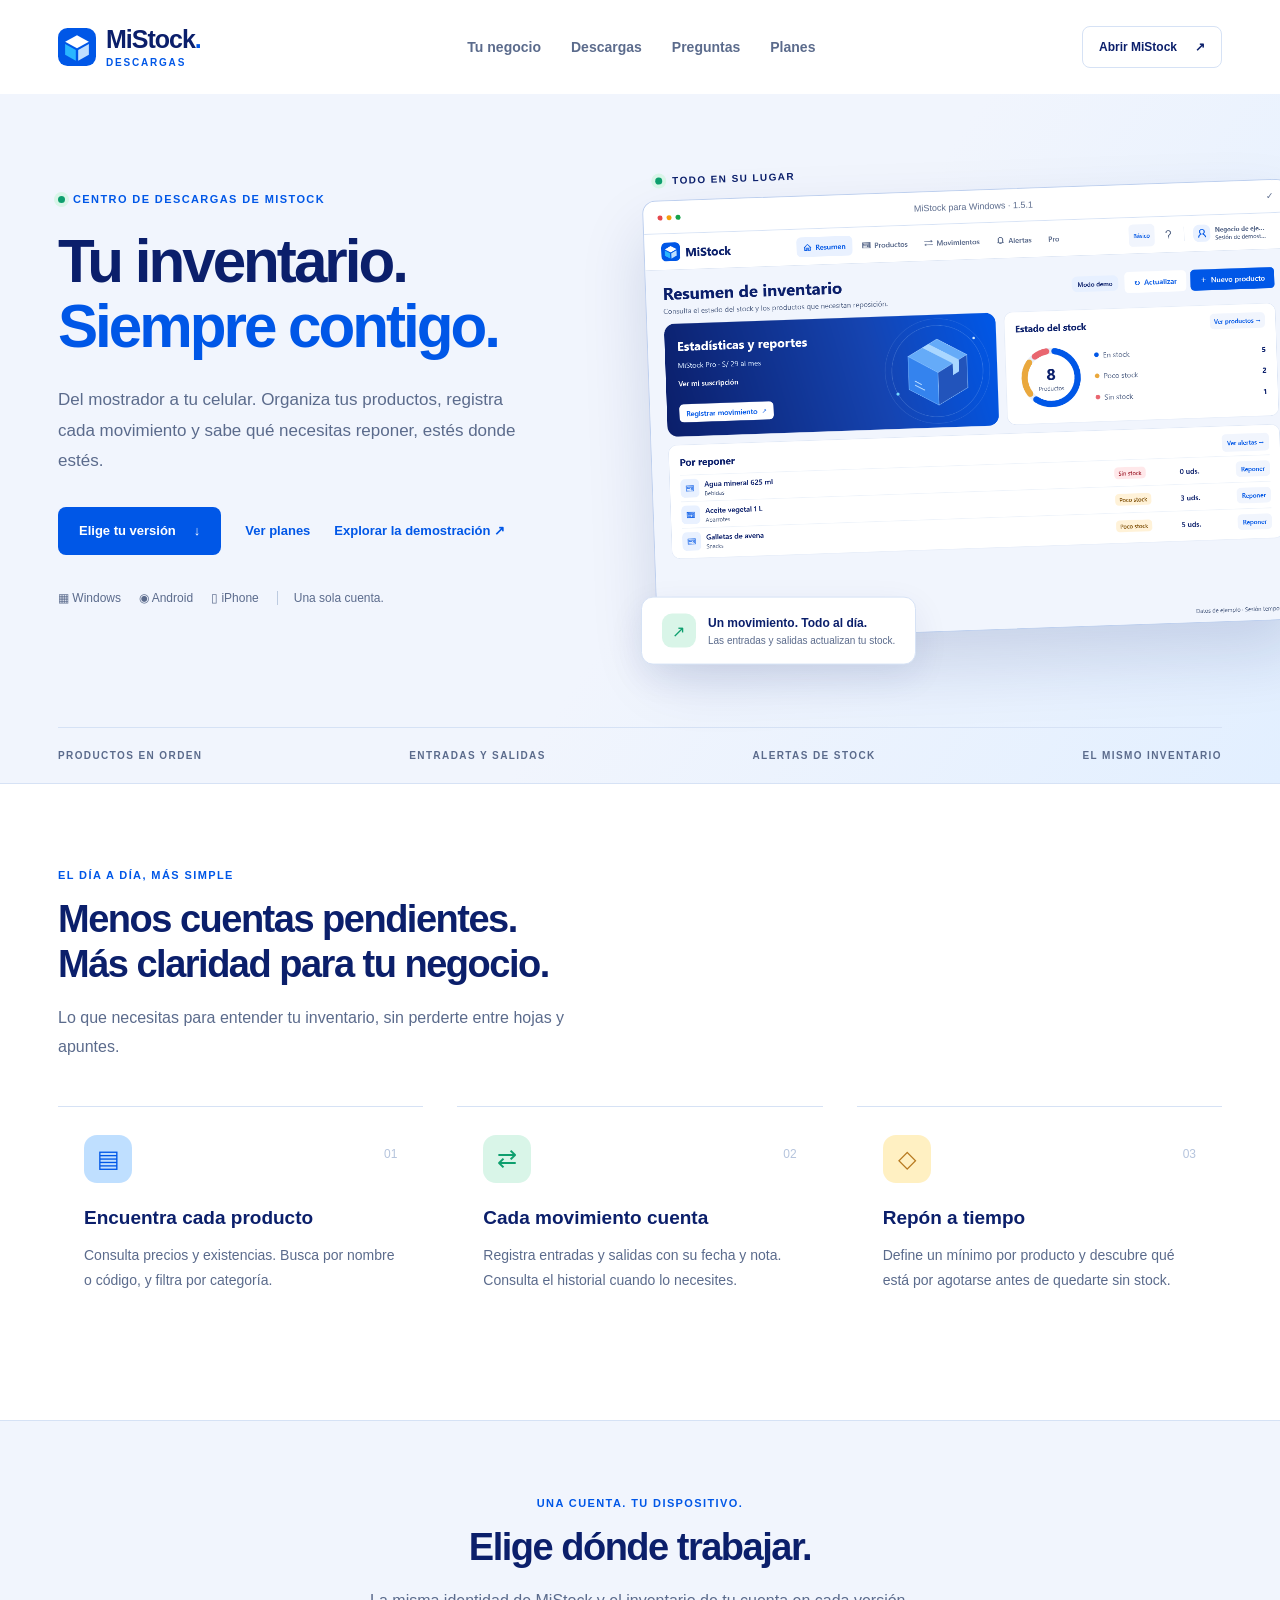
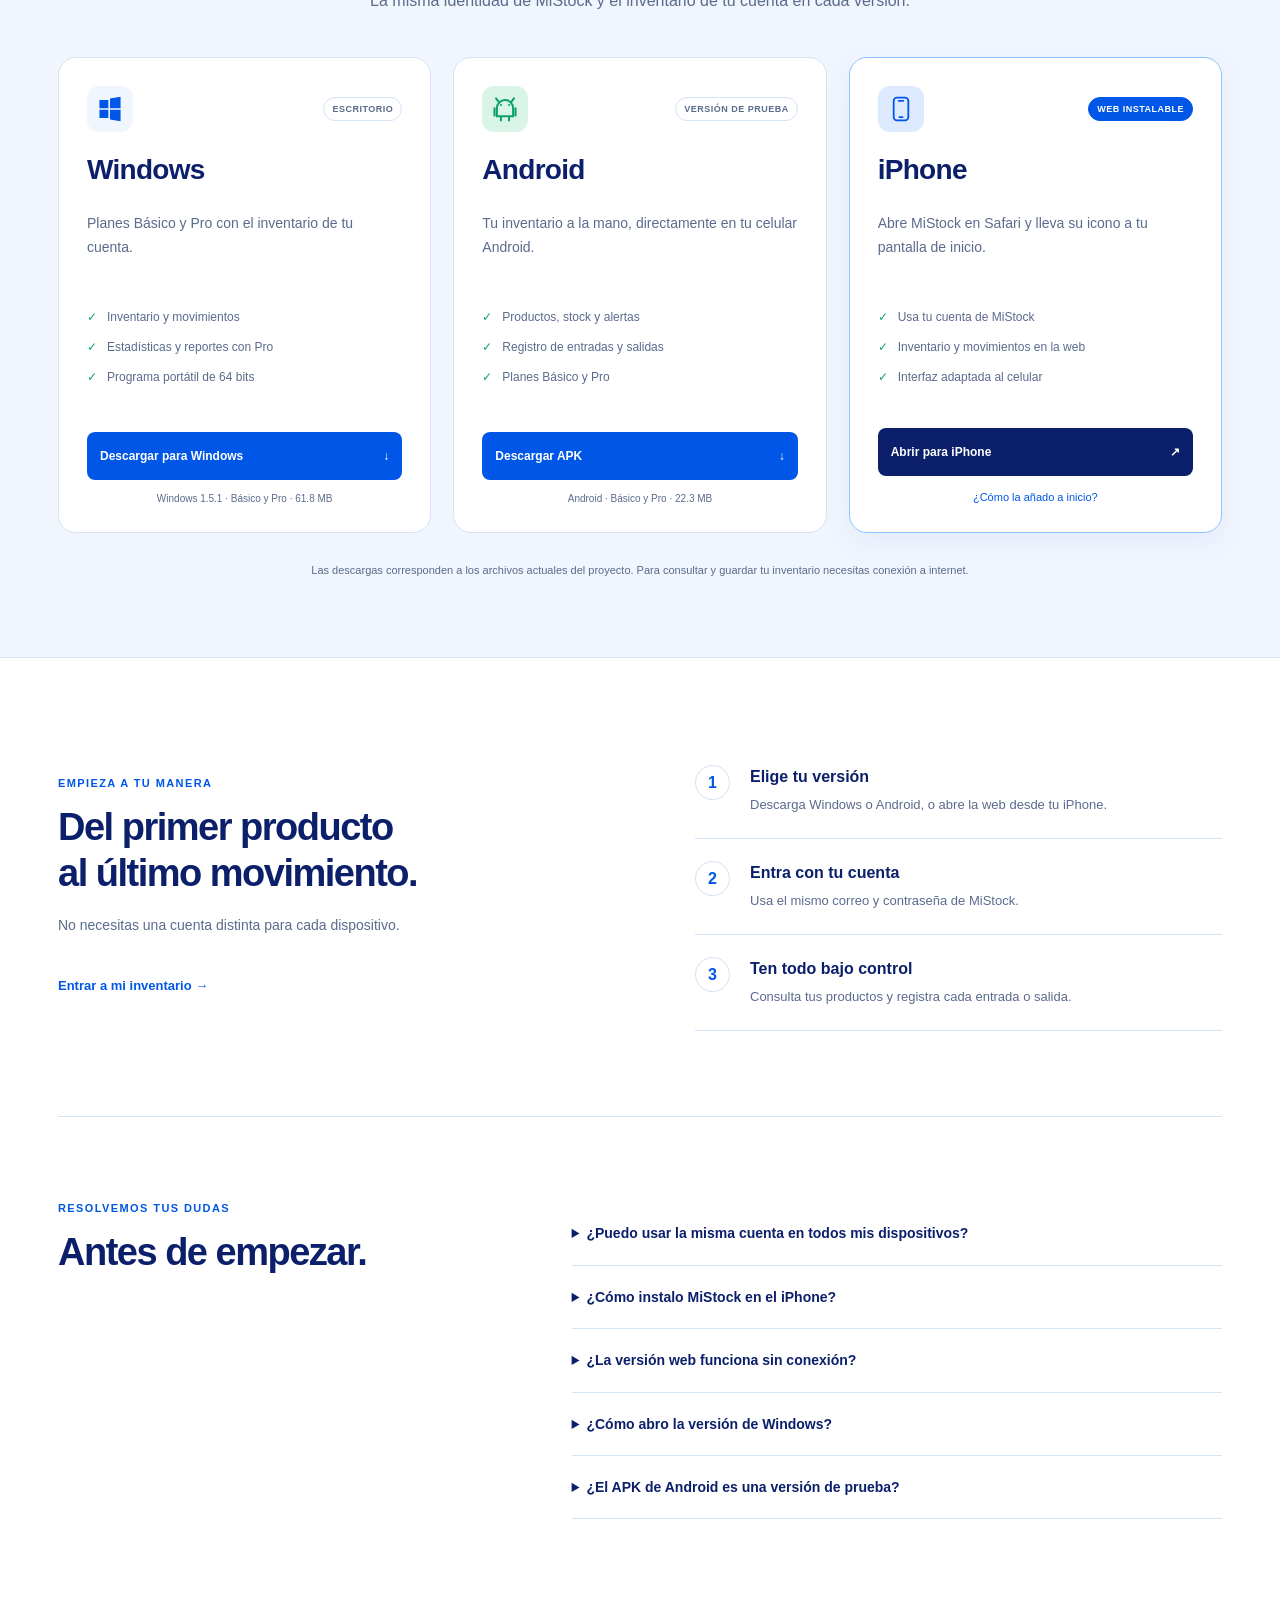
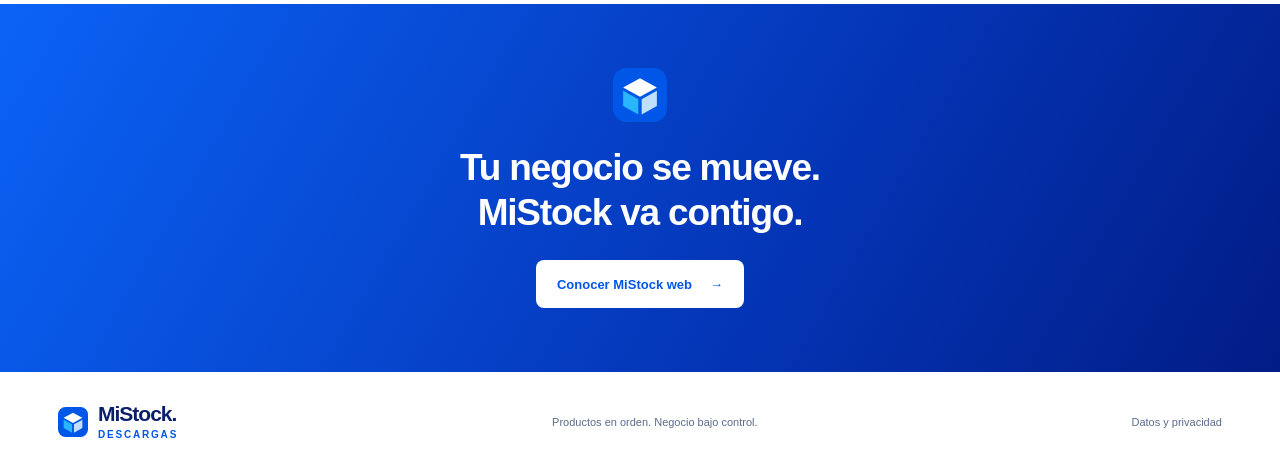
==== commit 68c31715: "Enlazar Windows 1.5.1 con reportes PDF corregidos" ====
--- a/index.html
+++ b/index.html
@@ -1,14 +1,14 @@
 <!doctype html><html lang="es"><head><meta charset="utf-8"><meta name="viewport" content="width=device-width,initial-scale=1"><meta name="theme-color" content="#0057e7"><meta name="description" content="MiStock Descargas: descarga MiStock para Windows y Android, o accede a la versión web instalable para iPhone."><title>MiStock Descargas · Windows, Android y iPhone</title><link rel="icon" href="./logo.svg" type="image/svg+xml"><link rel="stylesheet" href="./site.css"></head>
 <body><a class="skip-link" href="#contenido">Saltar al contenido</a><header class="site-header"><a class="brand" href="./" aria-label="MiStock Descargas inicio"><img src="./logo.svg" width="38" height="38" alt=""><span>MiStock<span class="brand-dot">.</span><small class="brand-subtitle">Descargas</small></span></a><nav aria-label="Navegación principal"><a href="#tu-negocio">Tu negocio</a><a href="#descargas">Descargas</a><a href="#preguntas">Preguntas</a><a href="https://davjstudio.github.io/mistock/planes.html">Planes</a></nav><a class="btn btn-small btn-outline" href="https://davjstudio.github.io/mistock/">Abrir MiStock <span aria-hidden="true">↗</span></a></header>
 <main id="contenido"><section class="hero"><div class="hero-inner"><div class="hero-copy"><div class="eyebrow"><span class="signal"></span> CENTRO DE DESCARGAS DE MISTOCK</div><h1>Tu inventario.<br><span>Siempre contigo.</span></h1><p>Del mostrador a tu celular. Organiza tus productos, registra cada movimiento y sabe qué necesitas reponer, estés donde estés.</p><div class="hero-actions"><a class="btn btn-primary" href="#descargas">Elige tu versión <span aria-hidden="true">↓</span></a><a class="text-link" href="https://davjstudio.github.io/mistock/planes.html">Ver planes</a><a class="text-link" href="https://davjstudio.github.io/mistock/?demo=1">Explorar la demostración <span aria-hidden="true">↗</span></a></div><div class="platform-strip"><span>▦ Windows</span><span>◉ Android</span><span>▯ iPhone</span><span class="same-account">Una sola cuenta.</span></div></div>
-<div class="hero-visual"><div class="visual-label"><span class="signal"></span> TODO EN SU LUGAR</div><div class="app-frame"><div class="frame-bar"><div><i></i><i></i><i></i></div><span>MiStock para Windows · 1.5</span><span class="frame-lock">✓</span></div><img src="./mistock-preview-1.5.png" width="1240" height="780" alt="MiStock para Windows 1.5 con navegación superior y gráfico de stock, usando datos de ejemplo" fetchpriority="high"></div><div class="floating-note"><span class="note-icon">↗</span><span><strong>Un movimiento. Todo al día.</strong><small>Las entradas y salidas actualizan tu stock.</small></span></div></div></div><div class="hero-bottom"><span>PRODUCTOS EN ORDEN</span><span>ENTRADAS Y SALIDAS</span><span>ALERTAS DE STOCK</span><span>EL MISMO INVENTARIO</span></div></section>
+<div class="hero-visual"><div class="visual-label"><span class="signal"></span> TODO EN SU LUGAR</div><div class="app-frame"><div class="frame-bar"><div><i></i><i></i><i></i></div><span>MiStock para Windows · 1.5.1</span><span class="frame-lock">✓</span></div><img src="./mistock-preview-1.5.png" width="1240" height="780" alt="MiStock para Windows 1.5.1 con navegación superior y gráfico de stock, usando datos de ejemplo" fetchpriority="high"></div><div class="floating-note"><span class="note-icon">↗</span><span><strong>Un movimiento. Todo al día.</strong><small>Las entradas y salidas actualizan tu stock.</small></span></div></div></div><div class="hero-bottom"><span>PRODUCTOS EN ORDEN</span><span>ENTRADAS Y SALIDAS</span><span>ALERTAS DE STOCK</span><span>EL MISMO INVENTARIO</span></div></section>
 <section class="section intro-section" id="tu-negocio"><div class="section-heading"><span class="eyebrow">EL DÍA A DÍA, MÁS SIMPLE</span><h2>Menos cuentas pendientes.<br>Más claridad para tu negocio.</h2><p>Lo que necesitas para entender tu inventario, sin perderte entre hojas y apuntes.</p></div><div class="feature-grid"><article class="feature"><div class="feature-icon">▤</div><span class="feature-number">01</span><h3>Encuentra cada producto</h3><p>Consulta precios y existencias. Busca por nombre o código, y filtra por categoría.</p></article><article class="feature"><div class="feature-icon green">⇄</div><span class="feature-number">02</span><h3>Cada movimiento cuenta</h3><p>Registra entradas y salidas con su fecha y nota. Consulta el historial cuando lo necesites.</p></article><article class="feature"><div class="feature-icon orange">◇</div><span class="feature-number">03</span><h3>Repón a tiempo</h3><p>Define un mínimo por producto y descubre qué está por agotarse antes de quedarte sin stock.</p></article></div></section>
 <section class="download-section" id="descargas"><div class="section-heading"><span class="eyebrow">UNA CUENTA. TU DISPOSITIVO.</span><h2>Elige dónde trabajar.</h2><p>La misma identidad de MiStock y el inventario de tu cuenta en cada versión.</p></div><div class="download-grid">
-<article class="download-card"><div class="download-top"><div class="os-icon windows-icon"><svg viewBox="0 0 32 32" aria-hidden="true"><path d="M3 5h11v10H3zm13-2 13-2v14H16zM3 17h11v10H3zm13 0h13v14l-13-2z" fill="currentColor"/></svg></div><span class="pill">ESCRITORIO</span></div><h3>Windows</h3><p>Planes Básico y Pro con el inventario de tu cuenta.</p><ul><li>Inventario y movimientos</li><li>Estadísticas y reportes con Pro</li><li>Programa portátil de 64 bits</li></ul><a class="btn btn-primary" href="https://github.com/davjstudio/mistock-descargas/releases/download/v1.5/MiStock-Windows-1.5.exe" download>Descargar para Windows <span aria-hidden="true">↓</span></a><span class="download-meta" data-file="windows">Windows 1.5 · Básico y Pro</span></article>
+<article class="download-card"><div class="download-top"><div class="os-icon windows-icon"><svg viewBox="0 0 32 32" aria-hidden="true"><path d="M3 5h11v10H3zm13-2 13-2v14H16zM3 17h11v10H3zm13 0h13v14l-13-2z" fill="currentColor"/></svg></div><span class="pill">ESCRITORIO</span></div><h3>Windows</h3><p>Planes Básico y Pro con el inventario de tu cuenta.</p><ul><li>Inventario y movimientos</li><li>Estadísticas y reportes con Pro</li><li>Programa portátil de 64 bits</li></ul><a class="btn btn-primary" href="https://github.com/davjstudio/mistock-descargas/releases/download/v1.5.1/MiStock-Windows-1.5.1.exe" download>Descargar para Windows <span aria-hidden="true">↓</span></a><span class="download-meta" data-file="windows">Windows 1.5.1 · Básico y Pro</span></article>
 <article class="download-card"><div class="download-top"><div class="os-icon android-icon"><svg viewBox="0 0 32 32" aria-hidden="true"><path d="m8 7-3-4m19 4 3-4M6 15a10 10 0 0 1 20 0v10H6zm-3 0v9m26-9v9M11 25v5m10-5v5" fill="none" stroke="currentColor" stroke-width="2.5" stroke-linecap="round"/><circle cx="11" cy="11" r="1.3" fill="currentColor"/><circle cx="21" cy="11" r="1.3" fill="currentColor"/></svg></div><span class="pill">VERSIÓN DE PRUEBA</span></div><h3>Android</h3><p>Tu inventario a la mano, directamente en tu celular Android.</p><ul><li>Productos, stock y alertas</li><li>Registro de entradas y salidas</li><li>Planes Básico y Pro</li></ul><a class="btn btn-primary" href="https://github.com/davjstudio/mistock-descargas/releases/download/v1.5/MiStock-Android.apk" download>Descargar APK <span aria-hidden="true">↓</span></a><span class="download-meta" data-file="android">Archivo APK · Instalación manual</span></article>
 <article class="download-card iphone-card"><div class="download-top"><div class="os-icon iphone-icon"><svg viewBox="0 0 32 32" aria-hidden="true"><rect x="7" y="2" width="18" height="28" rx="4" fill="none" stroke="currentColor" stroke-width="2.2"/><path d="M13 6h6m-5 20h4" stroke="currentColor" stroke-width="2" stroke-linecap="round"/></svg></div><span class="pill pill-blue">WEB INSTALABLE</span></div><h3>iPhone</h3><p>Abre MiStock en Safari y lleva su icono a tu pantalla de inicio.</p><ul><li>Usa tu cuenta de MiStock</li><li>Inventario y movimientos en la web</li><li>Interfaz adaptada al celular</li></ul><a class="btn btn-dark" href="https://davjstudio.github.io/mistock/?install=ios">Abrir para iPhone <span aria-hidden="true">↗</span></a><button class="inline-button" data-install-help>¿Cómo la añado a inicio?</button></article></div><p class="download-footnote">Las descargas corresponden a los archivos actuales del proyecto. Para consultar y guardar tu inventario necesitas conexión a internet.</p></section>
 <section class="section steps-section"><div><span class="eyebrow">EMPIEZA A TU MANERA</span><h2>Del primer producto<br>al último movimiento.</h2><p>No necesitas una cuenta distinta para cada dispositivo.</p><a class="text-link" href="https://davjstudio.github.io/mistock/">Entrar a mi inventario <span aria-hidden="true">→</span></a></div><ol class="steps"><li><span>1</span><div><h3>Elige tu versión</h3><p>Descarga Windows o Android, o abre la web desde tu iPhone.</p></div></li><li><span>2</span><div><h3>Entra con tu cuenta</h3><p>Usa el mismo correo y contraseña de MiStock.</p></div></li><li><span>3</span><div><h3>Ten todo bajo control</h3><p>Consulta tus productos y registra cada entrada o salida.</p></div></li></ol></section>
 <section class="section faq-section" id="preguntas"><div class="section-heading"><span class="eyebrow">RESOLVEMOS TUS DUDAS</span><h2>Antes de empezar.</h2></div><div class="faq-list"><details><summary>¿Puedo usar la misma cuenta en todos mis dispositivos?</summary><p>Sí. Las versiones de MiStock se conectan al inventario de la misma cuenta. Inicia sesión con tu correo y contraseña habituales.</p></details><details><summary>¿Cómo instalo MiStock en el iPhone?</summary><p>Abre la versión web con Safari. Pulsa Compartir, elige «Añadir a pantalla de inicio» y confirma.  <a href="https://support.apple.com/guide/iphone/open-as-web-app-iphea86e5236/ios" target="_blank" rel="noopener noreferrer">Ver instrucciones de Apple ↗</a></p></details><details><summary>¿La versión web funciona sin conexión?</summary><p>La interfaz instalada puede abrirse si ya está guardada en el dispositivo. Para iniciar sesión, consultar o modificar tu inventario necesitas conexión a internet.</p></details><details><summary>¿Cómo abro la versión de Windows?</summary><p>Descarga el archivo EXE y ábrelo en tu equipo Windows de 64 bits. Es una versión portátil e incluye el entorno que necesita para funcionar.</p></details><details><summary>¿El APK de Android es una versión de prueba?</summary><p>Sí. La descarga contiene el APK de desarrollo que se está usando en este proyecto. Su instalación es manual y no procede de Google Play.</p></details></div></section>
 <section class="bottom-cta"><img src="./logo.svg" alt="" width="54" height="54"><h2>Tu negocio se mueve.<br>MiStock va contigo.</h2><a class="btn btn-white" href="https://davjstudio.github.io/mistock/?demo=1">Conocer MiStock web <span aria-hidden="true">→</span></a></section></main>
 <footer class="site-footer"><a class="brand" href="./"><img src="./logo.svg" width="30" height="30" alt=""><span>MiStock.<small class="brand-subtitle">Descargas</small></span></a><span>Productos en orden. Negocio bajo control.</span><a href="./privacidad.html">Datos y privacidad</a></footer>
-<dialog id="install-help" class="help-dialog"><form method="dialog"><button class="dialog-close" aria-label="Cerrar">×</button></form><div class="feature-icon">▯</div><h2>MiStock en tu iPhone.</h2><p>Primero abre la versión web desde Safari en tu iPhone.</p><ol><li>Pulsa el botón <strong>Compartir</strong>.</li><li>Elige <strong>Añadir a pantalla de inicio</strong>.</li><li>Si aparece, activa <strong>Abrir como app web</strong> y confirma.</li></ol><p class="small">Usa el enlace público del sitio. Abre esta dirección pública desde Safari en tu iPhone.</p><a class="btn btn-primary" href="https://davjstudio.github.io/mistock/?install=ios">Abrir MiStock web →</a></dialog><script src="./site.js?v=1.5" type="module"></script></body></html>
+<dialog id="install-help" class="help-dialog"><form method="dialog"><button class="dialog-close" aria-label="Cerrar">×</button></form><div class="feature-icon">▯</div><h2>MiStock en tu iPhone.</h2><p>Primero abre la versión web desde Safari en tu iPhone.</p><ol><li>Pulsa el botón <strong>Compartir</strong>.</li><li>Elige <strong>Añadir a pantalla de inicio</strong>.</li><li>Si aparece, activa <strong>Abrir como app web</strong> y confirma.</li></ol><p class="small">Usa el enlace público del sitio. Abre esta dirección pública desde Safari en tu iPhone.</p><a class="btn btn-primary" href="https://davjstudio.github.io/mistock/?install=ios">Abrir MiStock web →</a></dialog><script src="./site.js?v=1.5.1" type="module"></script></body></html>
